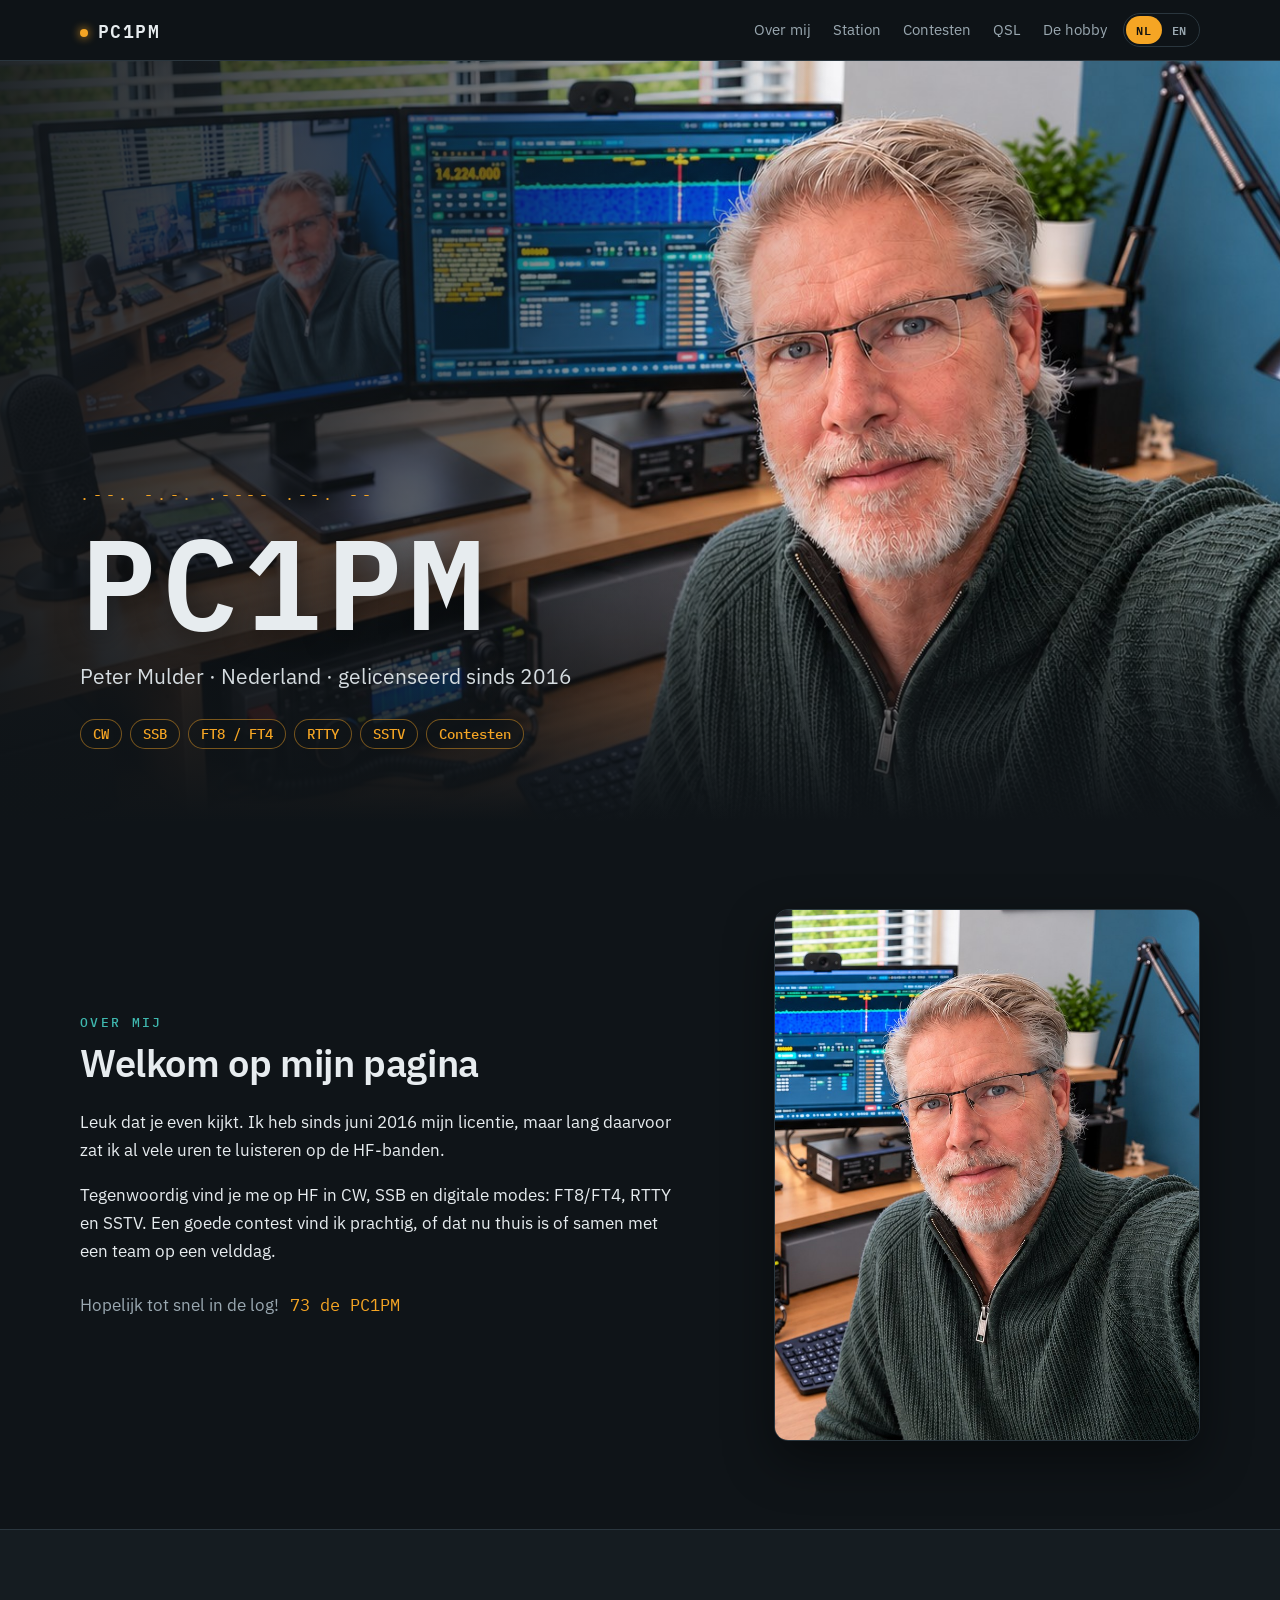
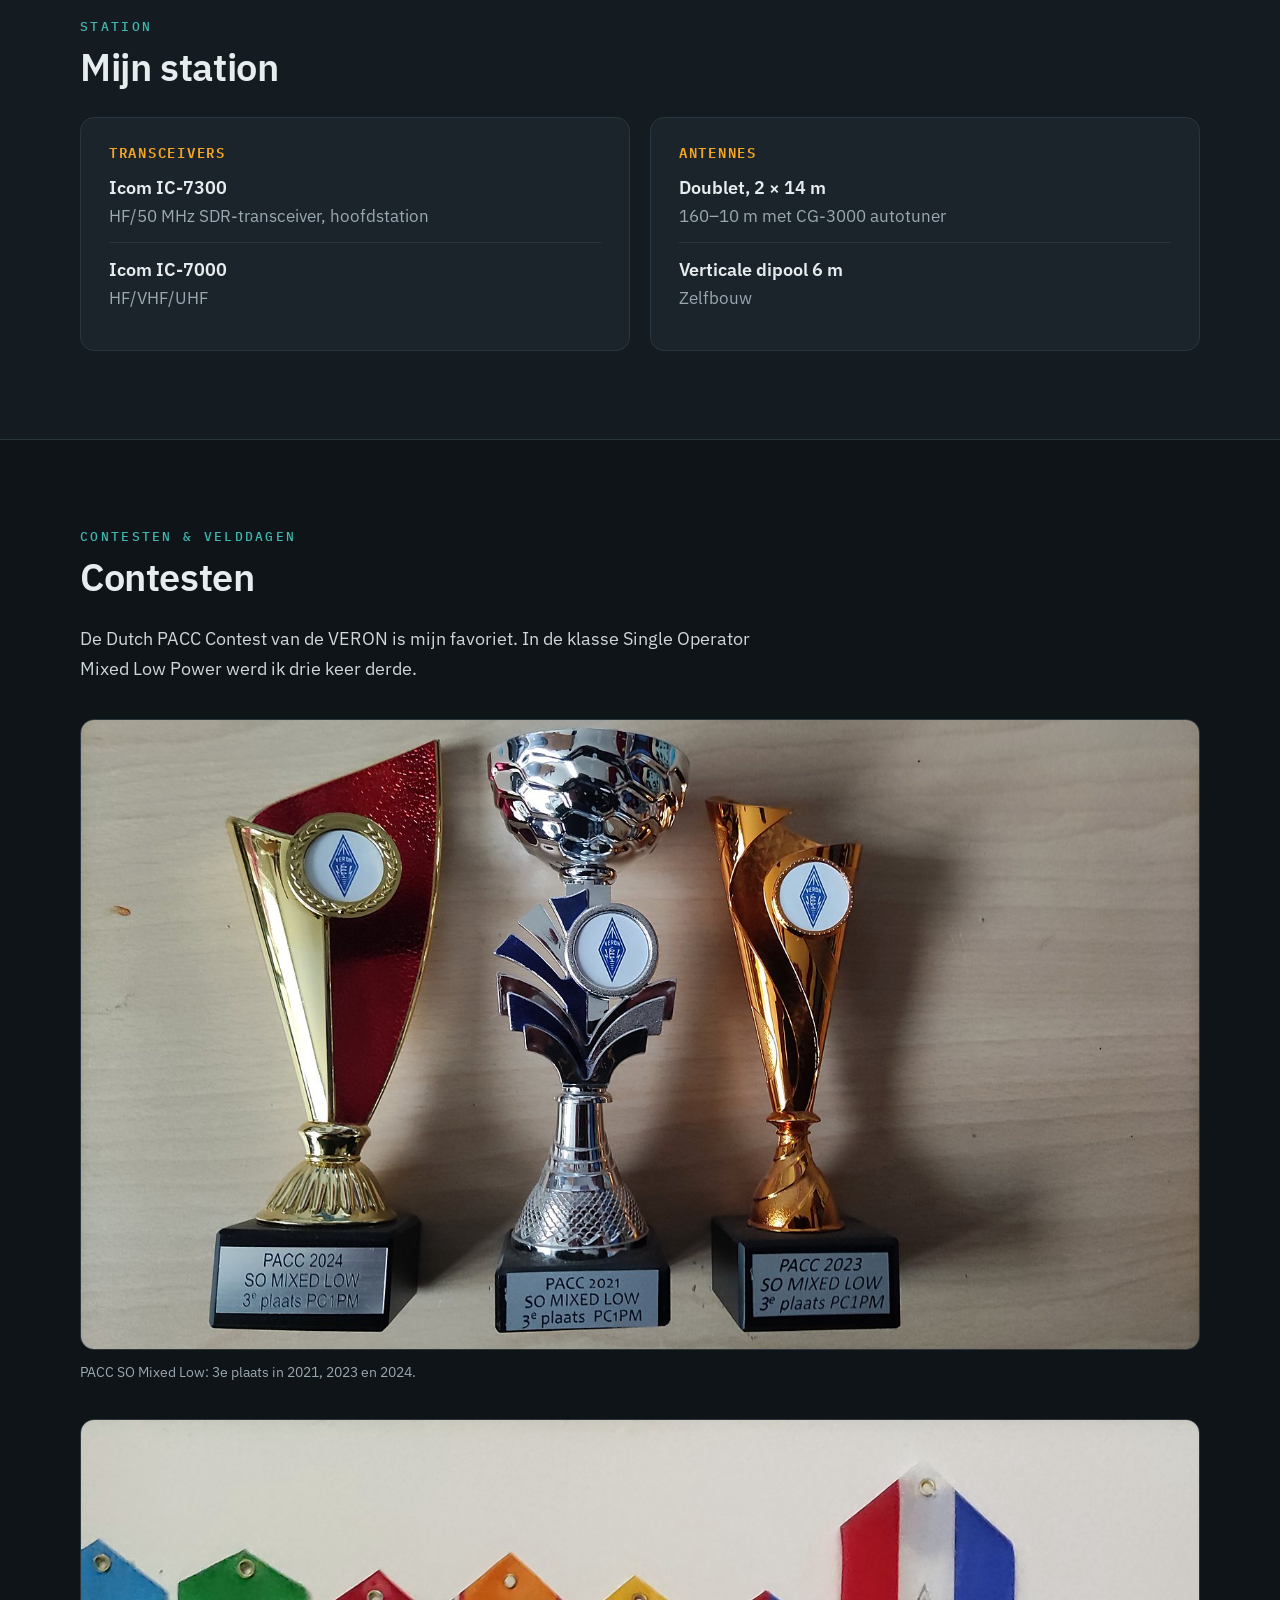
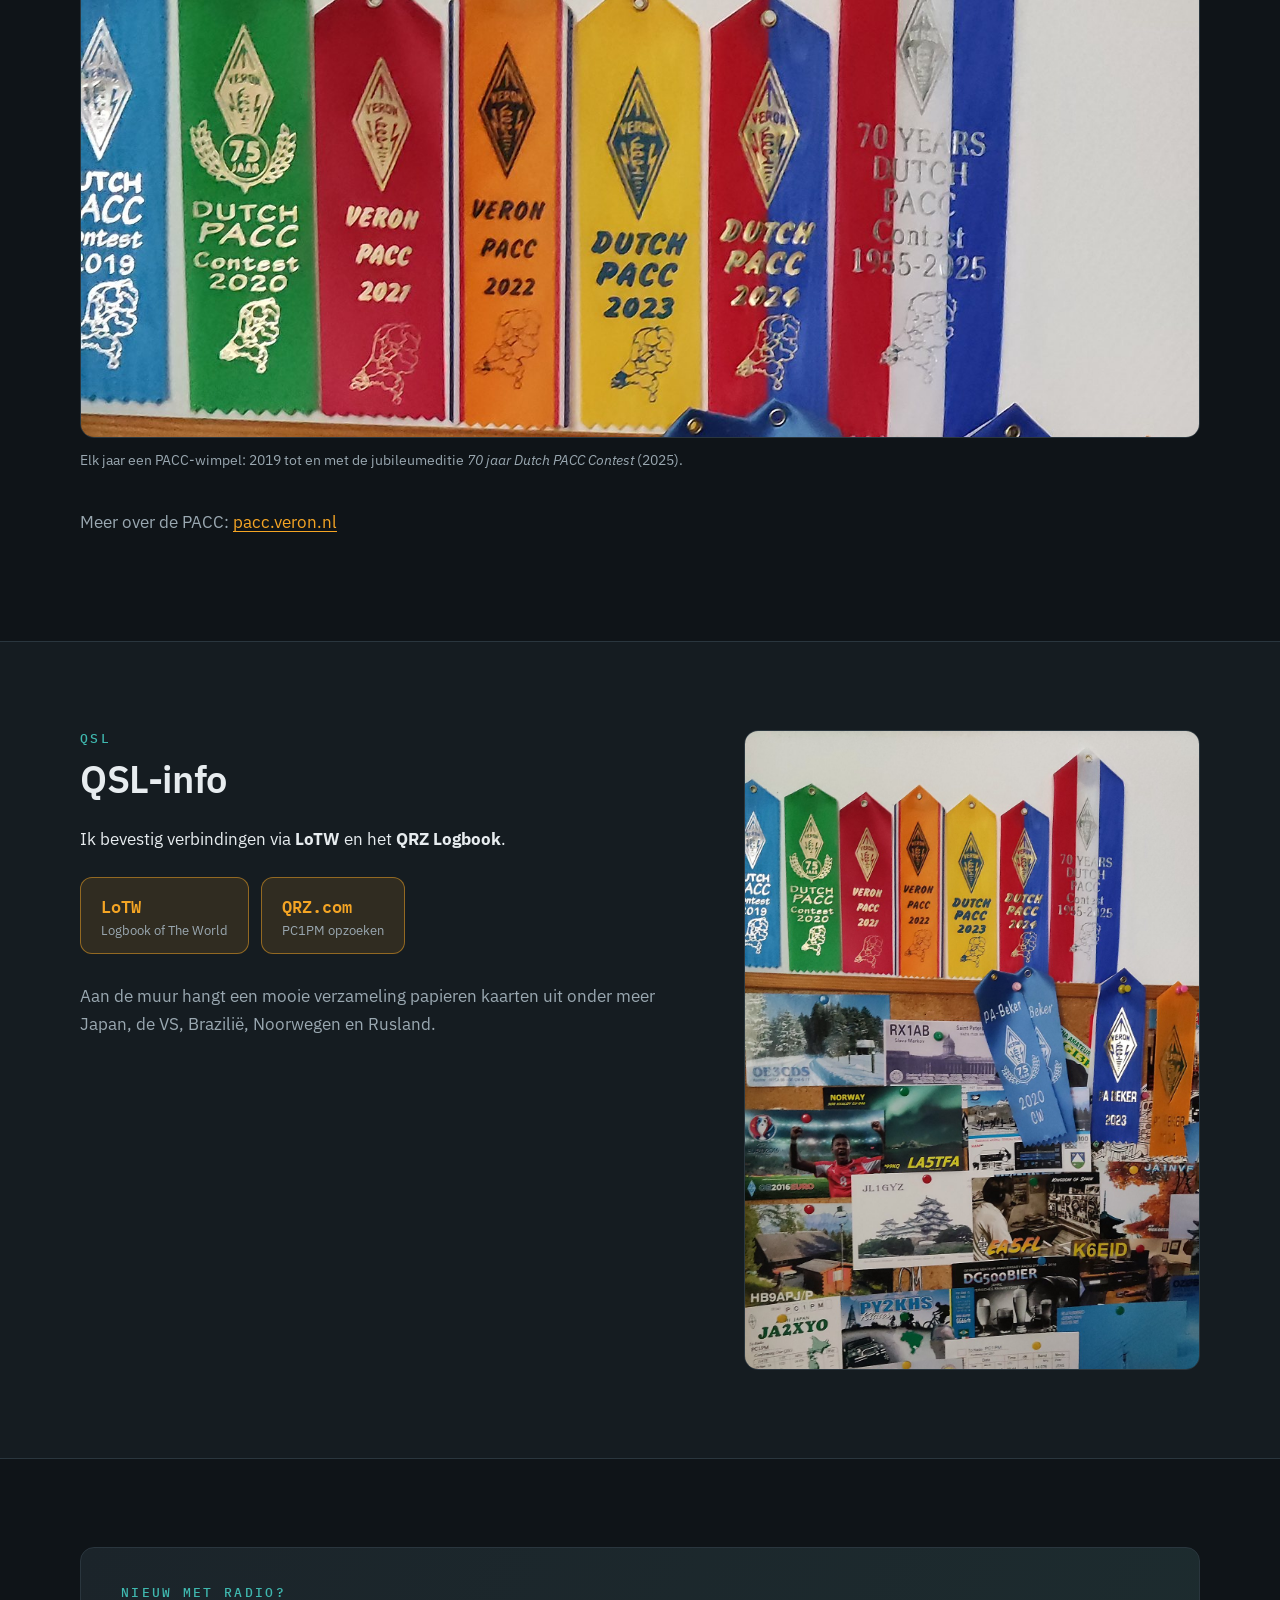
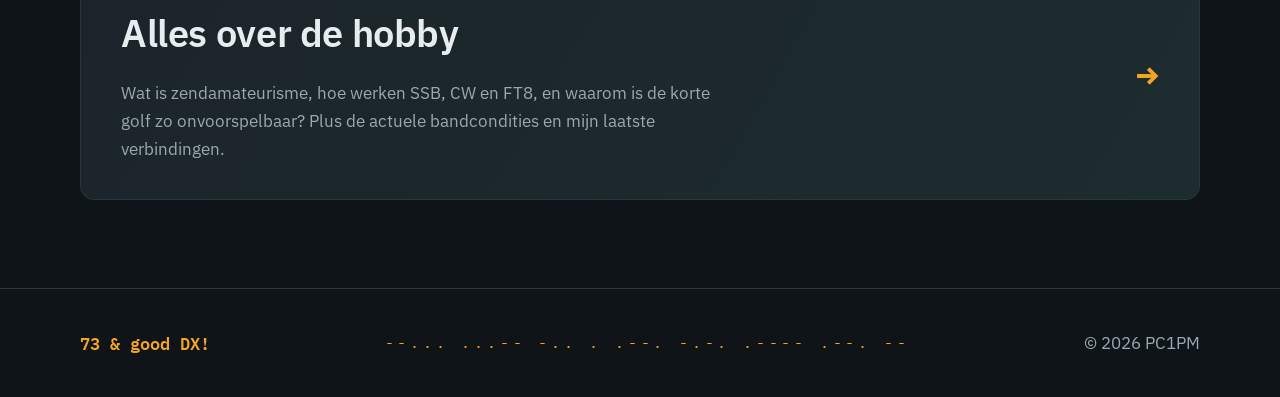
==== index.html @ 9e623120 "Eerste versie website pc1pm.nl Tweetalige statische site (NL/EN) voor zendamateur-call PC1PM: homepa" ====
<!doctype html>
<html lang="nl">
<head>
  <meta charset="utf-8">
  <meta name="viewport" content="width=device-width, initial-scale=1">
  <title>PC1PM – Peter Mulder, zendamateur uit Nederland</title>
  <meta name="description" content="PC1PM – Peter, gelicenseerd zendamateur sinds 2016. Actief op HF in CW, SSB en digitale modes, met een voorliefde voor contesten.">
  <link rel="alternate" hreflang="nl" href="https://pc1pm.nl/">
  <link rel="alternate" hreflang="en" href="https://pc1pm.nl/en/">
  <link rel="alternate" hreflang="x-default" href="https://pc1pm.nl/">
  <meta property="og:title" content="PC1PM – zendamateur uit Nederland">
  <meta property="og:description" content="CW, SSB, FT8/FT4, RTTY, SSTV en contesten. QSL via LoTW en het QRZ Logbook.">
  <meta property="og:image" content="https://pc1pm.nl/img/web/og-pc1pm.jpg">
  <meta property="og:url" content="https://pc1pm.nl/">
  <meta property="og:type" content="website">
  <meta property="og:locale" content="nl_NL">
  <link rel="icon" href="favicon.svg" type="image/svg+xml">
  <link rel="preconnect" href="https://fonts.googleapis.com">
  <link rel="preconnect" href="https://fonts.gstatic.com" crossorigin>
  <link href="https://fonts.googleapis.com/css2?family=IBM+Plex+Mono:wght@500;600&family=IBM+Plex+Sans:wght@400;500;600&display=swap" rel="stylesheet">
  <link rel="stylesheet" href="css/style.css">
</head>
<body>

<header class="topbar">
  <div class="wrap topbar__inner">
    <a class="brand" href="index.html">PC1PM</a>
    <nav class="nav" aria-label="Hoofdmenu">
      <a href="#over">Over mij</a>
      <a href="#station">Station</a>
      <a href="#contesten">Contesten</a>
      <a href="#qsl">QSL</a>
      <a href="hobby.html">De hobby</a>
    </nav>
    <div class="lang-switch" aria-label="Taal">
      <a href="index.html" aria-current="true" lang="nl">NL</a>
      <a href="en/index.html" hreflang="en" lang="en">EN</a>
    </div>
  </div>
</header>

<main id="top">

  <!-- HERO -->
  <section class="hero">
    <img class="hero__img" src="img/web/peter-shack-hero.jpg" alt="Peter, PC1PM, achter zijn station met de Icom IC-7300 en twee schermen met SDR-software" width="1448" height="815">
    <div class="hero__shade"></div>
    <div class="wrap hero__content">
      <p class="morse" aria-hidden="true">.--. -.-. .---- .--. --</p>
      <h1 class="hero__call">PC1PM</h1>
      <p class="hero__sub">Peter Mulder · Nederland · gelicenseerd sinds 2016</p>
      <ul class="tags" aria-label="Modes">
        <li>CW</li><li>SSB</li><li>FT8 / FT4</li><li>RTTY</li><li>SSTV</li><li>Contesten</li>
      </ul>
    </div>
  </section>


  <!-- OVER MIJ -->
  <section id="over" class="section wrap split">
    <div>
      <p class="kicker">Over mij</p>
      <h2>Welkom op mijn pagina</h2>
      <p>Leuk dat je even kijkt. Ik heb sinds juni 2016 mijn licentie, maar lang daarvoor zat ik al vele uren te luisteren op de HF-banden.</p>
      <p>Tegenwoordig vind je me op HF in CW, SSB en digitale modes: FT8/FT4, RTTY en SSTV. Een goede contest vind ik prachtig, of dat nu thuis is of samen met een team op een velddag.</p>
      <p class="sign">Hopelijk tot snel in de log! <span class="mono">73 de PC1PM</span></p>
    </div>
    <figure class="portrait">
      <img src="img/web/peter-portret.jpg" alt="Portret van Peter, PC1PM, in zijn shack" width="808" height="1010" loading="lazy">
    </figure>
  </section>

  <!-- STATION -->
  <section id="station" class="section section--alt">
    <div class="wrap">
      <p class="kicker">Station</p>
      <h2>Mijn station</h2>
      <div class="cards">
        <article class="card">
          <h3>Transceivers</h3>
          <ul class="list">
            <li><strong>Icom IC-7300</strong><span>HF/50 MHz SDR-transceiver, hoofdstation</span></li>
            <li><strong>Icom IC-7000</strong><span>HF/VHF/UHF</span></li>
          </ul>
        </article>
        <article class="card">
          <h3>Antennes</h3>
          <ul class="list">
            <li><strong>Doublet, 2 × 14 m</strong><span>160–10 m met CG-3000 autotuner</span></li>
            <li><strong>Verticale dipool 6 m</strong><span>Zelfbouw</span></li>
          </ul>
        </article>
      </div>
    </div>
  </section>

  <!-- CONTESTEN -->
  <section id="contesten" class="section wrap">
    <p class="kicker">Contesten &amp; velddagen</p>
    <h2>Contesten</h2>
    <p class="lead">De Dutch PACC Contest van de VERON is mijn favoriet. In de klasse Single Operator Mixed Low Power werd ik drie keer derde.</p>

    <figure class="wide">
      <img src="img/web/pacc-bekers.jpg" alt="Drie bekers: PACC 2024, 2021 en 2023, SO Mixed Low, 3e plaats PC1PM" width="1600" height="899" loading="lazy">
      <figcaption>PACC SO Mixed Low: 3e plaats in 2021, 2023 en 2024.</figcaption>
    </figure>

    <figure class="wide">
      <img src="img/web/pacc-wimpels.jpg" alt="Rij PACC-wimpels van 2019 tot en met 70 jaar Dutch PACC Contest 1955–2025" width="1600" height="883" loading="lazy">
      <figcaption>Elk jaar een PACC-wimpel: 2019 tot en met de jubileumeditie <em>70 jaar Dutch PACC Contest</em> (2025).</figcaption>
    </figure>
    <p class="more">Meer over de PACC: <a href="https://pacc.veron.nl" rel="noopener">pacc.veron.nl</a></p>
  </section>

  <!-- QSL -->
  <section id="qsl" class="section section--alt">
    <div class="wrap split split--qsl">
      <div>
        <p class="kicker">QSL</p>
        <h2>QSL-info</h2>
        <p>Ik bevestig verbindingen via <strong>LoTW</strong> en het <strong>QRZ Logbook</strong>.</p>
        <div class="qsl-buttons">
          <a class="btn" href="https://lotw.arrl.org" rel="noopener">LoTW <span>Logbook of The World</span></a>
          <a class="btn" href="https://www.qrz.com/db/PC1PM" rel="noopener">QRZ.com <span>PC1PM opzoeken</span></a>
        </div>
        <p class="muted">Aan de muur hangt een mooie verzameling papieren kaarten uit onder meer Japan, de VS, Brazilië, Noorwegen en Rusland.</p>
      </div>
      <figure class="qsl-wall">
        <img src="img/web/qsl-wand.jpg" alt="Prikbord met PACC-wimpels, PA-Beker-wimpels en QSL-kaarten uit de hele wereld" width="1200" height="2135" loading="lazy">
      </figure>
    </div>
  </section>

  <!-- TEASER HOBBY -->
  <section class="section wrap">
    <a class="teaser" href="hobby.html">
      <div>
        <p class="kicker">Nieuw met radio?</p>
        <h2>Alles over de hobby</h2>
        <p>Wat is zendamateurisme, hoe werken SSB, CW en FT8, en waarom is de korte golf zo onvoorspelbaar? Plus de actuele bandcondities en mijn laatste verbindingen.</p>
      </div>
      <span class="teaser__arrow" aria-hidden="true">→</span>
    </a>
  </section>

</main>

<footer class="footer">
  <div class="wrap footer__inner">
    <p class="mono">73 &amp; good DX!</p>
    <p class="morse" aria-hidden="true">--... ...-- -.. . .--. -.-. .---- .--. --</p>
    <p class="muted">© 2026 PC1PM</p>
  </div>
</footer>

</body>
</html>
---- css/style.css ----
/* PC1PM – stijl. Donker "shack"-thema met een amberkleurig accent, als het display van een transceiver. */

:root {
  --bg: #0f1418;
  --bg-alt: #151c21;
  --surface: #1b242a;
  --line: #2a363e;
  --text: #e7ecef;
  --muted: #9aa8b1;
  --accent: #f5a524;       /* amber, als een frequentie-display */
  --accent-soft: rgba(245, 165, 36, .12);
  --teal: #3fb8af;         /* de muur van de shack */
  --radius: 14px;
  --wrap: 1120px;
  --mono: "IBM Plex Mono", ui-monospace, Consolas, monospace;
  --sans: "IBM Plex Sans", system-ui, -apple-system, "Segoe UI", sans-serif;
}

*, *::before, *::after { box-sizing: border-box; }

html { scroll-behavior: smooth; scroll-padding-top: 72px; }

body {
  margin: 0;
  background: var(--bg);
  color: var(--text);
  font: 400 17px/1.65 var(--sans);
  -webkit-font-smoothing: antialiased;
}

img { max-width: 100%; height: auto; display: block; }
a { color: var(--accent); text-underline-offset: 3px; }
a:hover { color: #ffc35c; }

h1, h2, h3 { line-height: 1.15; margin: 0 0 .6em; }
h2 { font-size: clamp(1.7rem, 3.2vw, 2.4rem); font-weight: 600; letter-spacing: -.01em; }
h3 { font-size: 1.1rem; font-weight: 600; }
p { margin: 0 0 1em; }

.wrap { width: min(100% - 32px, var(--wrap)); margin-inline: auto; }
.mono { font-family: var(--mono); }
.muted { color: var(--muted); }

/* ---------- topbar ---------- */
.topbar {
  position: sticky; top: 0; z-index: 10;
  background: rgba(15, 20, 24, .82);
  backdrop-filter: blur(10px);
  border-bottom: 1px solid var(--line);
}
.topbar__inner { display: flex; align-items: center; justify-content: space-between; height: 60px; gap: 16px; }
.brand {
  font: 600 1.15rem var(--mono); letter-spacing: .08em;
  color: var(--text); text-decoration: none;
}
.brand::before { content: ""; display: inline-block; width: 8px; height: 8px; border-radius: 50%; background: var(--accent); margin-right: 10px; box-shadow: 0 0 10px var(--accent); vertical-align: middle; }
.nav { display: flex; gap: 22px; overflow-x: auto; scrollbar-width: none; }
.nav a { color: var(--muted); text-decoration: none; font-size: .95rem; white-space: nowrap; }
.nav a:hover, .nav a[aria-current="page"] { color: var(--text); }
.nav { margin-left: auto; }

.lang-switch { display: flex; border: 1px solid var(--line); border-radius: 999px; padding: 2px; flex: none; }
.lang-switch a {
  font: 600 .78rem var(--mono); letter-spacing: .06em;
  padding: 4px 10px; border-radius: 999px;
  color: var(--muted); text-decoration: none;
}
.lang-switch a:hover { color: var(--text); }
.lang-switch a[aria-current] { background: var(--accent); color: #111; }

/* ---------- teaser naar hobbypagina ---------- */
.teaser {
  display: flex; align-items: center; justify-content: space-between; gap: 32px;
  padding: 36px 40px; border-radius: var(--radius);
  background: linear-gradient(120deg, var(--surface), #1d2c2f);
  border: 1px solid var(--line); color: var(--text); text-decoration: none;
  transition: border-color .2s;
}
.teaser:hover { border-color: rgba(245,165,36,.6); color: var(--text); }
.teaser p:last-child { margin: 0; color: var(--muted); max-width: 62ch; }
.teaser__arrow { font: 600 2.4rem var(--mono); color: var(--accent); flex: none; }

/* ---------- hobbypagina ---------- */
.page-head { padding: 72px 0 24px; }
.page-head h1 { font-size: clamp(2.2rem, 5vw, 3.4rem); font-weight: 600; letter-spacing: -.015em; }
.page-head .lead { margin-bottom: 0; }

.toc { display: flex; flex-wrap: wrap; gap: 8px; list-style: none; padding: 0; margin: 28px 0 0; counter-reset: toc; }
.toc a {
  display: inline-block; padding: 7px 14px; border-radius: 999px;
  background: var(--surface); border: 1px solid var(--line);
  color: var(--text); text-decoration: none; font-size: .92rem;
}
.toc a::before { counter-increment: toc; content: counter(toc, decimal-leading-zero) " "; font-family: var(--mono); color: var(--accent); }
.toc a:hover { border-color: var(--accent); }

.prose { max-width: 68ch; }
.prose p { color: #cfd7dc; }

.modes { display: grid; grid-template-columns: repeat(3, 1fr); gap: 20px; margin-top: 28px; }
.mode-card { background: var(--surface); border: 1px solid var(--line); border-radius: var(--radius); padding: 24px 26px; }
.mode-card__tag { font: 600 1.5rem var(--mono); color: var(--accent); margin: 0 0 2px; }
.mode-card__name { color: var(--teal); font-size: .85rem; margin: 0 0 12px; }
.mode-card p { color: #cfd7dc; font-size: .97rem; }
.mode-card p:last-child { margin: 0; }
.mode-card .morse { margin: 10px 0 0; font-size: .9rem; letter-spacing: .18em; }

.table-scroll { overflow-x: auto; margin-top: 28px; border: 1px solid var(--line); border-radius: var(--radius); }
.band-table { width: 100%; border-collapse: collapse; min-width: 560px; background: var(--surface); }
.band-table th, .band-table td { text-align: left; padding: 12px 18px; border-top: 1px solid var(--line); vertical-align: top; }
.band-table thead th { border-top: 0; font: 600 .78rem var(--mono); letter-spacing: .12em; text-transform: uppercase; color: var(--muted); background: var(--bg-alt); }
.band-table td:first-child { font: 600 1.05rem var(--mono); color: var(--accent); white-space: nowrap; }
.band-table td:nth-child(2) { font-family: var(--mono); white-space: nowrap; color: var(--text); }
.band-table td:last-child { color: #cfd7dc; }

.diagram { margin: 32px 0; background: var(--surface); border: 1px solid var(--line); border-radius: var(--radius); padding: 20px; }
.diagram svg { width: 100%; height: auto; display: block; }
.diagram text { paint-order: stroke; stroke: var(--surface); stroke-width: 6px; stroke-linejoin: round; }
.diagram figcaption { margin-top: 12px; }

.facts { display: grid; grid-template-columns: repeat(2, 1fr); gap: 16px 40px; margin-top: 8px; }
.facts h3 { color: var(--text); margin-bottom: .3em; }
.facts p { color: #cfd7dc; margin: 0; }

.callout { border-left: 3px solid var(--accent); padding: 4px 0 4px 20px; margin: 28px 0; font-size: 1.1rem; color: var(--text); max-width: 62ch; }

.log-embed { margin-top: 28px; border-radius: var(--radius); overflow: hidden; border: 1px solid var(--line); background: #fff; }
.log-embed iframe { display: block; width: 100%; height: 490px; border: 0; }
.log-actions { margin-top: 16px; }

/* ---------- hero ---------- */
.hero { position: relative; min-height: min(88vh, 760px); display: flex; align-items: flex-end; overflow: hidden; }
.hero__img { position: absolute; inset: 0; width: 100%; height: 100%; object-fit: cover; object-position: 60% 35%; }
.hero__shade {
  position: absolute; inset: 0;
  background:
    linear-gradient(90deg, rgba(15,20,24,.92) 0%, rgba(15,20,24,.6) 38%, rgba(15,20,24,0) 65%),
    linear-gradient(0deg, var(--bg) 0%, rgba(15,20,24,0) 35%);
}
.hero__content { position: relative; padding: 0 0 72px; }
.hero__call {
  font: 600 clamp(3.6rem, 11vw, 8rem)/0.95 var(--mono);
  letter-spacing: .04em; margin: 0 0 .15em;
  text-shadow: 0 4px 30px rgba(0,0,0,.5);
}
.hero__sub { font-size: clamp(1.05rem, 2vw, 1.3rem); color: #d6dde1; margin-bottom: 1.2em; }
.morse { font-family: var(--mono); color: var(--accent); letter-spacing: .25em; font-size: .95rem; margin: 0 0 .8em; }

.tags { list-style: none; padding: 0; margin: 0; display: flex; flex-wrap: wrap; gap: 8px; }
.tags li {
  font: 500 .85rem var(--mono);
  padding: 5px 12px; border-radius: 999px;
  background: rgba(15,20,24,.6); border: 1px solid rgba(245,165,36,.45); color: var(--accent);
}

/* ---------- stats ---------- */
.stats { display: grid; grid-template-columns: repeat(4, 1fr); gap: 1px; background: var(--line); border: 1px solid var(--line); border-radius: var(--radius); overflow: hidden; margin-top: 8px; }
.stat { background: var(--surface); padding: 22px 20px; display: flex; flex-direction: column; gap: 2px; }
.stat__num { font: 600 2.1rem/1.1 var(--mono); color: var(--accent); }
.stat__label { color: var(--muted); font-size: .9rem; }
.footnote { color: var(--muted); font-size: .8rem; margin-top: 10px; }

/* ---------- sections ---------- */
.section { padding: 88px 0; }
.section.wrap { padding-inline: 0; }
.section--alt { background: var(--bg-alt); border-block: 1px solid var(--line); }
.kicker { font: 500 .8rem var(--mono); letter-spacing: .18em; text-transform: uppercase; color: var(--teal); margin-bottom: .8em; }
.lead { font-size: 1.15rem; color: #cfd7dc; max-width: 62ch; }

.split { display: grid; grid-template-columns: 1.2fr .8fr; gap: 56px; align-items: center; }
.split p { max-width: 60ch; }
.sign { margin-top: 1.5em; color: var(--muted); }
.sign .mono { color: var(--accent); margin-left: .4em; }

.portrait img { border-radius: var(--radius); border: 1px solid var(--line); box-shadow: 0 20px 50px rgba(0,0,0,.45); }
.portrait { margin: 0; }

/* ---------- station ---------- */
.cards { display: grid; grid-template-columns: repeat(2, 1fr); gap: 20px; margin-top: 28px; }
.card { background: var(--surface); border: 1px solid var(--line); border-radius: var(--radius); padding: 26px 28px; }
.card h3 { font-family: var(--mono); color: var(--accent); font-size: .9rem; letter-spacing: .12em; text-transform: uppercase; }
.list { list-style: none; padding: 0; margin: 0; }
.list li { display: flex; flex-direction: column; padding: 12px 0; border-top: 1px solid var(--line); }
.list li:first-child { border-top: 0; padding-top: 4px; }
.list strong { font-weight: 600; font-size: 1.1rem; }
.list span { color: var(--muted); }

/* ---------- contesten ---------- */
.wide { margin: 36px 0; }
.wide img { border-radius: var(--radius); border: 1px solid var(--line); width: 100%; }
figcaption { color: var(--muted); font-size: .9rem; margin-top: 10px; }

.timeline { list-style: none; padding: 0; margin: 40px 0; border-left: 2px solid var(--line); }
.timeline li { display: grid; grid-template-columns: 90px 1fr; gap: 16px; padding: 0 0 26px 24px; position: relative; }
.timeline li::before { content: ""; position: absolute; left: -7px; top: 8px; width: 12px; height: 12px; border-radius: 50%; background: var(--bg); border: 2px solid var(--accent); }
.timeline .when { font: 600 1rem var(--mono); color: var(--accent); padding-top: 1px; }
.timeline strong { display: block; font-size: 1.05rem; margin-bottom: 4px; }
.timeline p { color: var(--muted); margin: 0; max-width: 70ch; }
.more { color: var(--muted); }

/* ---------- QSL ---------- */
.split--qsl { grid-template-columns: 1fr .75fr; align-items: start; }
.qsl-buttons { display: flex; flex-wrap: wrap; gap: 12px; margin: 24px 0 28px; }
.btn {
  display: inline-flex; flex-direction: column; gap: 2px;
  padding: 14px 20px; border-radius: 12px;
  background: var(--accent-soft); border: 1px solid rgba(245,165,36,.5);
  color: var(--accent); text-decoration: none; font: 600 1.05rem var(--mono);
}
.btn span { font: 400 .82rem var(--sans); color: var(--muted); }
.btn:hover { background: rgba(245,165,36,.2); }
.qsl-wall { margin: 0; }
.qsl-wall img { border-radius: var(--radius); border: 1px solid var(--line); max-height: 640px; width: 100%; object-fit: cover; object-position: top; }

/* ---------- live ---------- */
.live { display: grid; grid-template-columns: repeat(2, 1fr); gap: 20px; margin-top: 28px; }
.live__item { margin: 0; background: var(--surface); border: 1px solid var(--line); border-radius: var(--radius); padding: 20px; }
.live__item figcaption { margin: 0 0 14px; color: var(--text); font-weight: 500; }
.live__item img { margin-inline: auto; border-radius: 8px; background: #fff; }

/* ---------- footer ---------- */
.footer { border-top: 1px solid var(--line); padding: 40px 0; }
.footer__inner { display: flex; flex-wrap: wrap; justify-content: space-between; align-items: center; gap: 12px; }
.footer p { margin: 0; }
.footer .mono { color: var(--accent); font-weight: 600; }

/* ---------- responsive ---------- */
@media (max-width: 860px) {
  .stats { grid-template-columns: repeat(2, 1fr); }
  .split, .split--qsl, .cards, .live { grid-template-columns: 1fr; gap: 32px; }
  .portrait { max-width: 420px; }
  .section { padding: 64px 0; }
  .hero { min-height: 0; display: block; }
  .hero__img { position: relative; height: auto; aspect-ratio: 4 / 3.4; object-position: 74% 30%; }
  .hero__shade { inset: auto 0 auto 0; top: 0; height: calc(100vw * 3.4 / 4); background: linear-gradient(0deg, var(--bg) 0%, rgba(15,20,24,0) 30%); }
  .hero__content { margin-top: -48px; padding-bottom: 40px; }
  .timeline li { grid-template-columns: 1fr; gap: 2px; }
  .modes, .facts { grid-template-columns: 1fr; }
  .teaser { padding: 28px 24px; }
  .teaser__arrow { display: none; }
}
@media (min-width: 861px) and (max-width: 1000px) {
  .modes { grid-template-columns: repeat(2, 1fr); }
}
@media (max-width: 640px) {
  .topbar__inner { flex-wrap: wrap; height: auto; padding: 10px 0 8px; row-gap: 6px; }
  .nav { order: 3; width: 100%; margin-left: 0; gap: 18px; }
  .nav a { font-size: .88rem; }
  .lang-switch { margin-left: auto; }
  html { scroll-padding-top: 96px; }
  .diagram { padding: 12px; }
  .diagram text { font-size: 21px; }
}
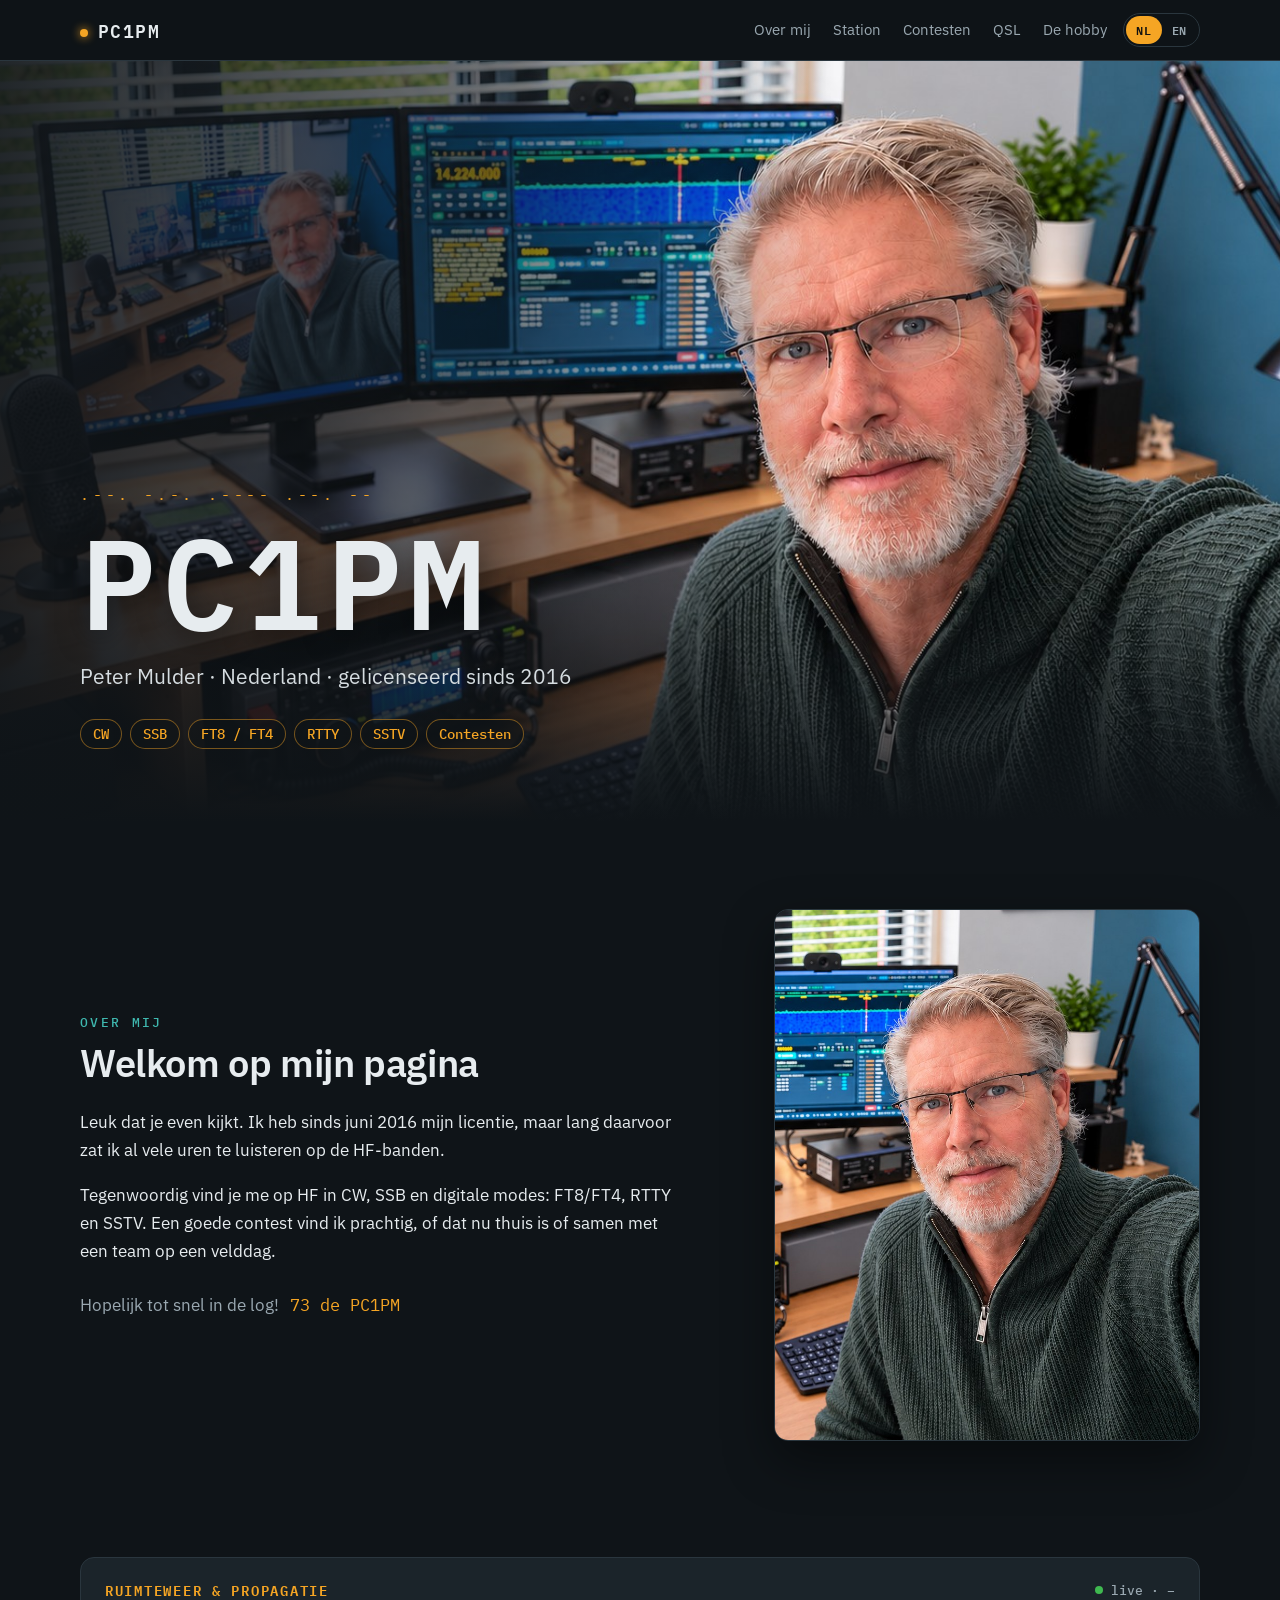
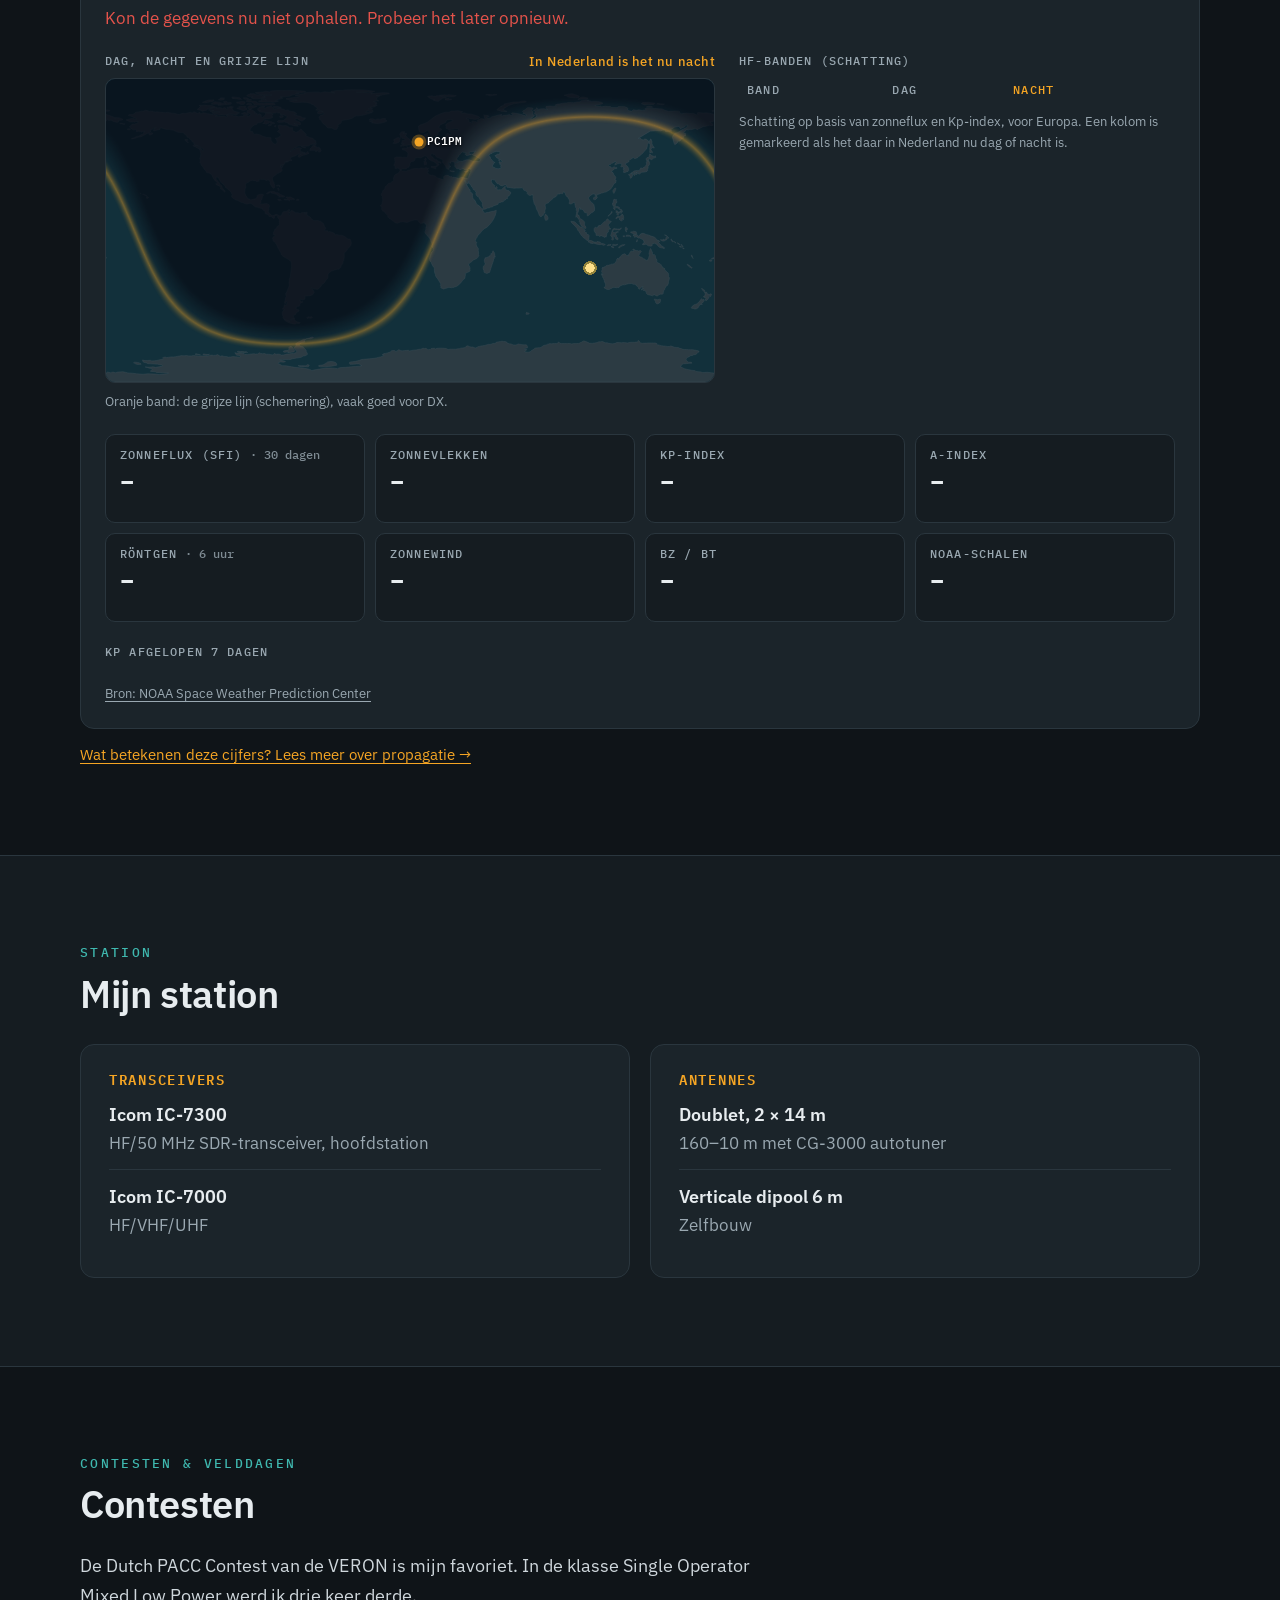
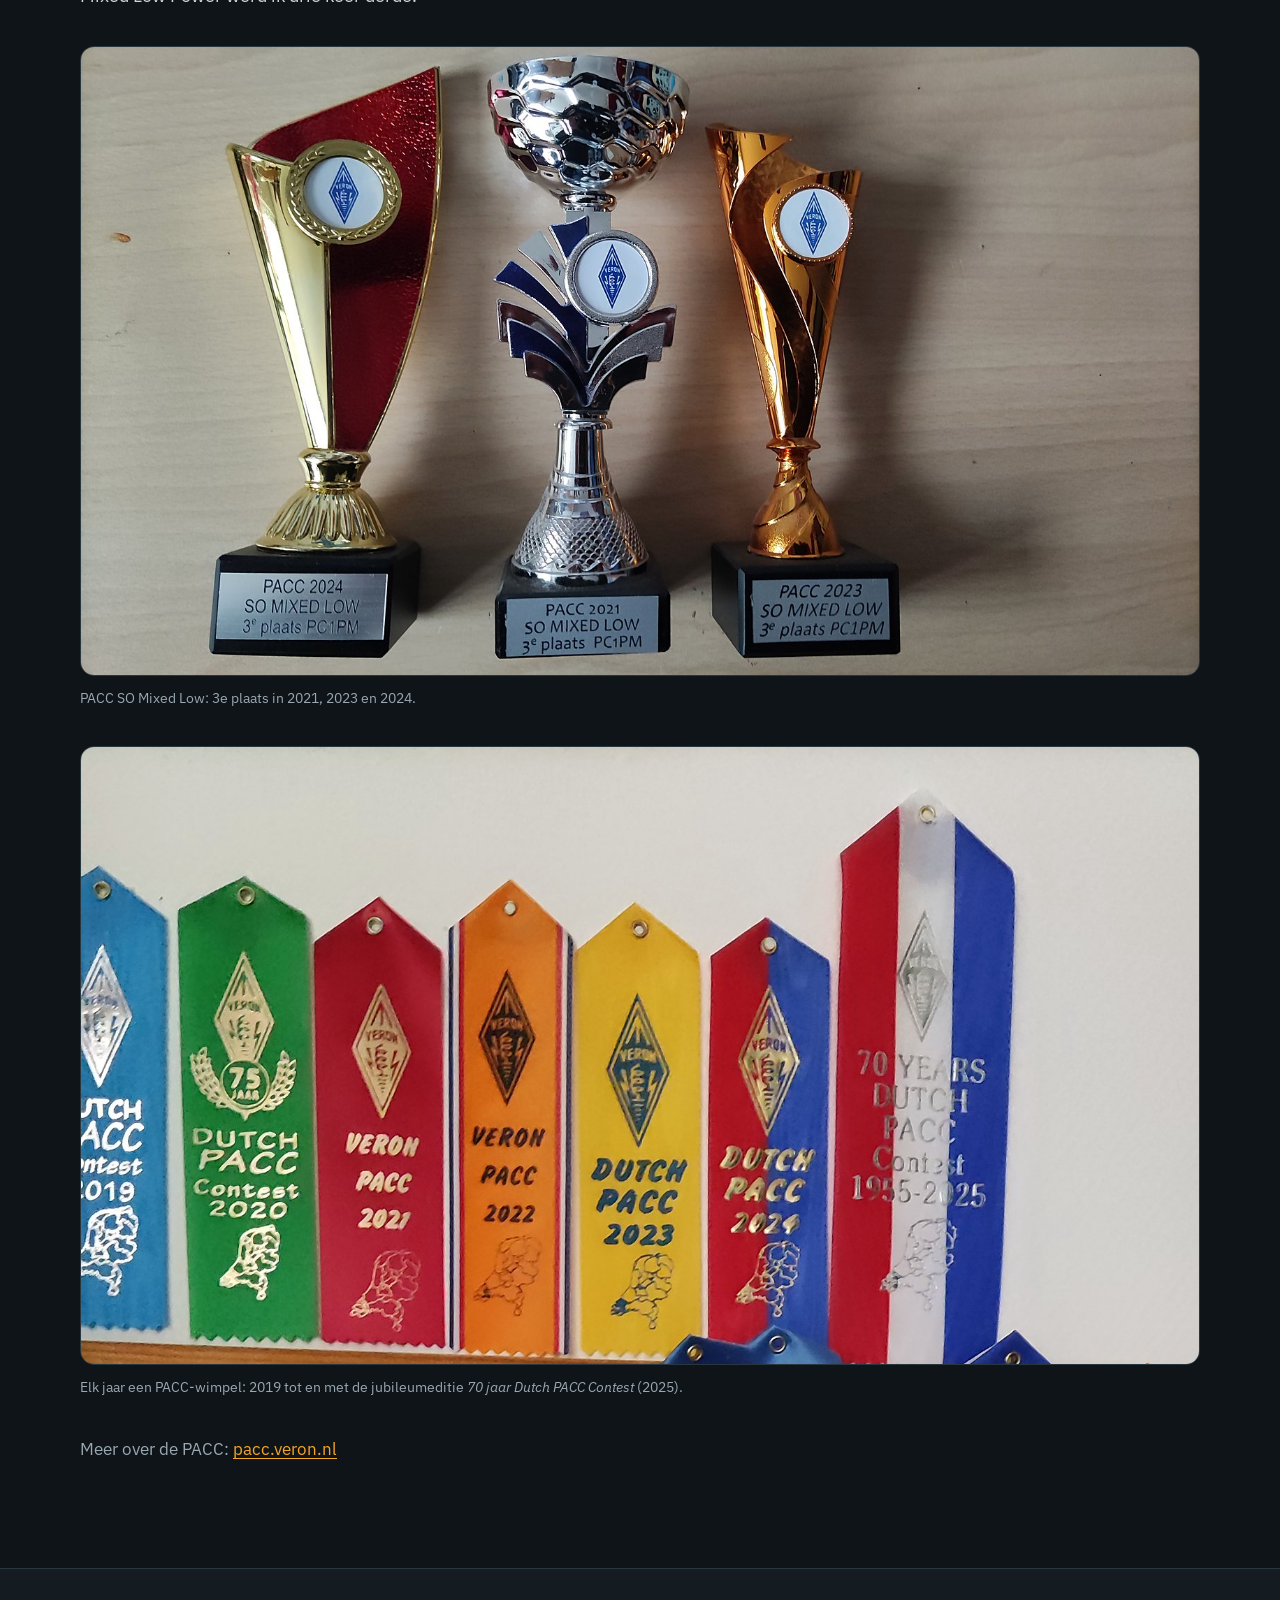
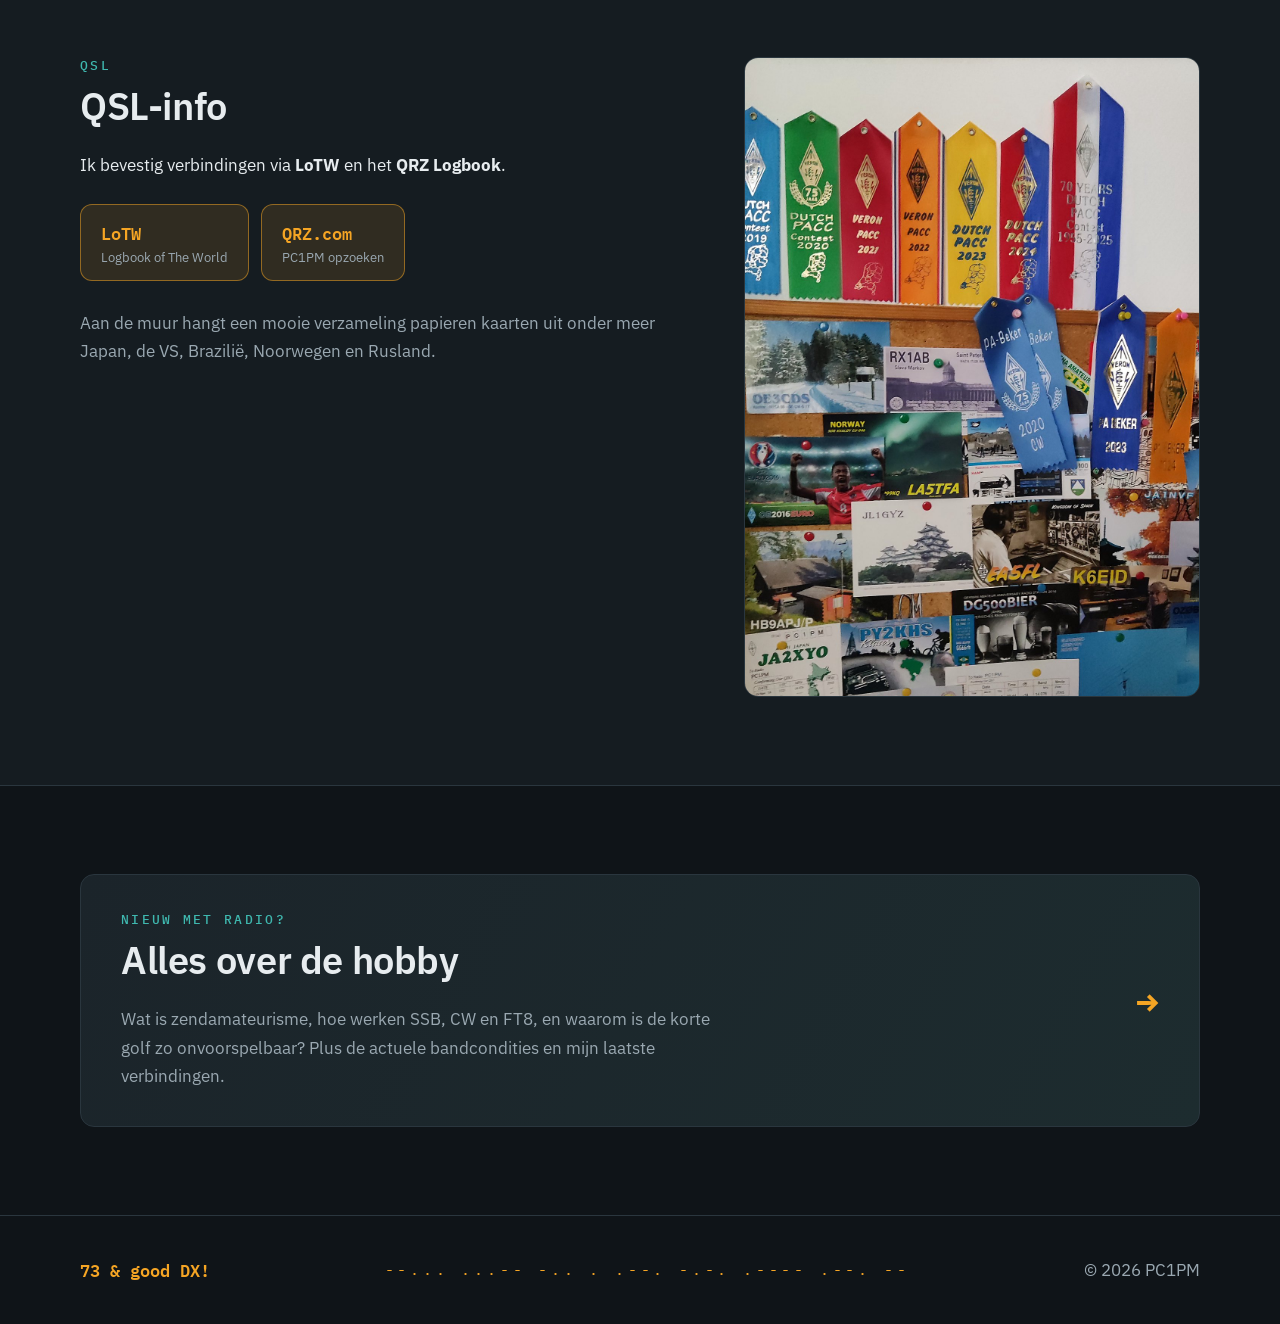
==== commit 809b1828: "Live ruimteweer-widget op homepage en hobbypagina Eigen widget met live NOAA SWPC-data (SFI, zonnevl" ====
--- a/index.html
+++ b/index.html
@@ -68,6 +68,14 @@
     <figure class="portrait">
       <img src="img/web/peter-portret.jpg" alt="Portret van Peter, PC1PM, in zijn shack" width="808" height="1010" loading="lazy">
     </figure>
+  </section>
+
+  <!-- RUIMTEWEER -->
+  <section id="ruimteweer" class="section section--flush-top wrap" aria-label="Ruimteweer en propagatie">
+    <div class="sw" data-sw data-map="img/web/world-land.svg">
+      <p class="muted">Live ruimteweer van NOAA wordt geladen… (JavaScript nodig)</p>
+    </div>
+    <p class="sw-more"><a href="hobby.html#propagatie">Wat betekenen deze cijfers? Lees meer over propagatie →</a></p>
   </section>
 
   <!-- STATION -->
@@ -153,5 +161,6 @@
   </div>
 </footer>
 
+<script src="js/spaceweather.js" defer></script>
 </body>
 </html>
--- a/css/style.css
+++ b/css/style.css
@@ -213,6 +213,7 @@
 .qsl-wall img { border-radius: var(--radius); border: 1px solid var(--line); max-height: 640px; width: 100%; object-fit: cover; object-position: top; }
 
 /* ---------- live ---------- */
+.live--single { grid-template-columns: 1fr !important; }
 .live { display: grid; grid-template-columns: repeat(2, 1fr); gap: 20px; margin-top: 28px; }
 .live__item { margin: 0; background: var(--surface); border: 1px solid var(--line); border-radius: var(--radius); padding: 20px; }
 .live__item figcaption { margin: 0 0 14px; color: var(--text); font-weight: 500; }
@@ -251,3 +252,80 @@
   .diagram { padding: 12px; }
   .diagram text { font-size: 21px; }
 }
+
+/* ---------- ruimteweer-widget (js/spaceweather.js) ---------- */
+.sw { margin-top: 28px; background: var(--surface); border: 1px solid var(--line); border-radius: var(--radius); padding: 24px; }
+.sw-head { display: flex; justify-content: space-between; align-items: flex-start; gap: 16px; margin-bottom: 20px; }
+.sw-title { font-family: var(--mono); color: var(--accent); font-size: .9rem; letter-spacing: .12em; text-transform: uppercase; margin: 0 0 6px; }
+.sw-summary { margin: 0; font-size: 1.08rem; color: var(--text); max-width: 60ch; }
+.is-error .sw-summary { color: #e5534b; }
+.sw-live { margin: 0; font: 500 .8rem var(--mono); color: var(--muted); white-space: nowrap; display: flex; align-items: center; gap: 8px; }
+.sw-live__dot { width: 8px; height: 8px; border-radius: 50%; background: #3fb950; box-shadow: 0 0 0 0 rgba(63,185,80,.6); animation: sw-pulse 2s infinite; }
+@keyframes sw-pulse { 70% { box-shadow: 0 0 0 8px rgba(63,185,80,0); } 100% { box-shadow: 0 0 0 0 rgba(63,185,80,0); } }
+@media (prefers-reduced-motion: reduce) { .sw-live__dot { animation: none; } }
+
+.sw-grid { display: grid; grid-template-columns: 1.4fr 1fr; grid-template-areas: "map bands" "tiles tiles" "kp kp"; gap: 22px 24px; }
+.sw-map { grid-area: map; margin: 0; }
+.sw-tiles { grid-area: tiles; display: grid; grid-template-columns: repeat(4, 1fr); gap: 10px; align-content: start; }
+.sw-kp { grid-area: kp; }
+.sw-bands { grid-area: bands; }
+
+.sw-label { font: 500 .72rem var(--mono); letter-spacing: .1em; text-transform: uppercase; color: var(--muted); margin: 0 0 8px; }
+.sw-label span { letter-spacing: 0; text-transform: none; opacity: .8; }
+.sw-note { color: var(--muted); font-size: .8rem; margin: 8px 0 0; }
+
+.sw-map figcaption { display: flex; justify-content: space-between; gap: 12px; flex-wrap: wrap; margin: 0 0 8px; font: 500 .72rem var(--mono); letter-spacing: .1em; text-transform: uppercase; color: var(--muted); }
+.sw-map__here { color: var(--accent); letter-spacing: .04em; text-transform: none; font-family: var(--sans); font-size: .82rem; }
+.sw-map__frame { position: relative; aspect-ratio: 2 / 1; border-radius: 10px; overflow: hidden; background: #12303b; border: 1px solid var(--line); }
+.sw-map__frame img, .sw-map__frame canvas { position: absolute; inset: 0; width: 100%; height: 100%; display: block; }
+.sw-sun, .sw-home { position: absolute; transform: translate(-50%, -50%); pointer-events: auto; }
+.sw-sun { width: 16px; height: 16px; border-radius: 50%; background: radial-gradient(circle, #ffe08a 0 40%, rgba(255,200,60,.55) 41% 60%, rgba(255,200,60,0) 61%); }
+.sw-home { width: 9px; height: 9px; border-radius: 50%; background: var(--accent); box-shadow: 0 0 0 3px rgba(245,165,36,.3); }
+.sw-home span { position: absolute; left: 12px; top: -8px; font: 600 .68rem var(--mono); color: #fff; text-shadow: 0 1px 3px #000; white-space: nowrap; }
+
+.sw-tile { background: var(--bg-alt); border: 1px solid var(--line); border-radius: 10px; padding: 12px 14px 10px; min-width: 0; }
+.sw-tile .sw-label { margin-bottom: 4px; }
+.sw-value { font: 600 1.5rem/1.2 var(--mono); color: var(--text); margin: 0; white-space: nowrap; }
+.sw-value small { font-size: .7rem; color: var(--muted); font-weight: 500; }
+.sw-sub { margin: 2px 0 0; font-size: .8rem; color: var(--muted); min-height: 1.2em; }
+.sw-spark { display: block; width: 100%; height: 30px; margin-top: 6px; }
+.sw-spark__line { fill: none; stroke: var(--accent); stroke-width: 1.6; }
+.sw-spark__area { fill: rgba(245,165,36,.12); }
+.sw-spark__dot { fill: var(--accent); }
+
+.sw-kp--ok { fill: #3fb950; } .sw-kp--warn { fill: #f5a524; } .sw-kp--bad { fill: #e5534b; }
+.sw-kp--ok-text { color: #3fb950; } .sw-kp--warn-text { color: #f5a524; } .sw-kp--bad-text { color: #e5534b; }
+.sw-kpbars { width: 100%; height: 110px; display: block; }
+.sw-kpbars__grid { stroke: var(--line); stroke-width: 1; stroke-dasharray: 3 4; }
+.sw-kpbars__label { fill: var(--muted); font: 500 10px var(--mono); }
+
+.sw-xray--A, .sw-xray--B { color: #3fb950; } .sw-xray--C { color: var(--text); } .sw-xray--M { color: #f5a524; } .sw-xray--X { color: #e5534b; }
+.sw-scale { display: inline-block; font-size: 1rem; padding: 1px 6px; border-radius: 6px; background: rgba(63,185,80,.12); color: #3fb950; }
+.sw-scale.is-active { background: rgba(229,83,75,.15); color: #e5534b; }
+
+.sw-bands table { width: 100%; border-collapse: collapse; font-size: .92rem; }
+.sw-bands th, .sw-bands td { padding: 6px 8px; border-top: 1px solid var(--line); text-align: left; }
+.sw-bands thead th { border-top: 0; font: 500 .72rem var(--mono); letter-spacing: .1em; text-transform: uppercase; color: var(--muted); }
+.sw-bands td:first-child { font: 600 .92rem var(--mono); color: var(--text); width: 30%; }
+.sw-bands th.is-now { color: var(--accent); }
+.sw-bands td.is-now { background: rgba(245,165,36,.06); }
+.sw-pill { display: inline-block; min-width: 64px; text-align: center; padding: 2px 10px; border-radius: 999px; font-size: .8rem; font-weight: 600; }
+.sw-pill--good { background: rgba(63,185,80,.15); color: #3fb950; }
+.sw-pill--fair { background: rgba(245,165,36,.15); color: #f5a524; }
+.sw-pill--poor { background: rgba(229,83,75,.14); color: #e5534b; }
+
+.sw-source { margin: 16px 0 0; font-size: .8rem; }
+.section--flush-top { padding-top: 0; }
+.sw-more { margin: 14px 0 0; font-size: .92rem; }
+.sw-source a { color: var(--muted); }
+
+@media (max-width: 960px) {
+  .sw-grid { grid-template-columns: 1fr; grid-template-areas: "map" "tiles" "bands" "kp"; }
+  .sw-tiles { grid-template-columns: repeat(4, 1fr); }
+}
+@media (max-width: 640px) {
+  .sw { padding: 16px; }
+  .sw-head { flex-direction: column; gap: 8px; }
+  .sw-tiles { grid-template-columns: repeat(2, 1fr); }
+  .sw-value { font-size: 1.25rem; }
+}
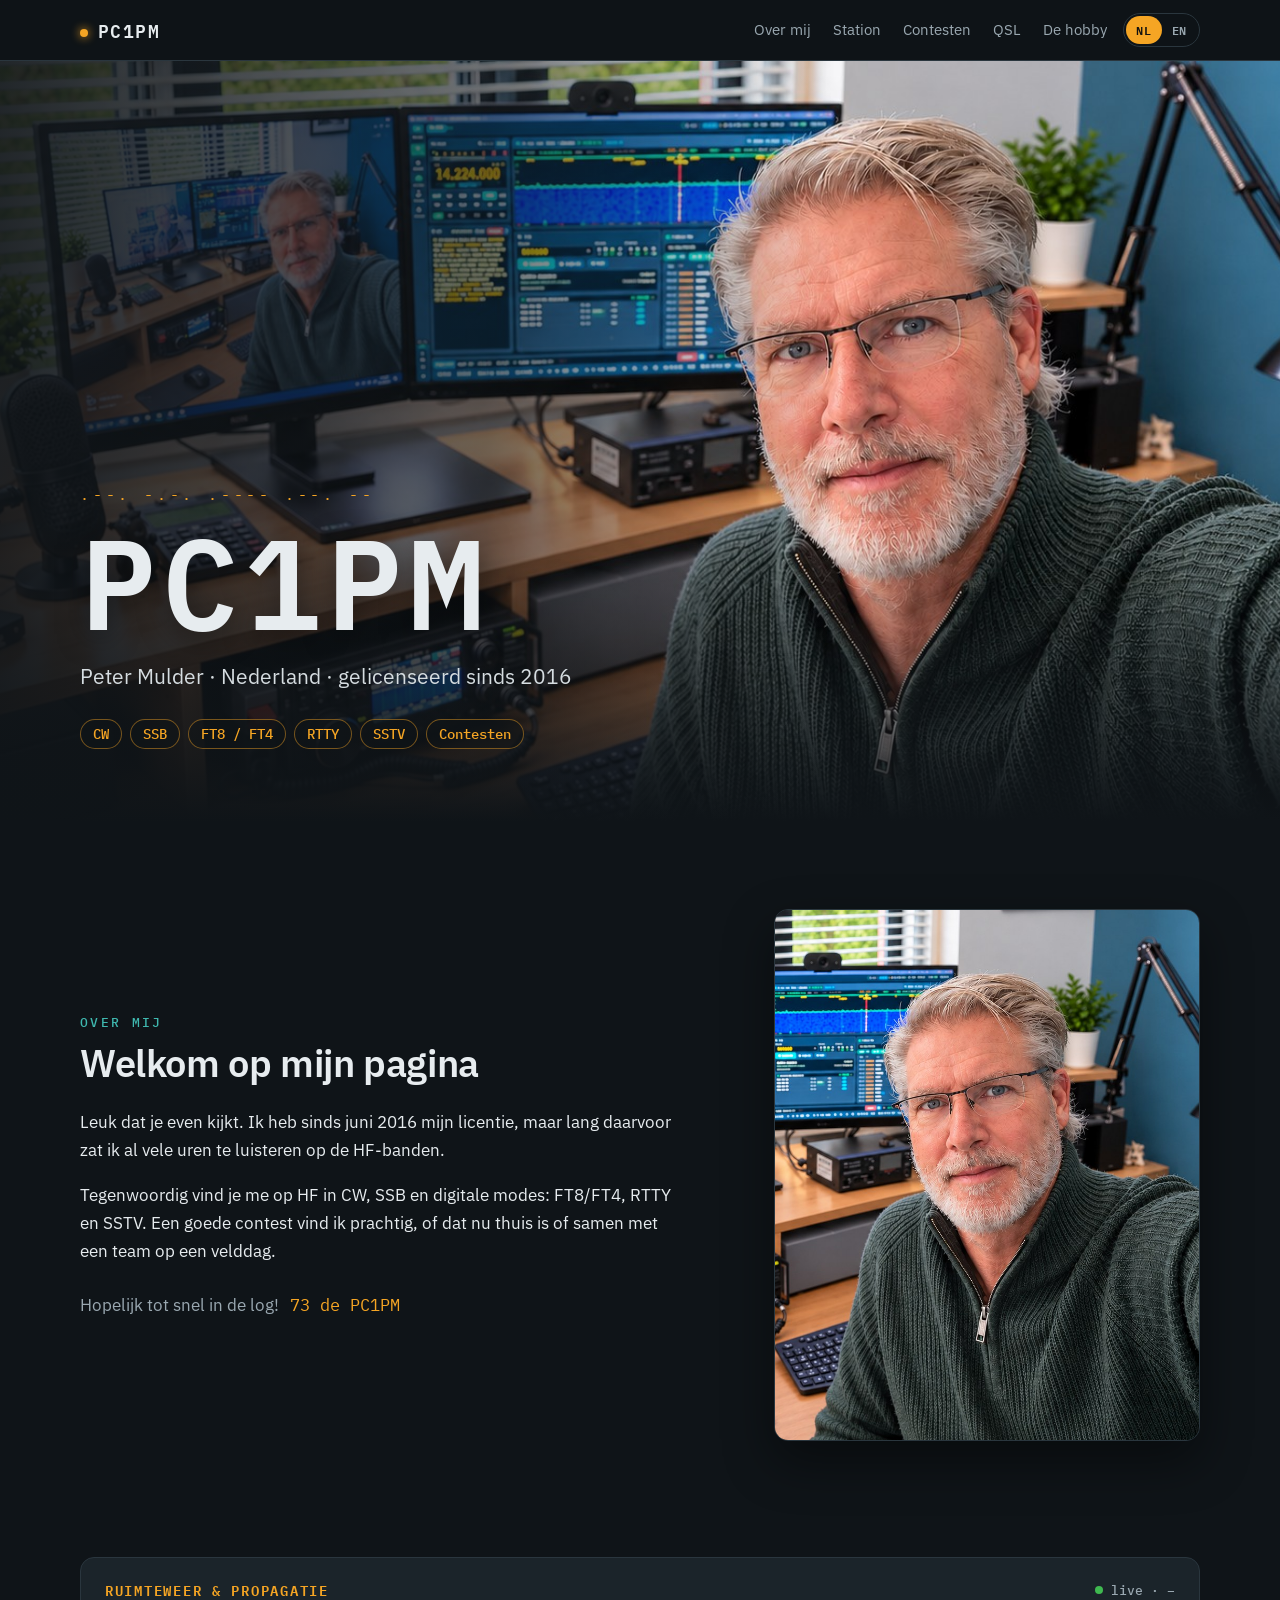
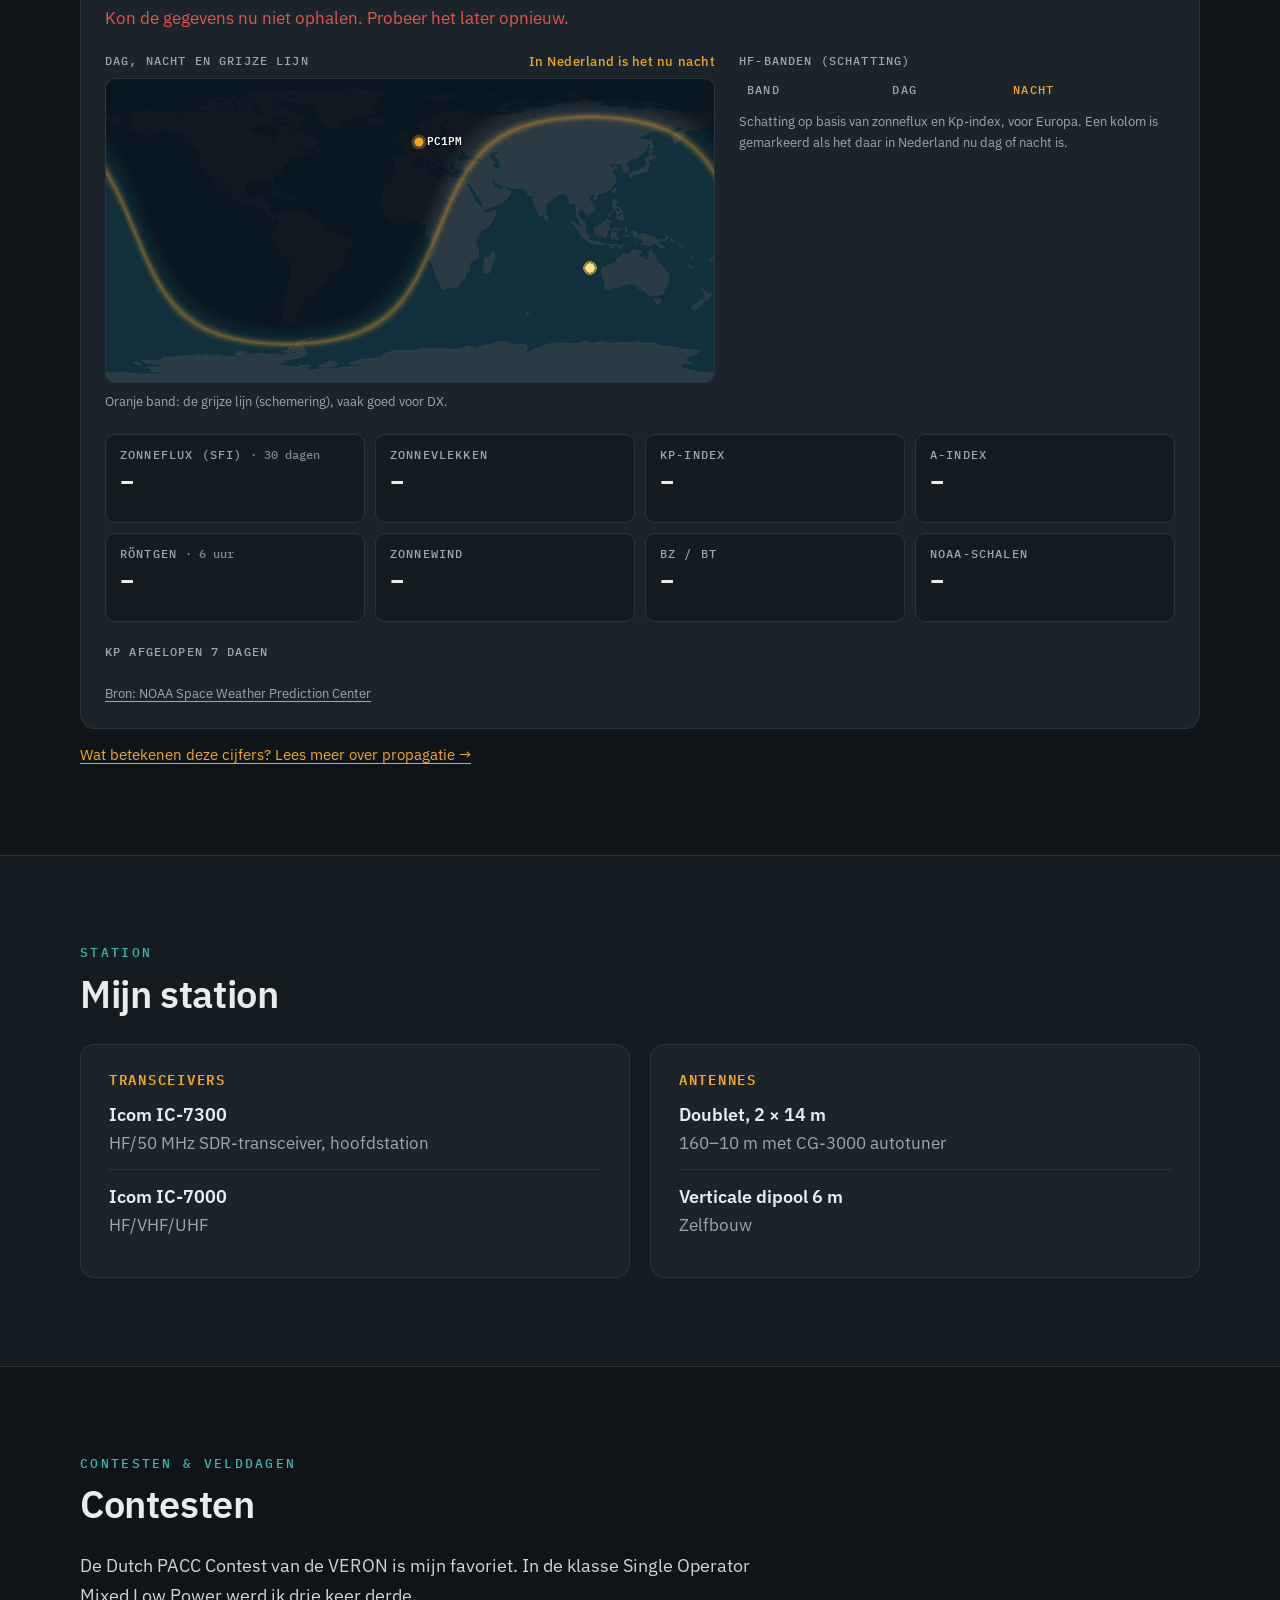
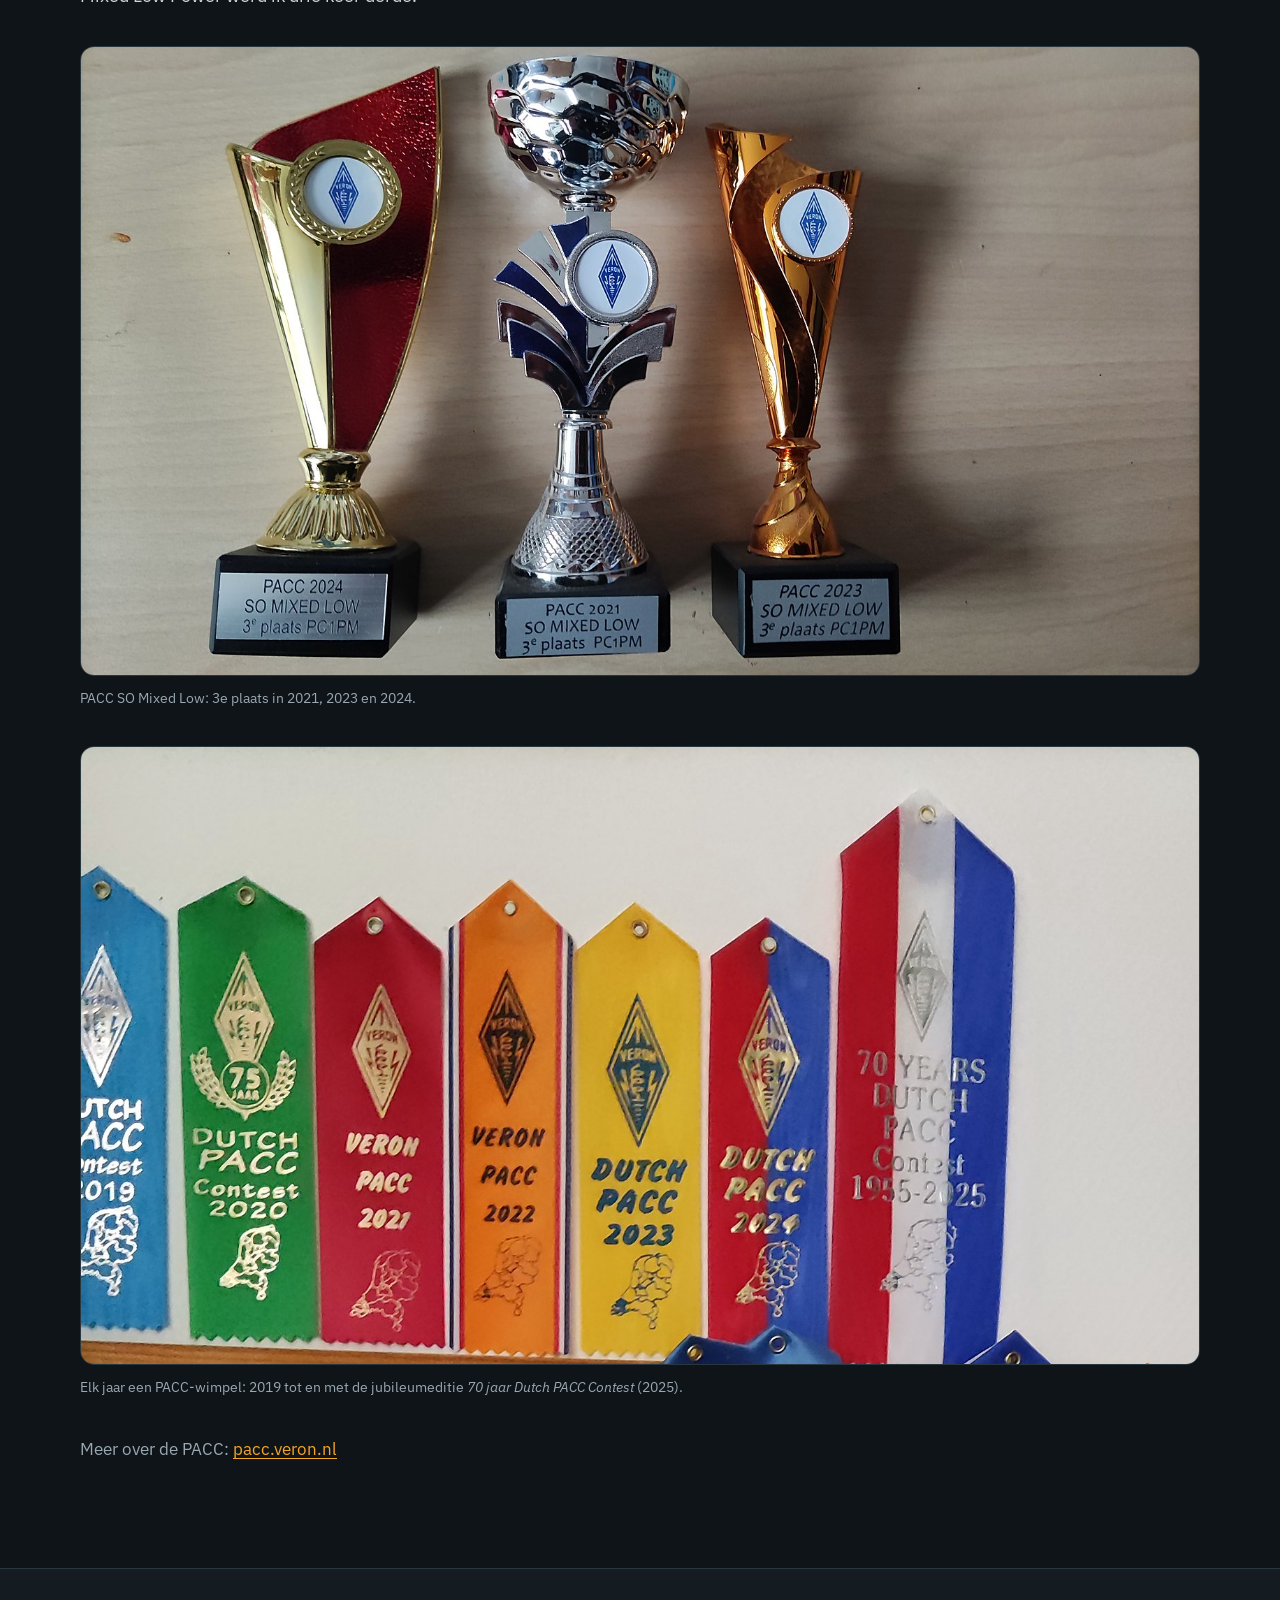
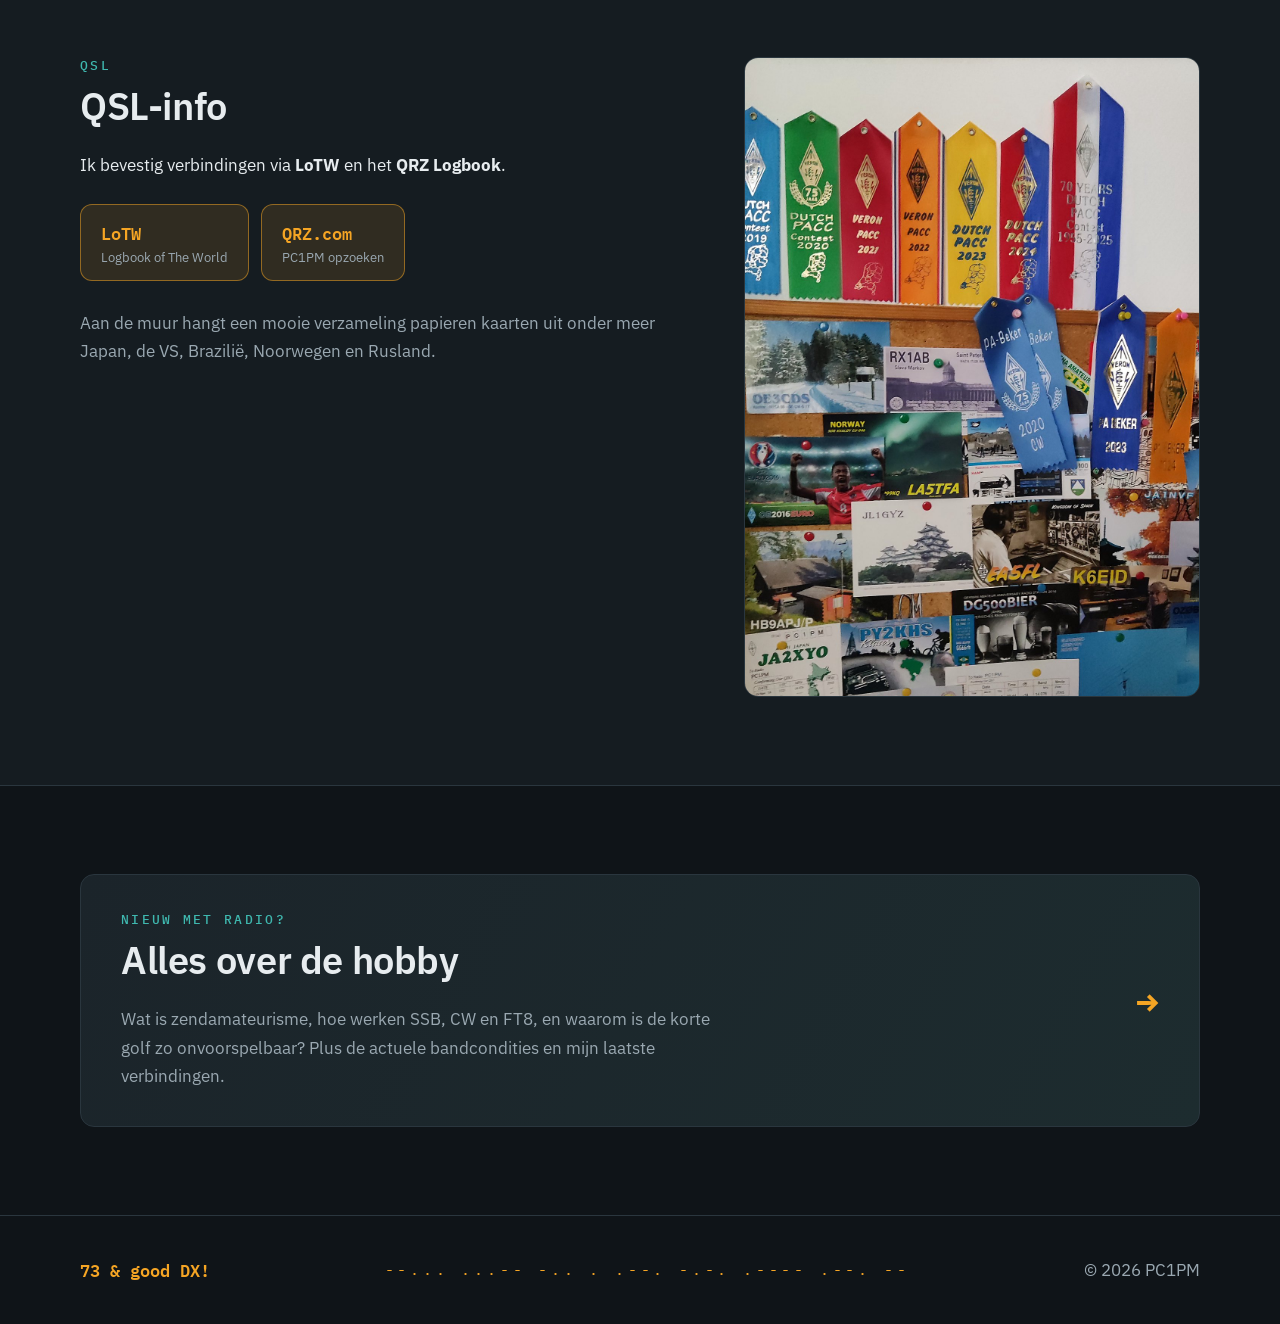
==== commit d96f272b: "Versienummer op CSS/JS-links tegen verouderde browsercache Na de widget-update zagen bezoekers met e" ====
--- a/index.html
+++ b/index.html
@@ -18,7 +18,7 @@
   <link rel="preconnect" href="https://fonts.googleapis.com">
   <link rel="preconnect" href="https://fonts.gstatic.com" crossorigin>
   <link href="https://fonts.googleapis.com/css2?family=IBM+Plex+Mono:wght@500;600&family=IBM+Plex+Sans:wght@400;500;600&display=swap" rel="stylesheet">
-  <link rel="stylesheet" href="css/style.css">
+  <link rel="stylesheet" href="css/style.css?v=20261119b">
 </head>
 <body>
 
@@ -161,6 +161,6 @@
   </div>
 </footer>
 
-<script src="js/spaceweather.js" defer></script>
+<script src="js/spaceweather.js?v=20261119b" defer></script>
 </body>
 </html>
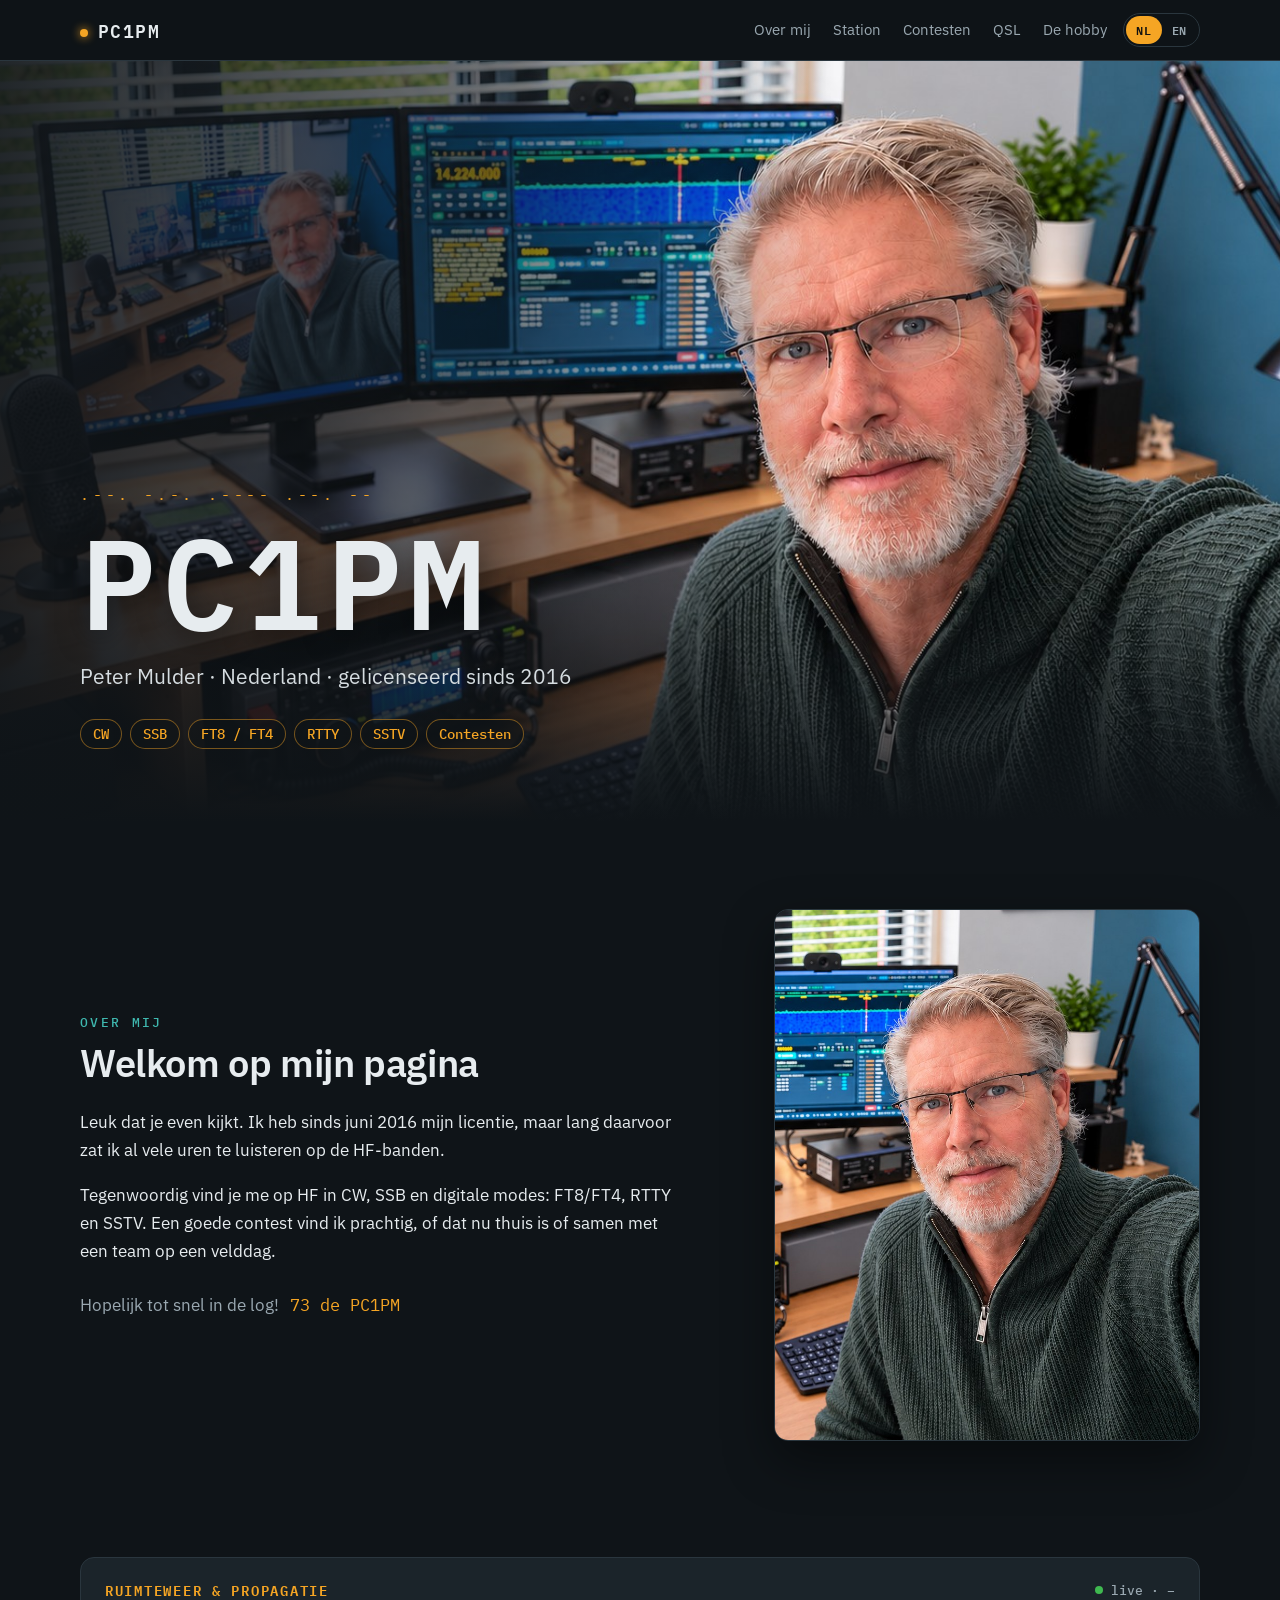
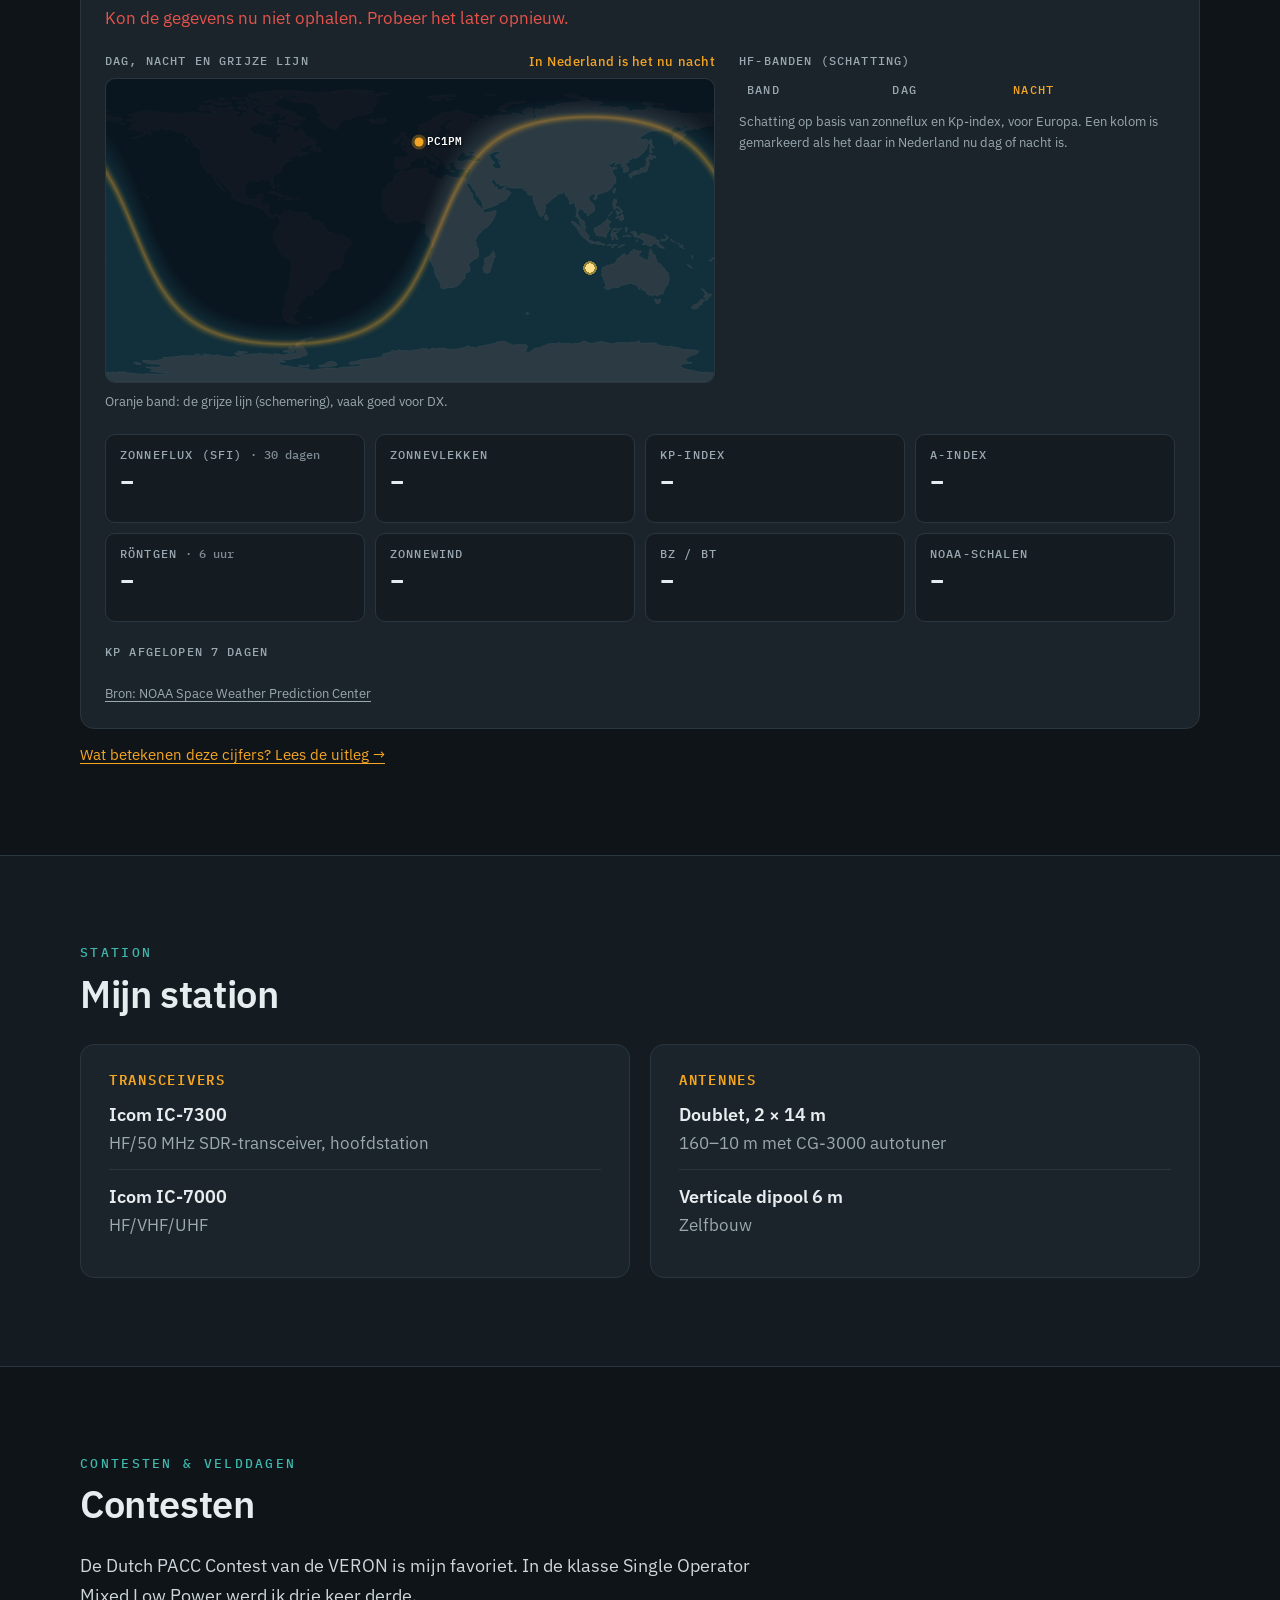
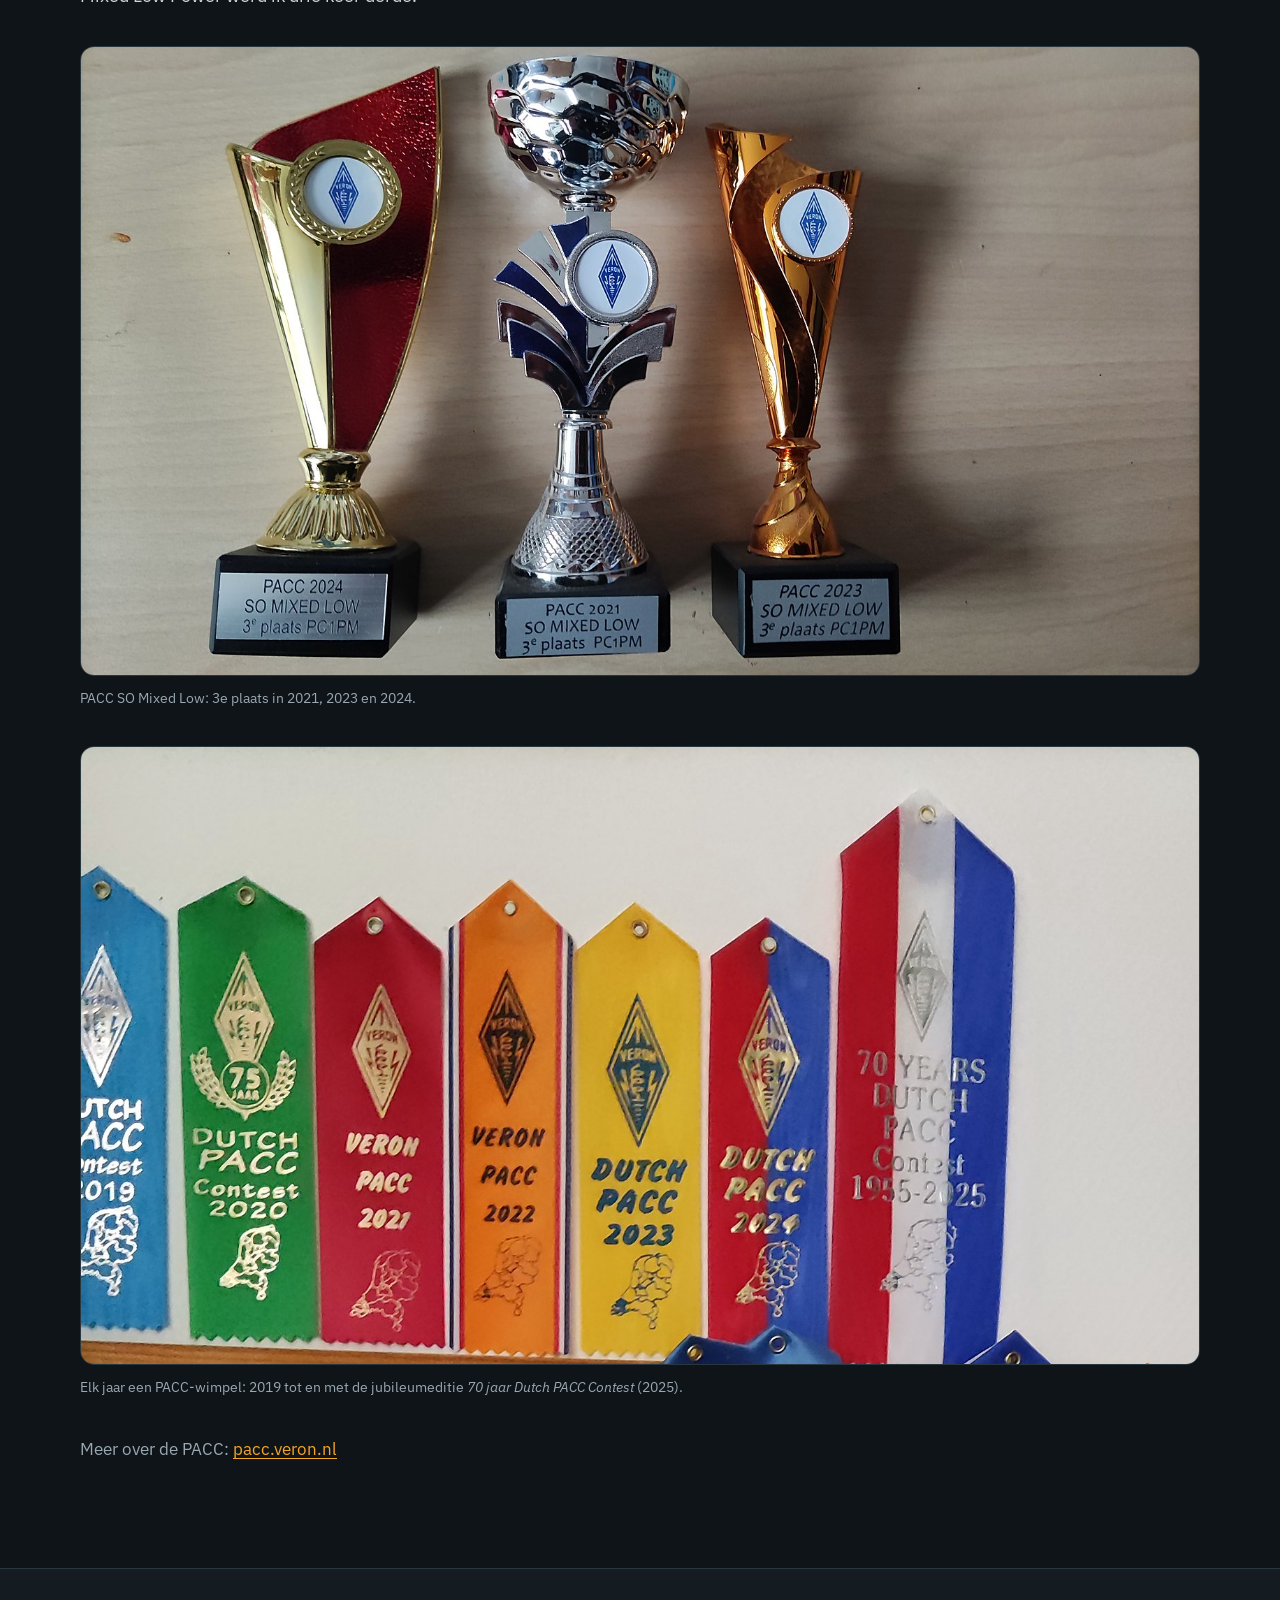
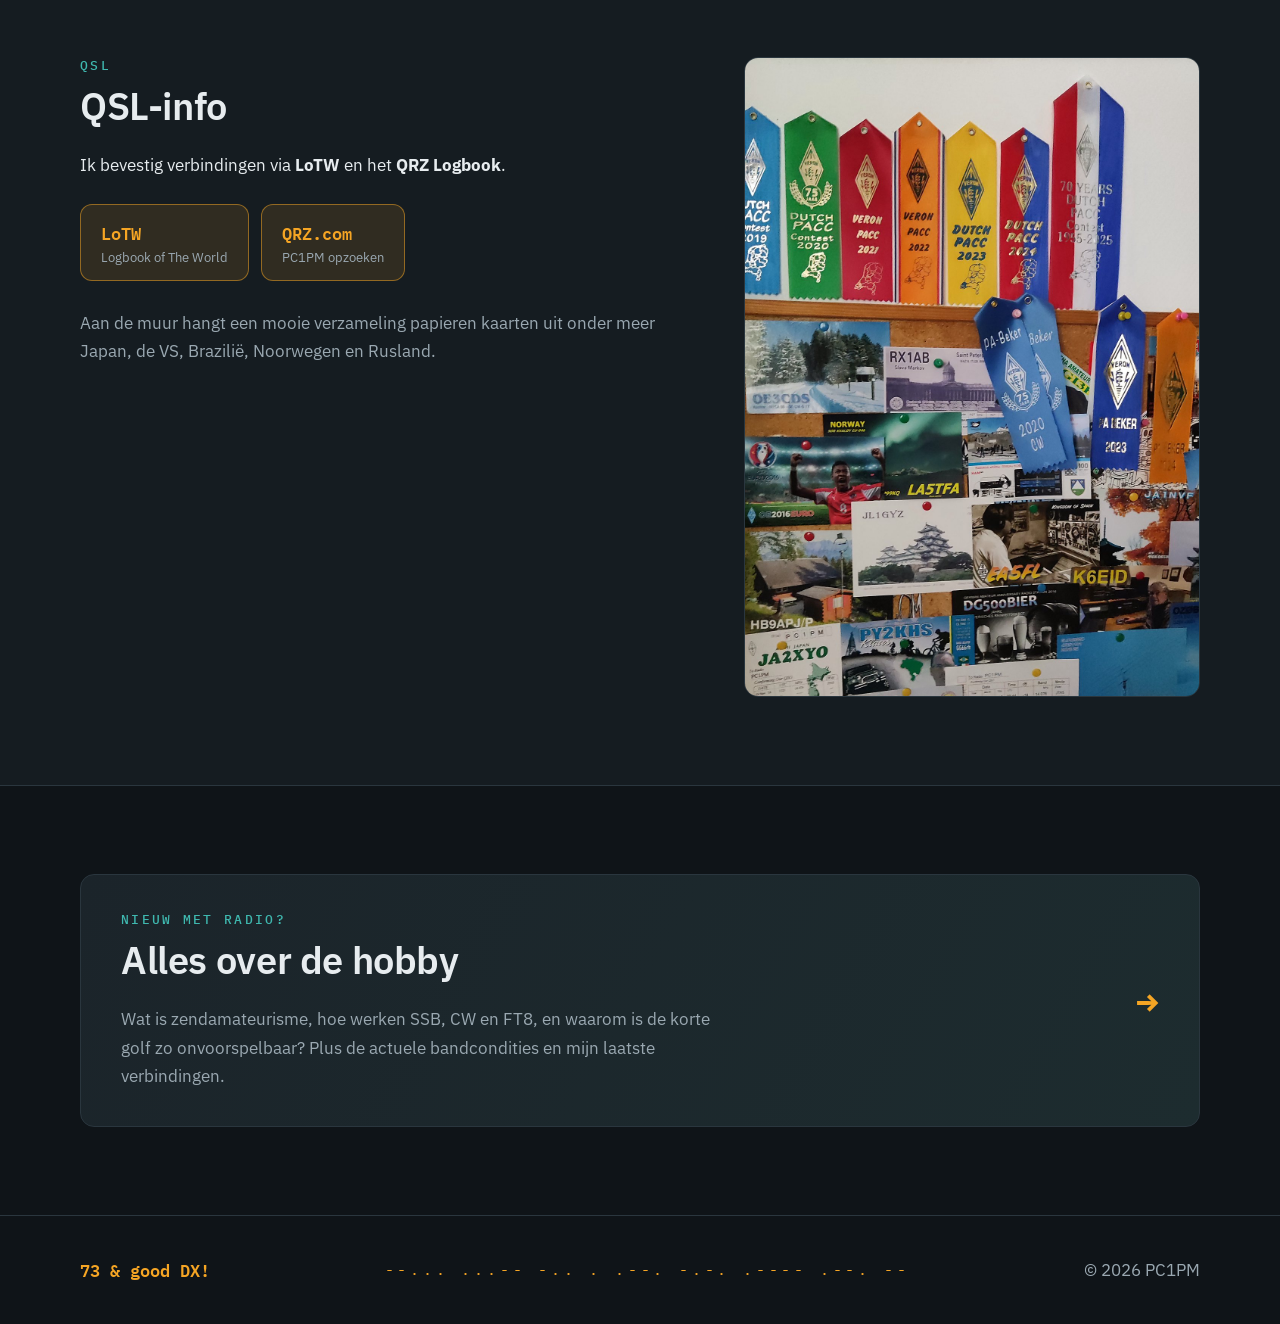
==== commit c5a52d0d: "Uitleg van de ruimteweer-cijfers op de hobbypagina Nieuw blok "De cijfers uitgelegd" / "The numbers " ====
--- a/index.html
+++ b/index.html
@@ -18,7 +18,7 @@
   <link rel="preconnect" href="https://fonts.googleapis.com">
   <link rel="preconnect" href="https://fonts.gstatic.com" crossorigin>
   <link href="https://fonts.googleapis.com/css2?family=IBM+Plex+Mono:wght@500;600&family=IBM+Plex+Sans:wght@400;500;600&display=swap" rel="stylesheet">
-  <link rel="stylesheet" href="css/style.css?v=20261119b">
+  <link rel="stylesheet" href="css/style.css?v=20261119c">
 </head>
 <body>
 
@@ -75,7 +75,7 @@
     <div class="sw" data-sw data-map="img/web/world-land.svg">
       <p class="muted">Live ruimteweer van NOAA wordt geladen… (JavaScript nodig)</p>
     </div>
-    <p class="sw-more"><a href="hobby.html#propagatie">Wat betekenen deze cijfers? Lees meer over propagatie →</a></p>
+    <p class="sw-more"><a href="hobby.html#cijfers">Wat betekenen deze cijfers? Lees de uitleg →</a></p>
   </section>
 
   <!-- STATION -->
@@ -161,6 +161,6 @@
   </div>
 </footer>
 
-<script src="js/spaceweather.js?v=20261119b" defer></script>
+<script src="js/spaceweather.js?v=20261119c" defer></script>
 </body>
 </html>
--- a/css/style.css
+++ b/css/style.css
@@ -329,3 +329,15 @@
   .sw-tiles { grid-template-columns: repeat(2, 1fr); }
   .sw-value { font-size: 1.25rem; }
 }
+
+/* ---------- uitleg cijfers (hobbypagina, sectie propagatie) ---------- */
+.numbers { margin-top: 56px; padding-top: 40px; border-top: 1px solid var(--line); scroll-margin-top: 80px; }
+.numbers__title { font-size: clamp(1.4rem, 2.6vw, 1.8rem); font-weight: 600; margin-bottom: .5em; }
+.numbers .mode-card__tag { font-size: 1.25rem; }
+.rule { display: flex; flex-wrap: wrap; gap: 6px; margin: 14px 0 8px !important; }
+.rule span { font: 600 .74rem var(--mono); padding: 3px 8px; border-radius: 999px; white-space: nowrap; }
+.rule--good { background: rgba(63,185,80,.15); color: #3fb950; }
+.rule--fair { background: rgba(245,165,36,.15); color: #f5a524; }
+.rule--poor { background: rgba(229,83,75,.14); color: #e5534b; }
+.rule-text { color: var(--muted) !important; font-size: .88rem !important; }
+.sw-help { margin-left: 12px; }
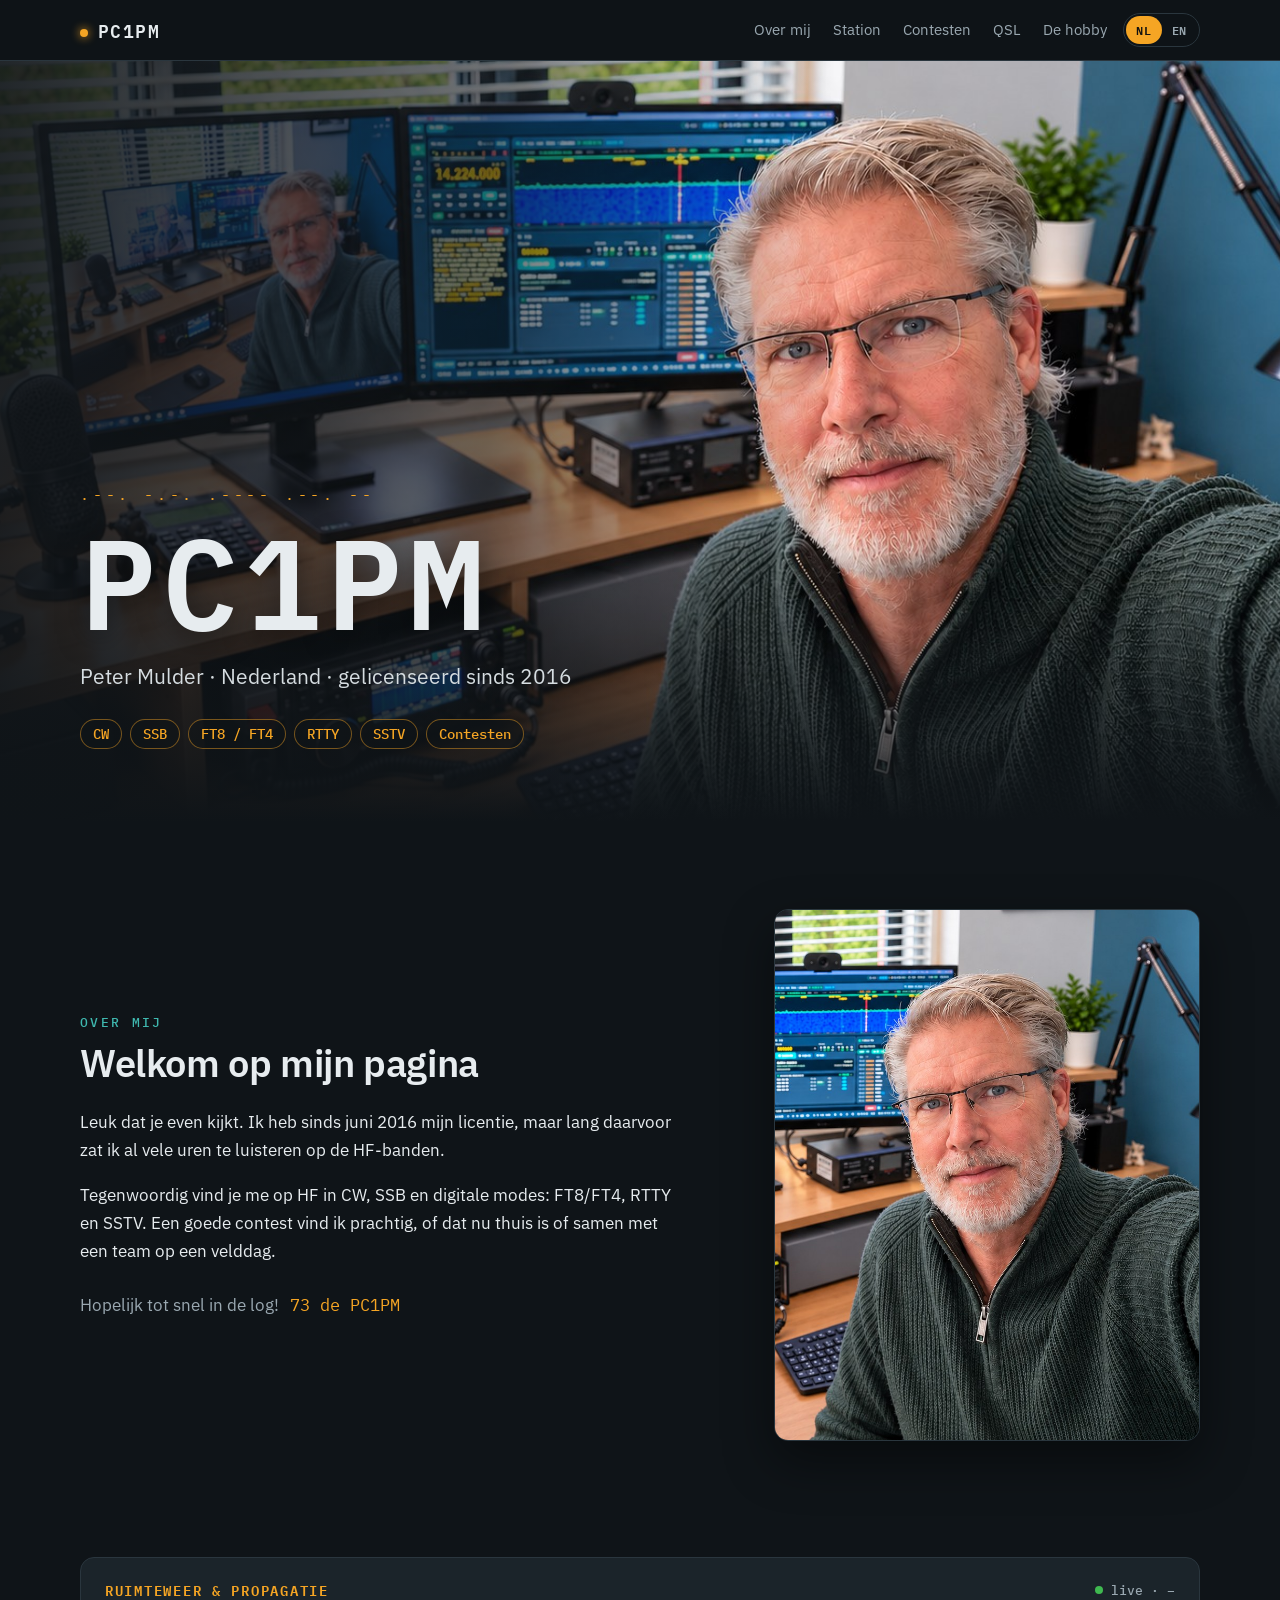
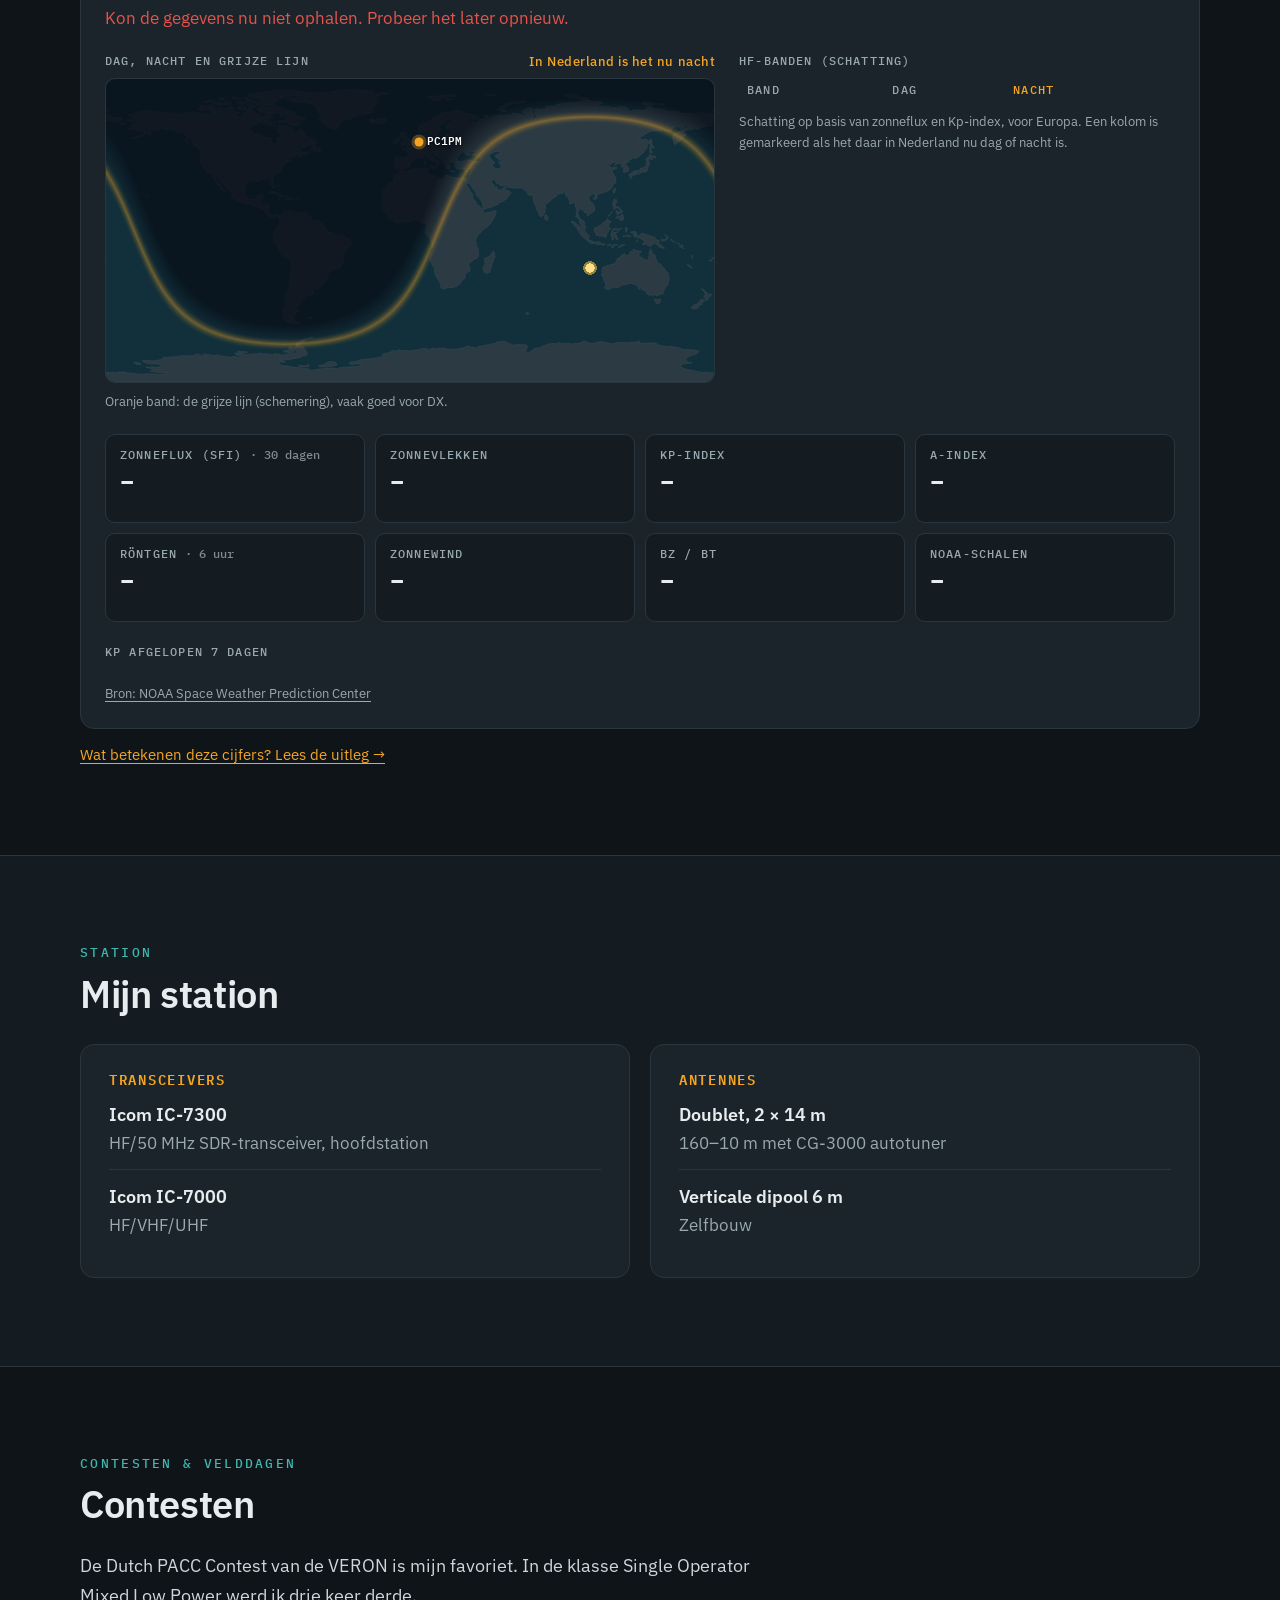
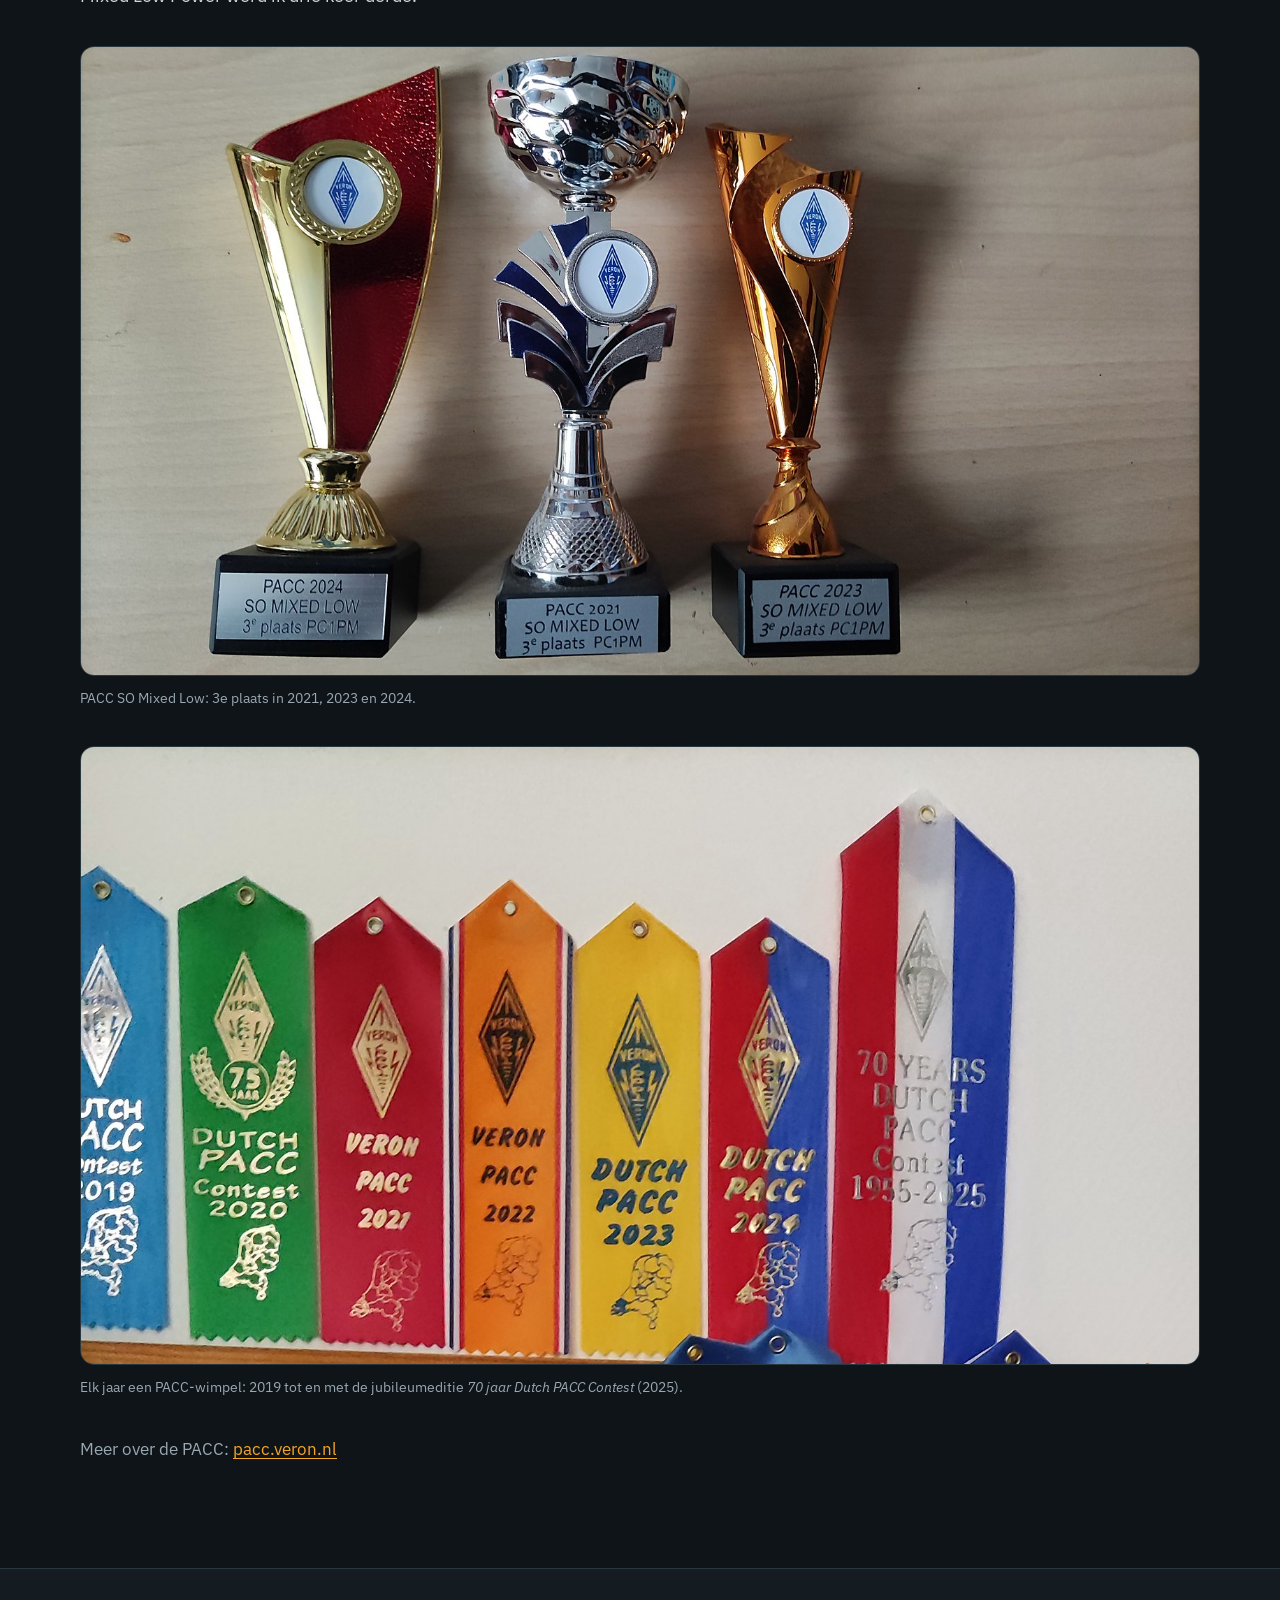
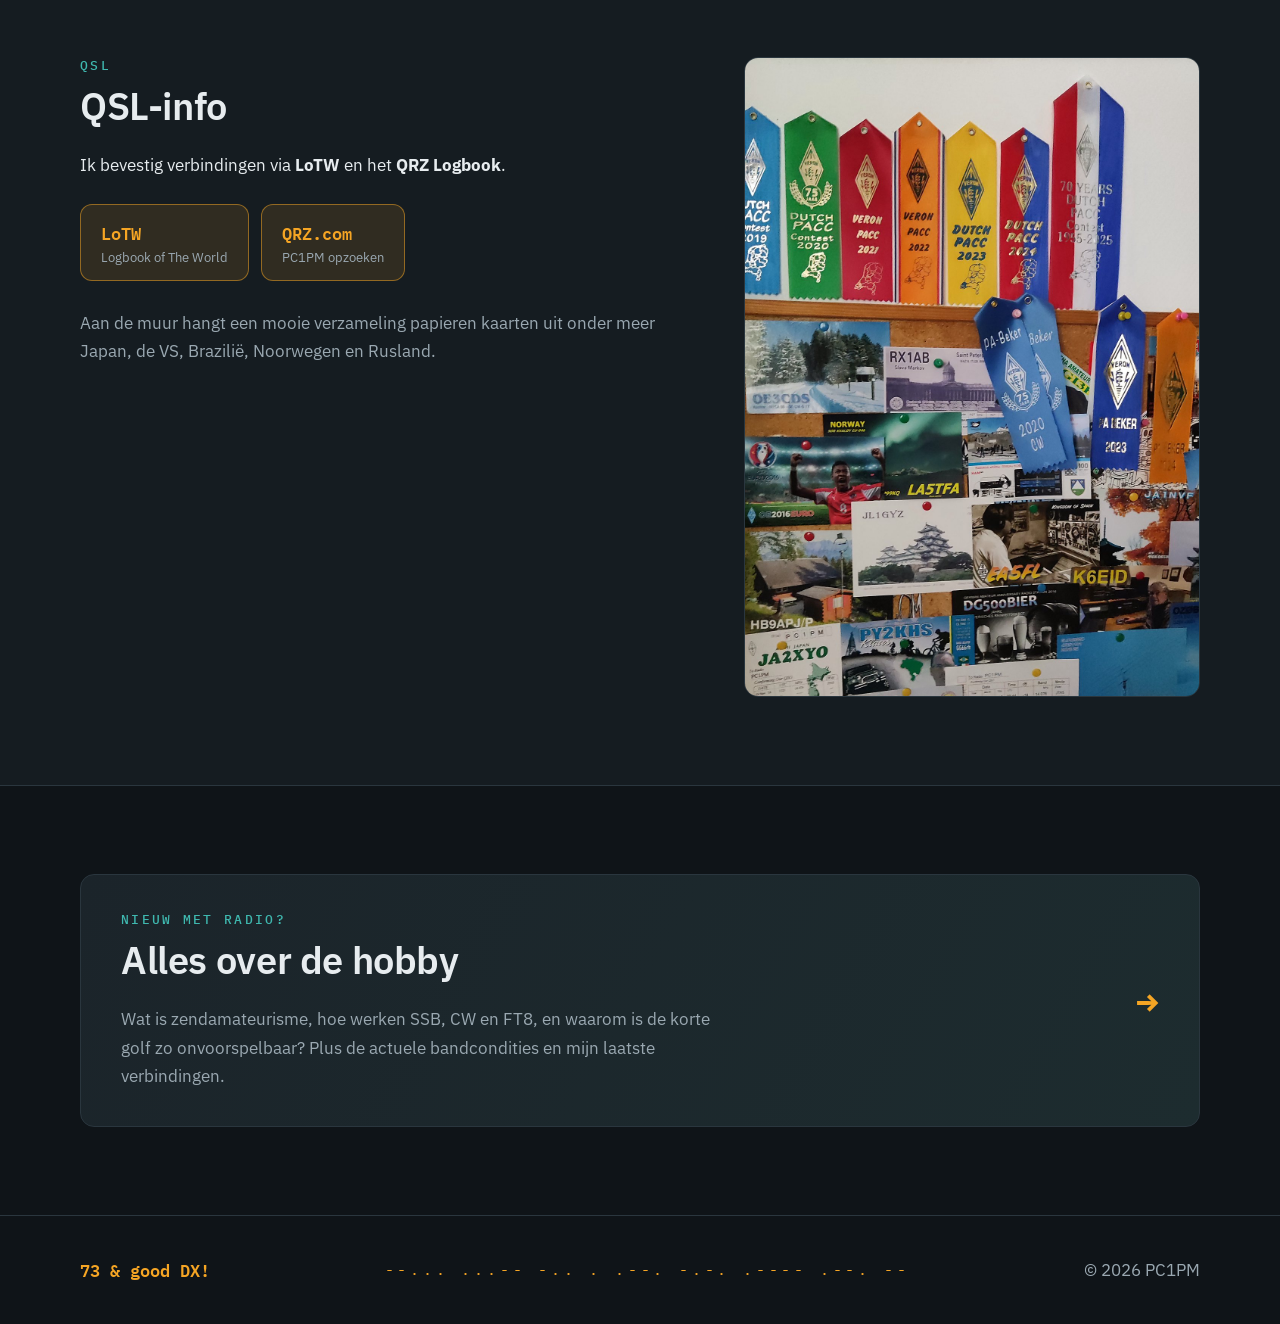
==== commit 7438fd40: "Losse ruimteweer-widget voor inbedden (o.a. QRZ.com) embed/spaceweather.html (EN) en embed/ruimtewee" ====
--- a/index.html
+++ b/index.html
@@ -18,7 +18,7 @@
   <link rel="preconnect" href="https://fonts.googleapis.com">
   <link rel="preconnect" href="https://fonts.gstatic.com" crossorigin>
   <link href="https://fonts.googleapis.com/css2?family=IBM+Plex+Mono:wght@500;600&family=IBM+Plex+Sans:wght@400;500;600&display=swap" rel="stylesheet">
-  <link rel="stylesheet" href="css/style.css?v=20261119c">
+  <link rel="stylesheet" href="css/style.css?v=20261119d">
 </head>
 <body>
 
@@ -161,6 +161,6 @@
   </div>
 </footer>
 
-<script src="js/spaceweather.js?v=20261119c" defer></script>
+<script src="js/spaceweather.js?v=20261119d" defer></script>
 </body>
 </html>
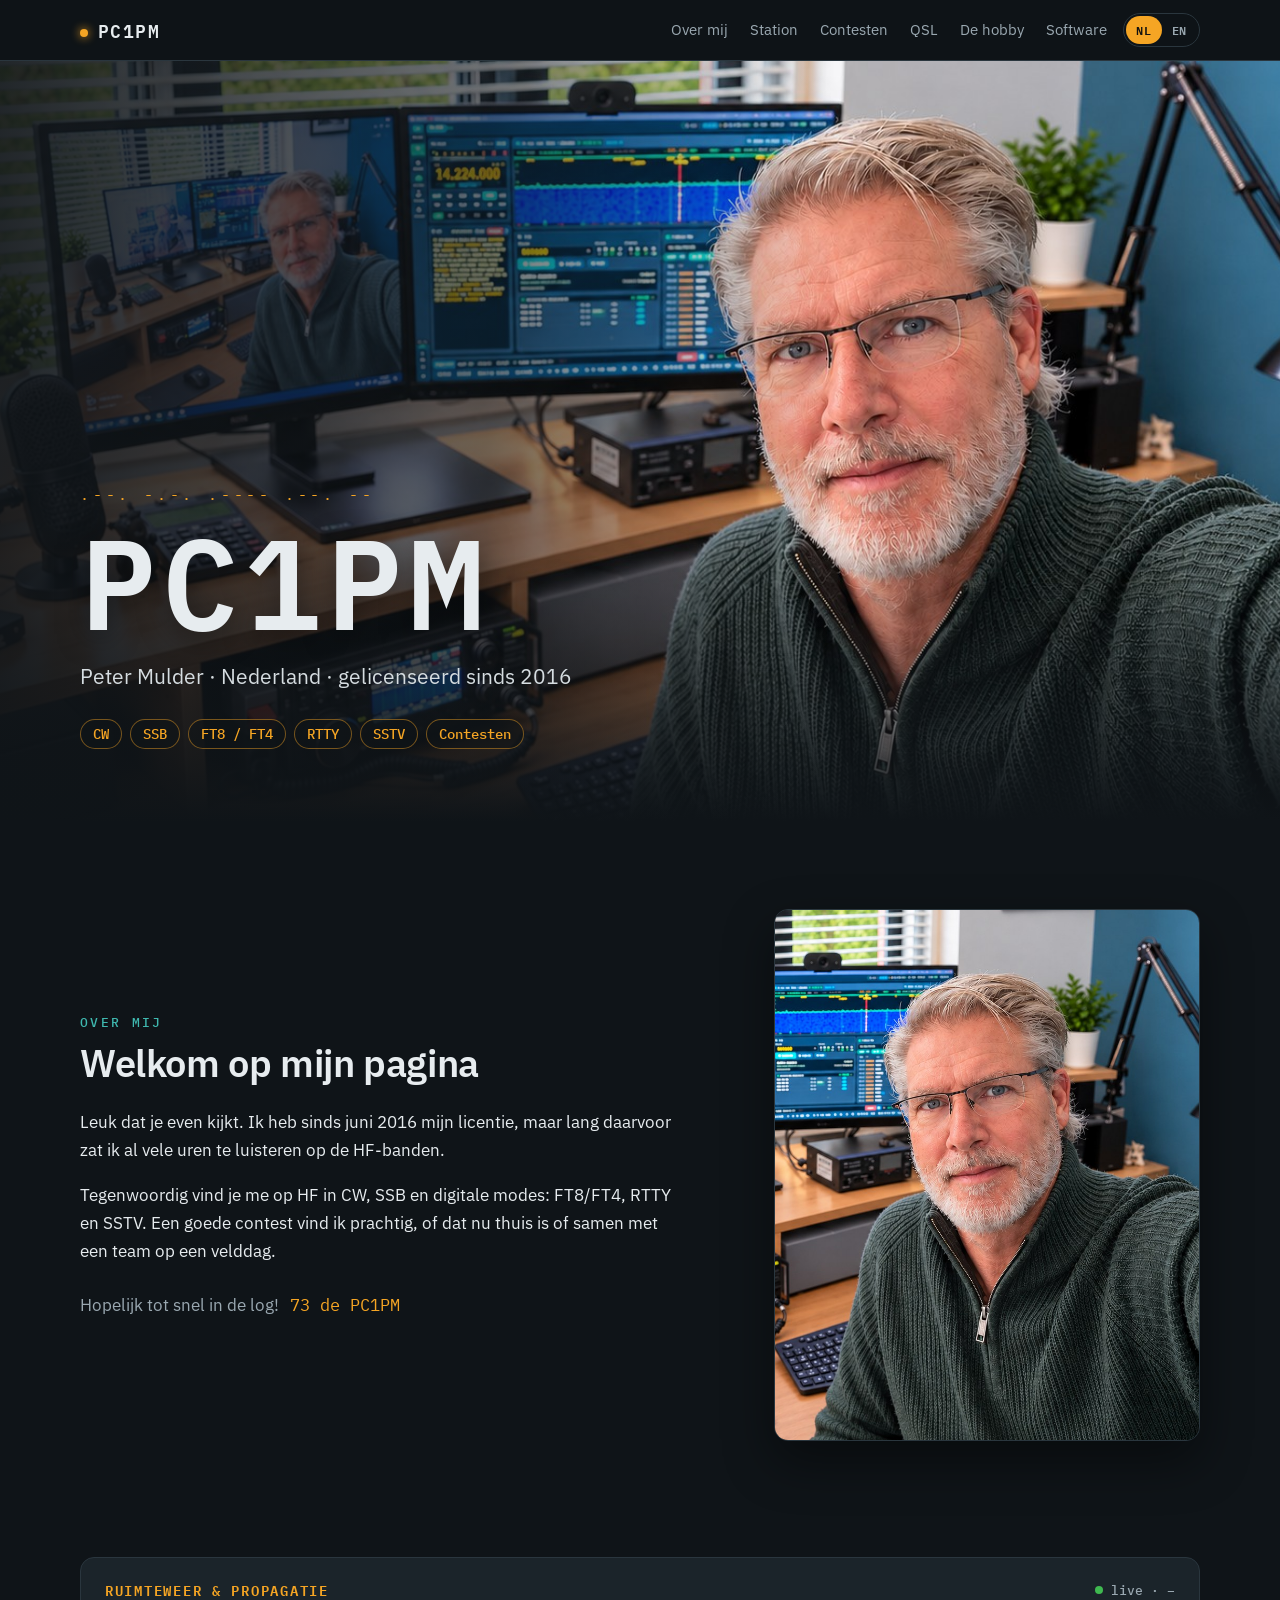
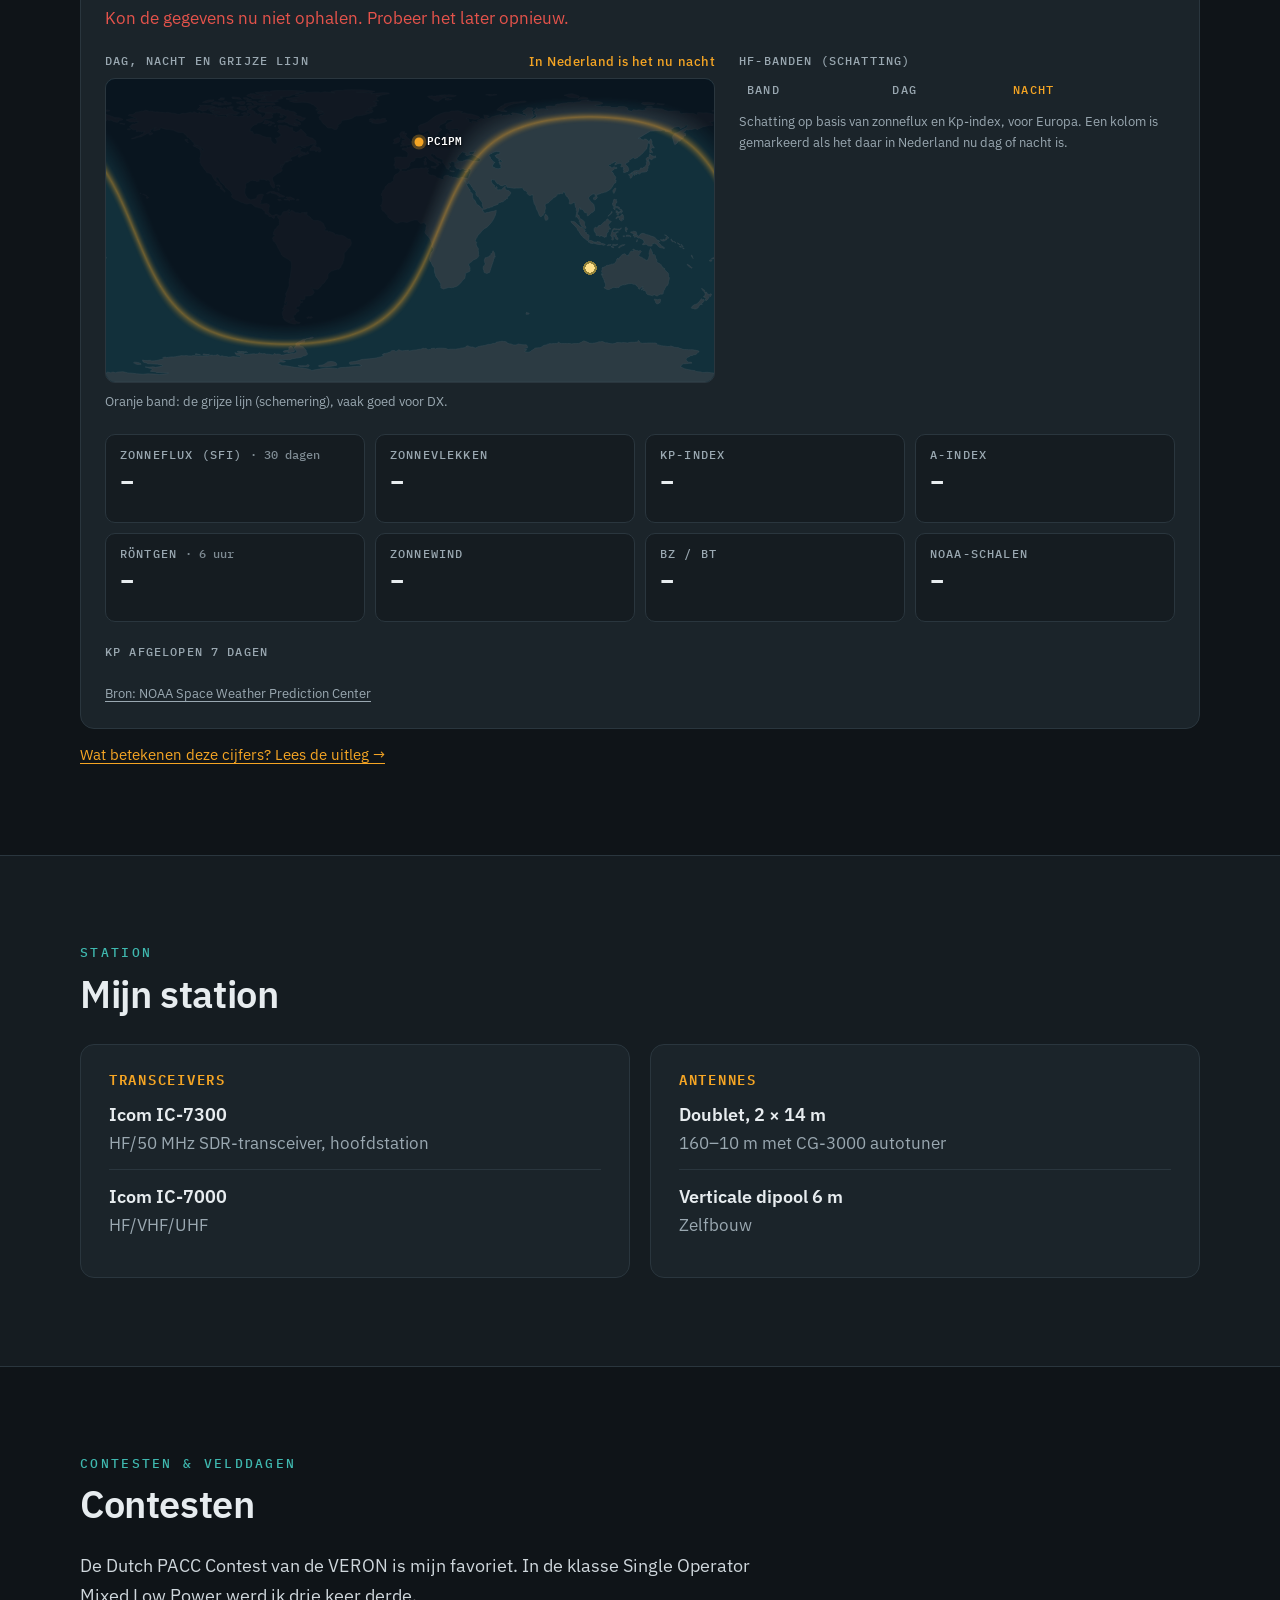
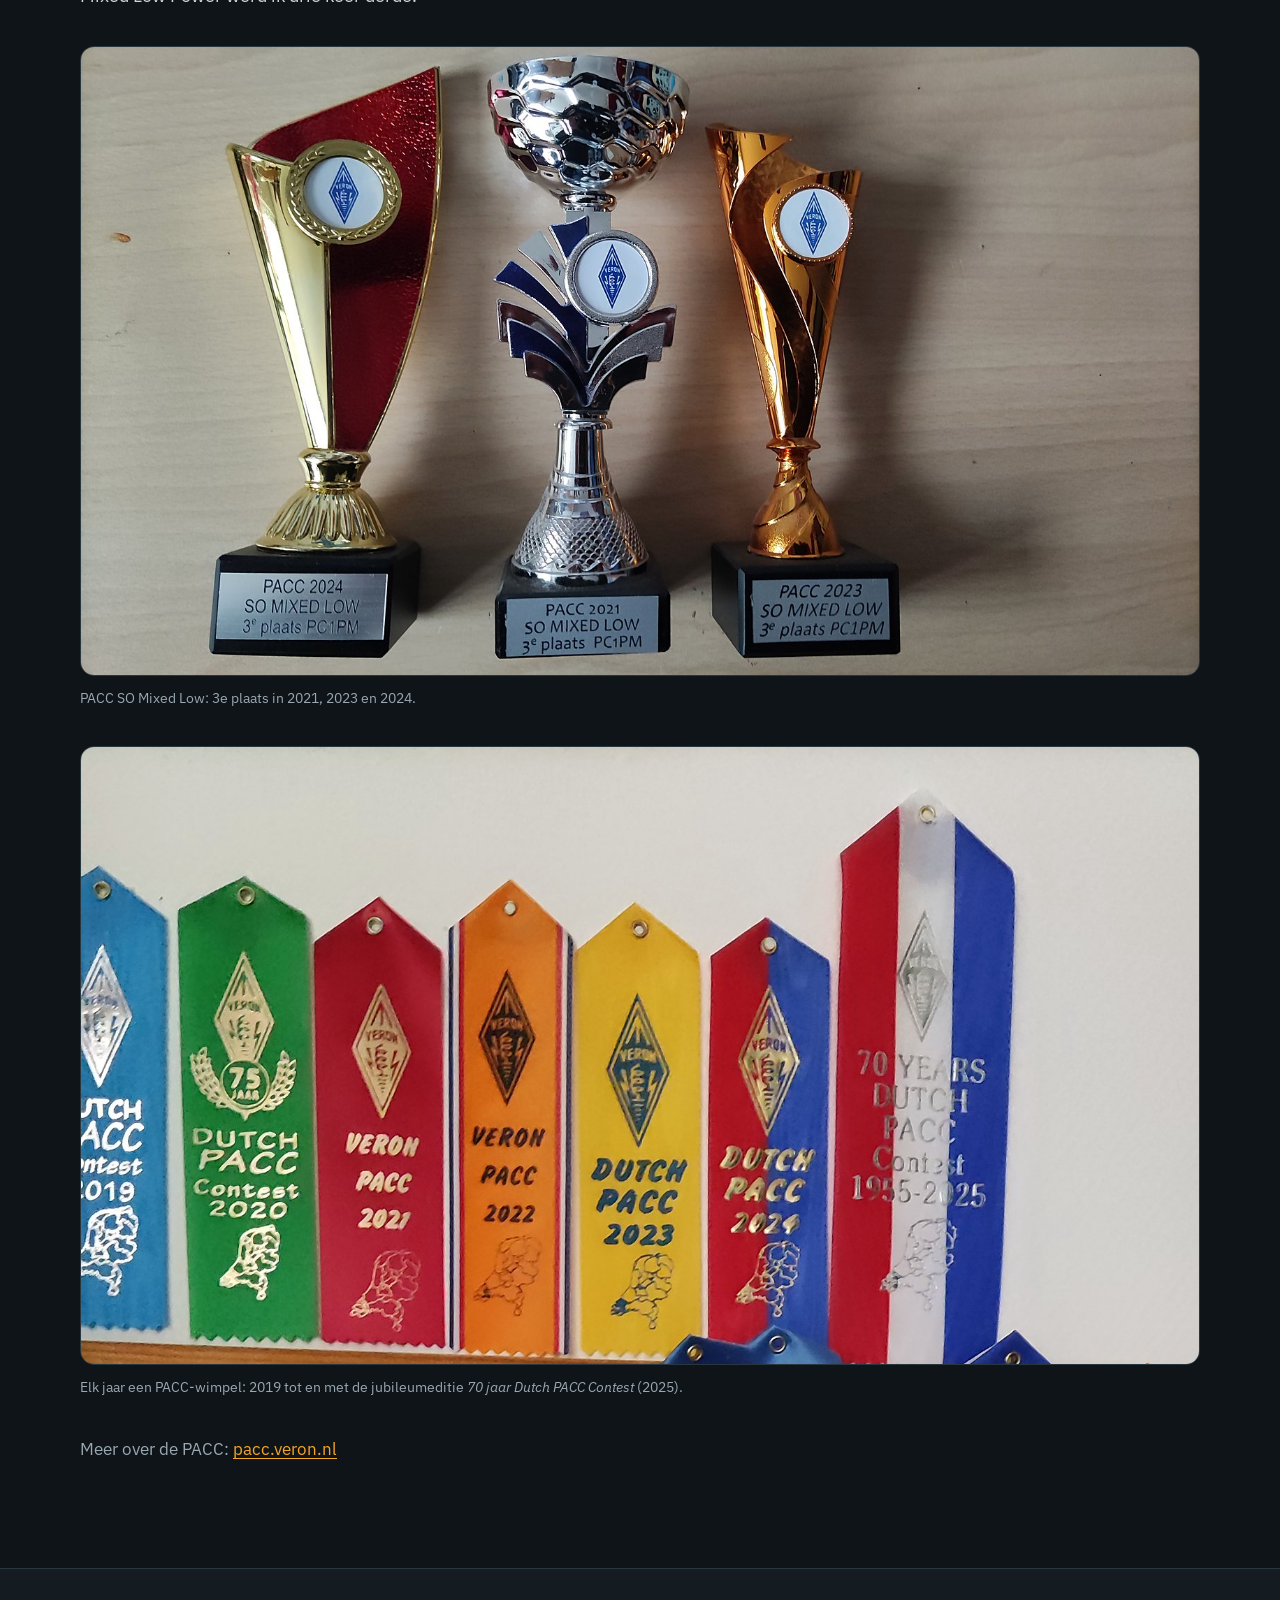
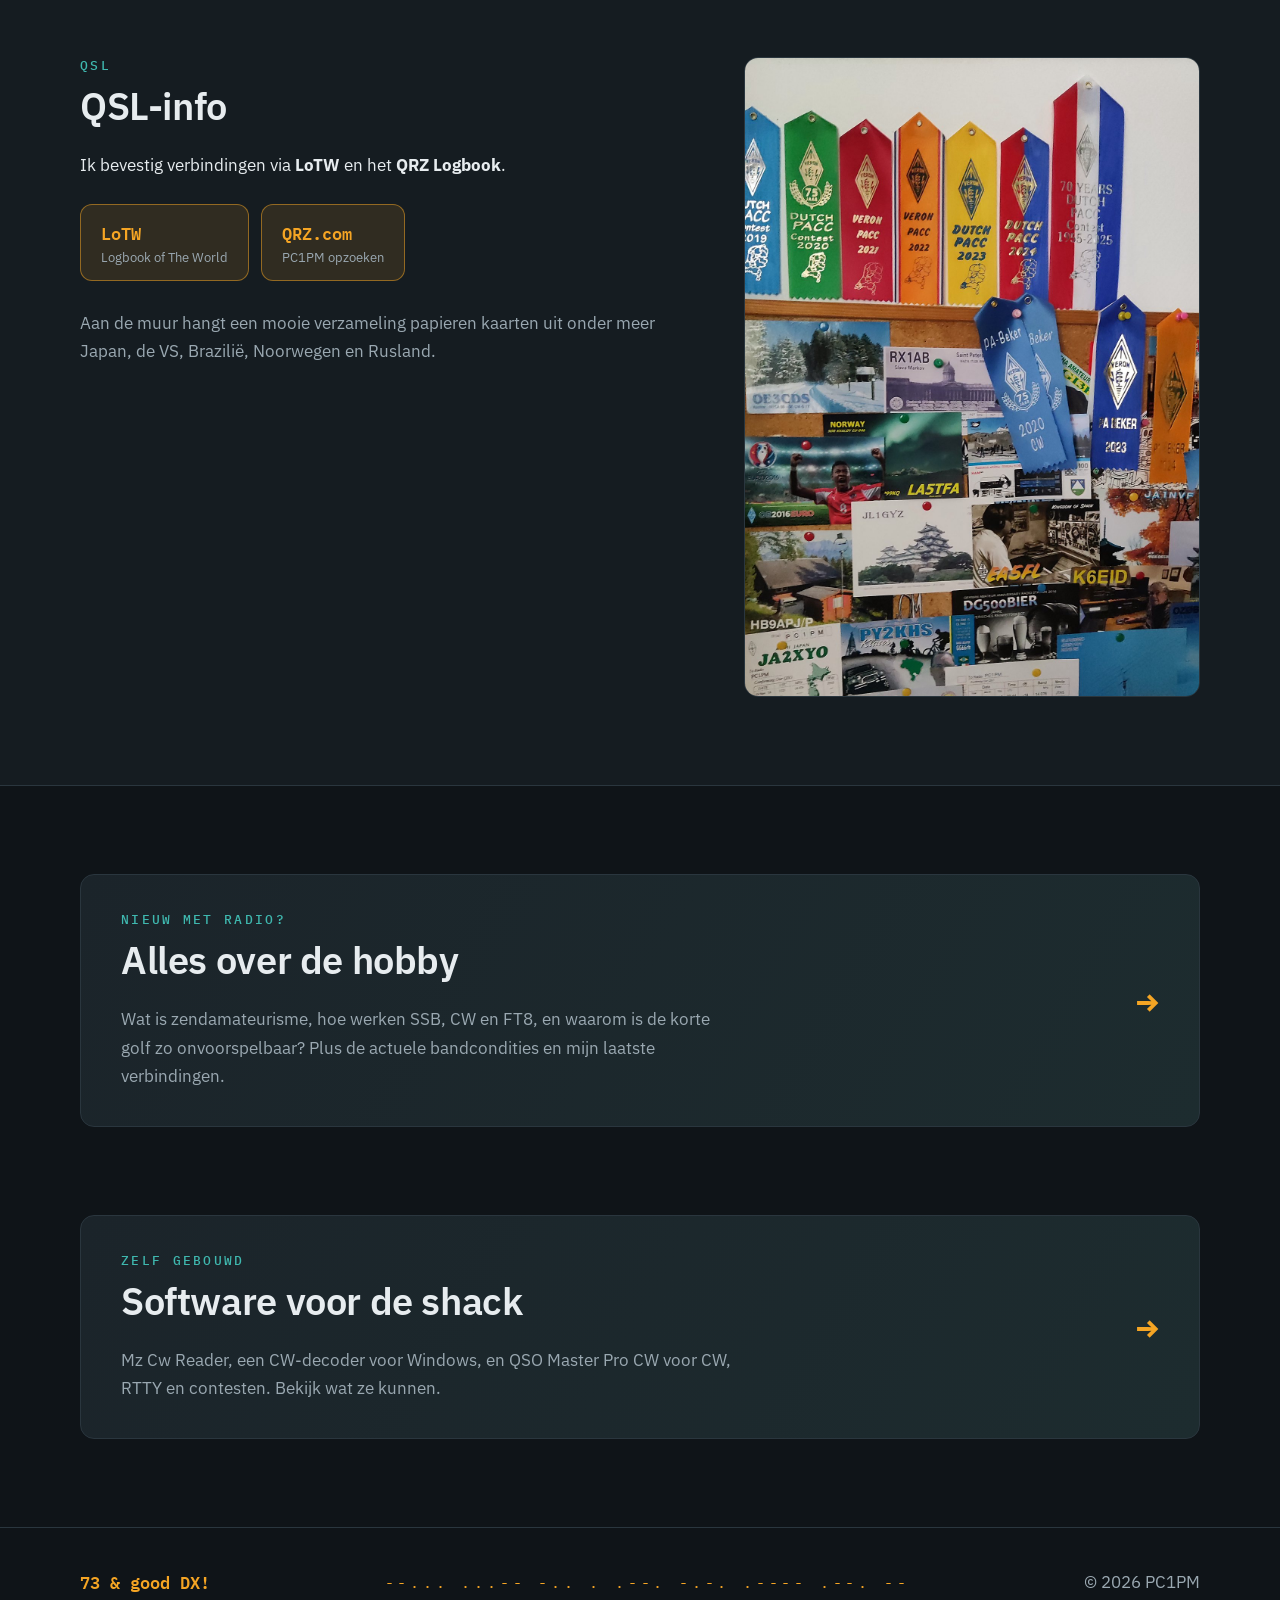
==== commit 875ddf87: "Nieuwe Software-pagina met Mz Cw Reader (clip, screenshots) software.html + en/software.html: per pr" ====
--- a/index.html
+++ b/index.html
@@ -18,7 +18,7 @@
   <link rel="preconnect" href="https://fonts.googleapis.com">
   <link rel="preconnect" href="https://fonts.gstatic.com" crossorigin>
   <link href="https://fonts.googleapis.com/css2?family=IBM+Plex+Mono:wght@500;600&family=IBM+Plex+Sans:wght@400;500;600&display=swap" rel="stylesheet">
-  <link rel="stylesheet" href="css/style.css?v=20261119d">
+  <link rel="stylesheet" href="css/style.css?v=20261119g">
 </head>
 <body>
 
@@ -31,6 +31,7 @@
       <a href="#contesten">Contesten</a>
       <a href="#qsl">QSL</a>
       <a href="hobby.html">De hobby</a>
+      <a href="software.html">Software</a>
     </nav>
     <div class="lang-switch" aria-label="Taal">
       <a href="index.html" aria-current="true" lang="nl">NL</a>
@@ -151,6 +152,18 @@
     </a>
   </section>
 
+  <!-- TEASER SOFTWARE -->
+  <section class="section section--flush-top wrap">
+    <a class="teaser" href="software.html">
+      <div>
+        <p class="kicker">Zelf gebouwd</p>
+        <h2>Software voor de shack</h2>
+        <p>Mz Cw Reader, een CW-decoder voor Windows, en QSO Master Pro CW voor CW, RTTY en contesten. Bekijk wat ze kunnen.</p>
+      </div>
+      <span class="teaser__arrow" aria-hidden="true">→</span>
+    </a>
+  </section>
+
 </main>
 
 <footer class="footer">
@@ -161,6 +174,6 @@
   </div>
 </footer>
 
-<script src="js/spaceweather.js?v=20261119d" defer></script>
+<script src="js/spaceweather.js?v=20261119g" defer></script>
 </body>
 </html>
--- a/css/style.css
+++ b/css/style.css
@@ -245,10 +245,10 @@
 }
 @media (max-width: 640px) {
   .topbar__inner { flex-wrap: wrap; height: auto; padding: 10px 0 8px; row-gap: 6px; }
-  .nav { order: 3; width: 100%; margin-left: 0; gap: 18px; }
+  .nav { order: 3; width: 100%; margin-left: 0; gap: 4px 16px; flex-wrap: wrap; overflow: visible; }
   .nav a { font-size: .88rem; }
   .lang-switch { margin-left: auto; }
-  html { scroll-padding-top: 96px; }
+  html { scroll-padding-top: 124px; }
   .diagram { padding: 12px; }
   .diagram text { font-size: 21px; }
 }
@@ -341,3 +341,51 @@
 .rule--poor { background: rgba(229,83,75,.14); color: #e5534b; }
 .rule-text { color: var(--muted) !important; font-size: .88rem !important; }
 .sw-help { margin-left: 12px; }
+
+/* ---------- software-pagina (js/media.js) ---------- */
+.app { padding: 72px 0; border-top: 1px solid var(--line); }
+.app__head { display: flex; flex-wrap: wrap; align-items: baseline; justify-content: space-between; gap: 8px 20px; }
+.app__head h2 { margin: 0; }
+.app__tagline { font-size: 1.15rem; color: #cfd7dc; max-width: 62ch; margin: 10px 0 0; }
+.status { font: 600 .74rem var(--mono); letter-spacing: .08em; text-transform: uppercase; padding: 4px 10px; border-radius: 999px; background: rgba(63,184,175,.12); color: var(--teal); border: 1px solid rgba(63,184,175,.35); white-space: nowrap; }
+
+.clip { margin: 28px 0 0; border-radius: var(--radius); overflow: hidden; border: 1px solid var(--line); background: #000; aspect-ratio: 16 / 9; }
+.clip video { width: 100%; height: 100%; display: block; object-fit: cover; }
+.clip--empty, .yt--empty { display: grid; place-items: center; background: repeating-linear-gradient(45deg, var(--surface), var(--surface) 12px, var(--bg-alt) 12px, var(--bg-alt) 24px); color: var(--muted); font: 500 .9rem var(--mono); text-align: center; padding: 20px; }
+
+.features { display: grid; grid-template-columns: repeat(3, 1fr); gap: 14px; margin-top: 28px; list-style: none; padding: 0; }
+.features li { background: var(--surface); border: 1px solid var(--line); border-radius: 12px; padding: 16px 18px; }
+.features strong { display: block; color: var(--text); margin-bottom: 2px; }
+.features span { color: var(--muted); font-size: .94rem; }
+
+.gallery { display: grid; grid-template-columns: repeat(auto-fill, minmax(220px, 1fr)); gap: 12px; margin-top: 28px; }
+.gallery a { display: block; border-radius: 10px; overflow: hidden; border: 1px solid var(--line); aspect-ratio: 16 / 10; background: var(--surface); }
+.gallery img { width: 100%; height: 100%; object-fit: cover; transition: transform .25s; }
+.gallery a:hover img { transform: scale(1.04); }
+.gallery a:focus-visible { outline: 2px solid var(--accent); outline-offset: 2px; }
+
+.yt, .yt__frame { display: block; width: 100%; aspect-ratio: 16 / 9; border: 0; border-radius: var(--radius); margin-top: 28px; }
+.yt { position: relative; padding: 0; cursor: pointer; overflow: hidden; background: #000; border: 1px solid var(--line); }
+.yt img { width: 100%; height: 100%; object-fit: cover; opacity: .85; transition: opacity .2s; }
+.yt:hover img { opacity: 1; }
+.yt::after { content: ""; position: absolute; left: 50%; top: 50%; width: 76px; height: 76px; transform: translate(-50%, -50%); border-radius: 50%;
+  background: var(--accent) url("data:image/svg+xml,%3Csvg xmlns='http://www.w3.org/2000/svg' viewBox='0 0 24 24'%3E%3Cpath d='M9 7l9 5-9 5z' fill='%23111'/%3E%3C/svg%3E") center/40px no-repeat; box-shadow: 0 8px 30px rgba(0,0,0,.5); }
+.yt__label { position: absolute; left: 16px; bottom: 14px; font: 600 .85rem var(--mono); color: #fff; text-shadow: 0 1px 4px #000; }
+
+.lb { border: 0; padding: 0; background: transparent; max-width: 96vw; max-height: 94vh; overflow: visible; }
+.lb::backdrop { background: rgba(5,8,10,.88); }
+.lb__fig { margin: 0; }
+.lb__img { max-width: 92vw; max-height: 84vh; border-radius: 8px; display: block; margin: 0 auto; }
+.lb__cap { color: #cfd7dc; text-align: center; margin-top: 10px; font-size: .92rem; }
+.lb__btn { position: fixed; background: rgba(27,36,42,.9); color: #fff; border: 1px solid var(--line); border-radius: 50%; width: 46px; height: 46px; font-size: 1.6rem; line-height: 1; cursor: pointer; }
+.lb__btn:hover { border-color: var(--accent); color: var(--accent); }
+.lb__close { top: 16px; right: 16px; }
+.lb__prev { left: 16px; top: 50%; transform: translateY(-50%); }
+.lb__next { right: 16px; top: 50%; transform: translateY(-50%); }
+.lb--single .lb__prev, .lb--single .lb__next { display: none; }
+
+@media (max-width: 860px) { .features { grid-template-columns: 1fr 1fr; } }
+@media (max-width: 560px) { .features { grid-template-columns: 1fr; } .app { padding: 56px 0; } }
+.clip-fig { margin: 28px 0 0; }
+.clip-fig .clip { margin: 0; }
+.clip-fig figcaption { margin-top: 10px; }
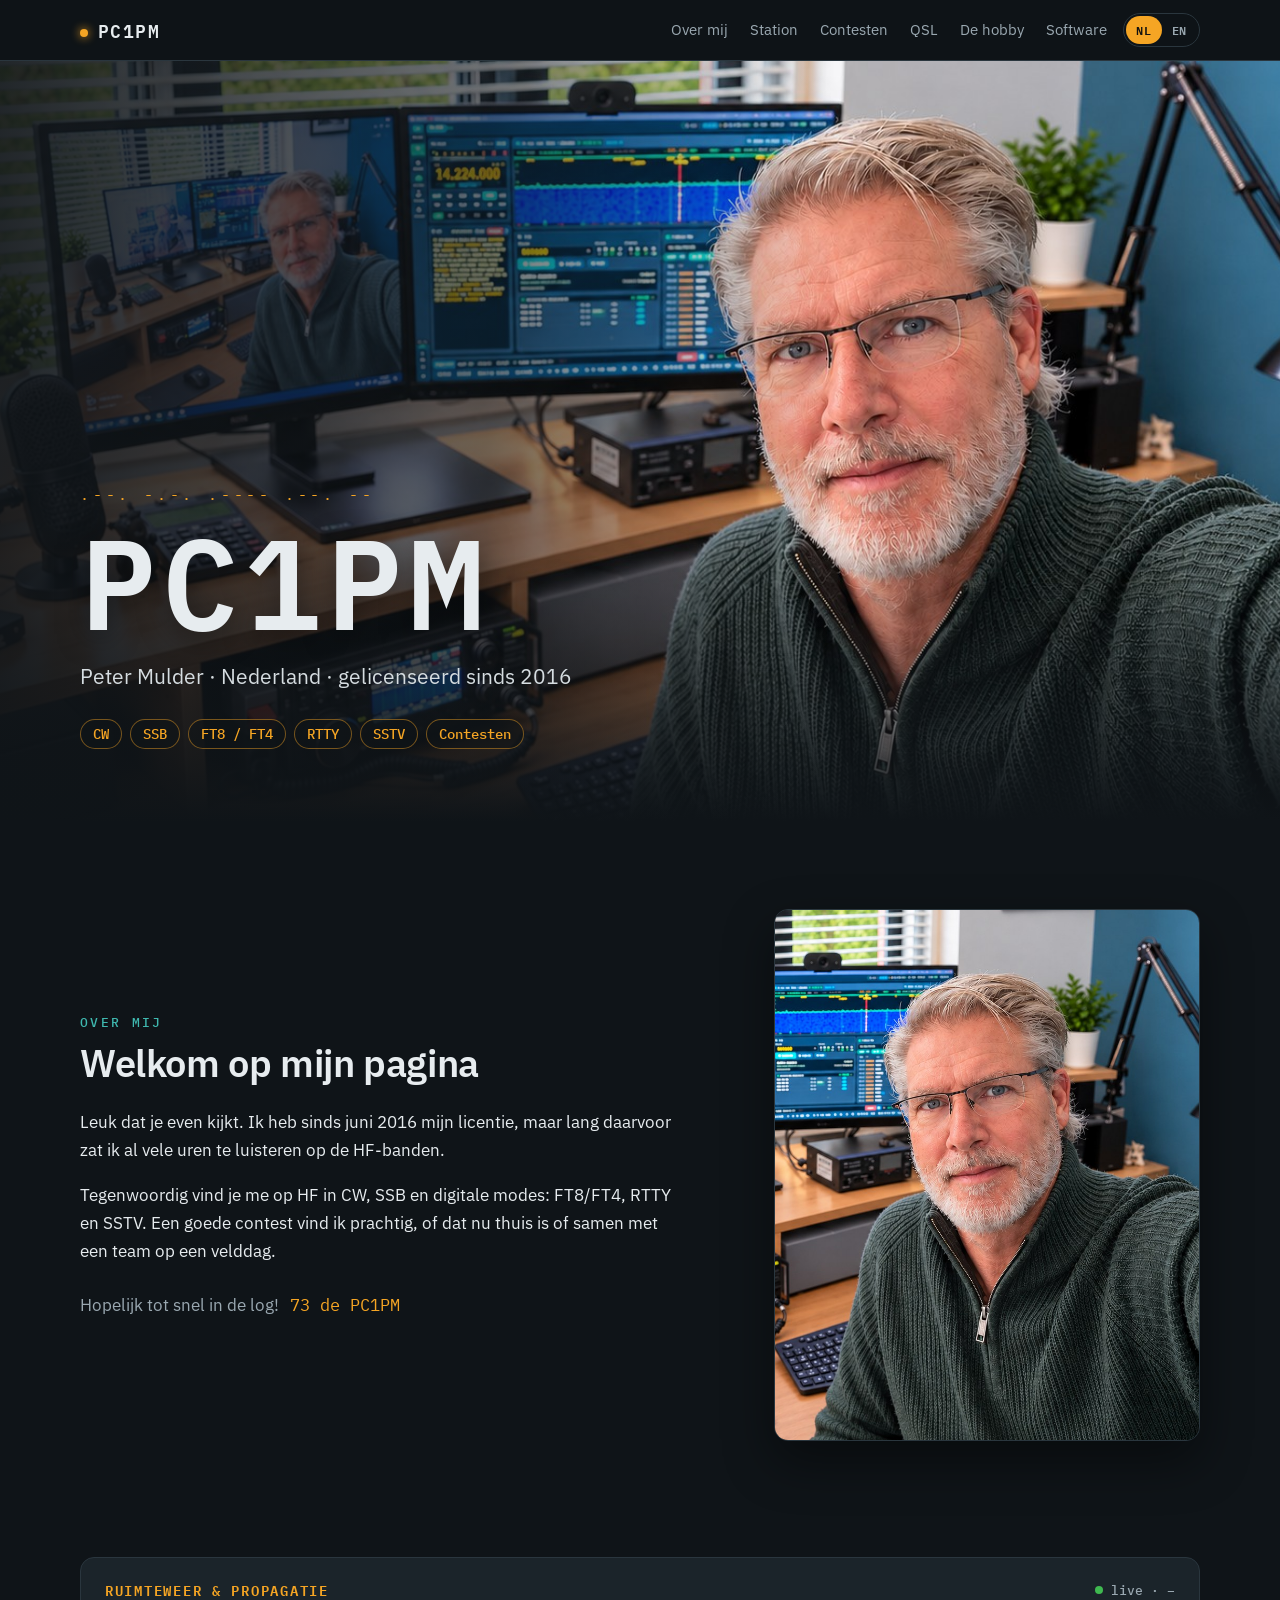
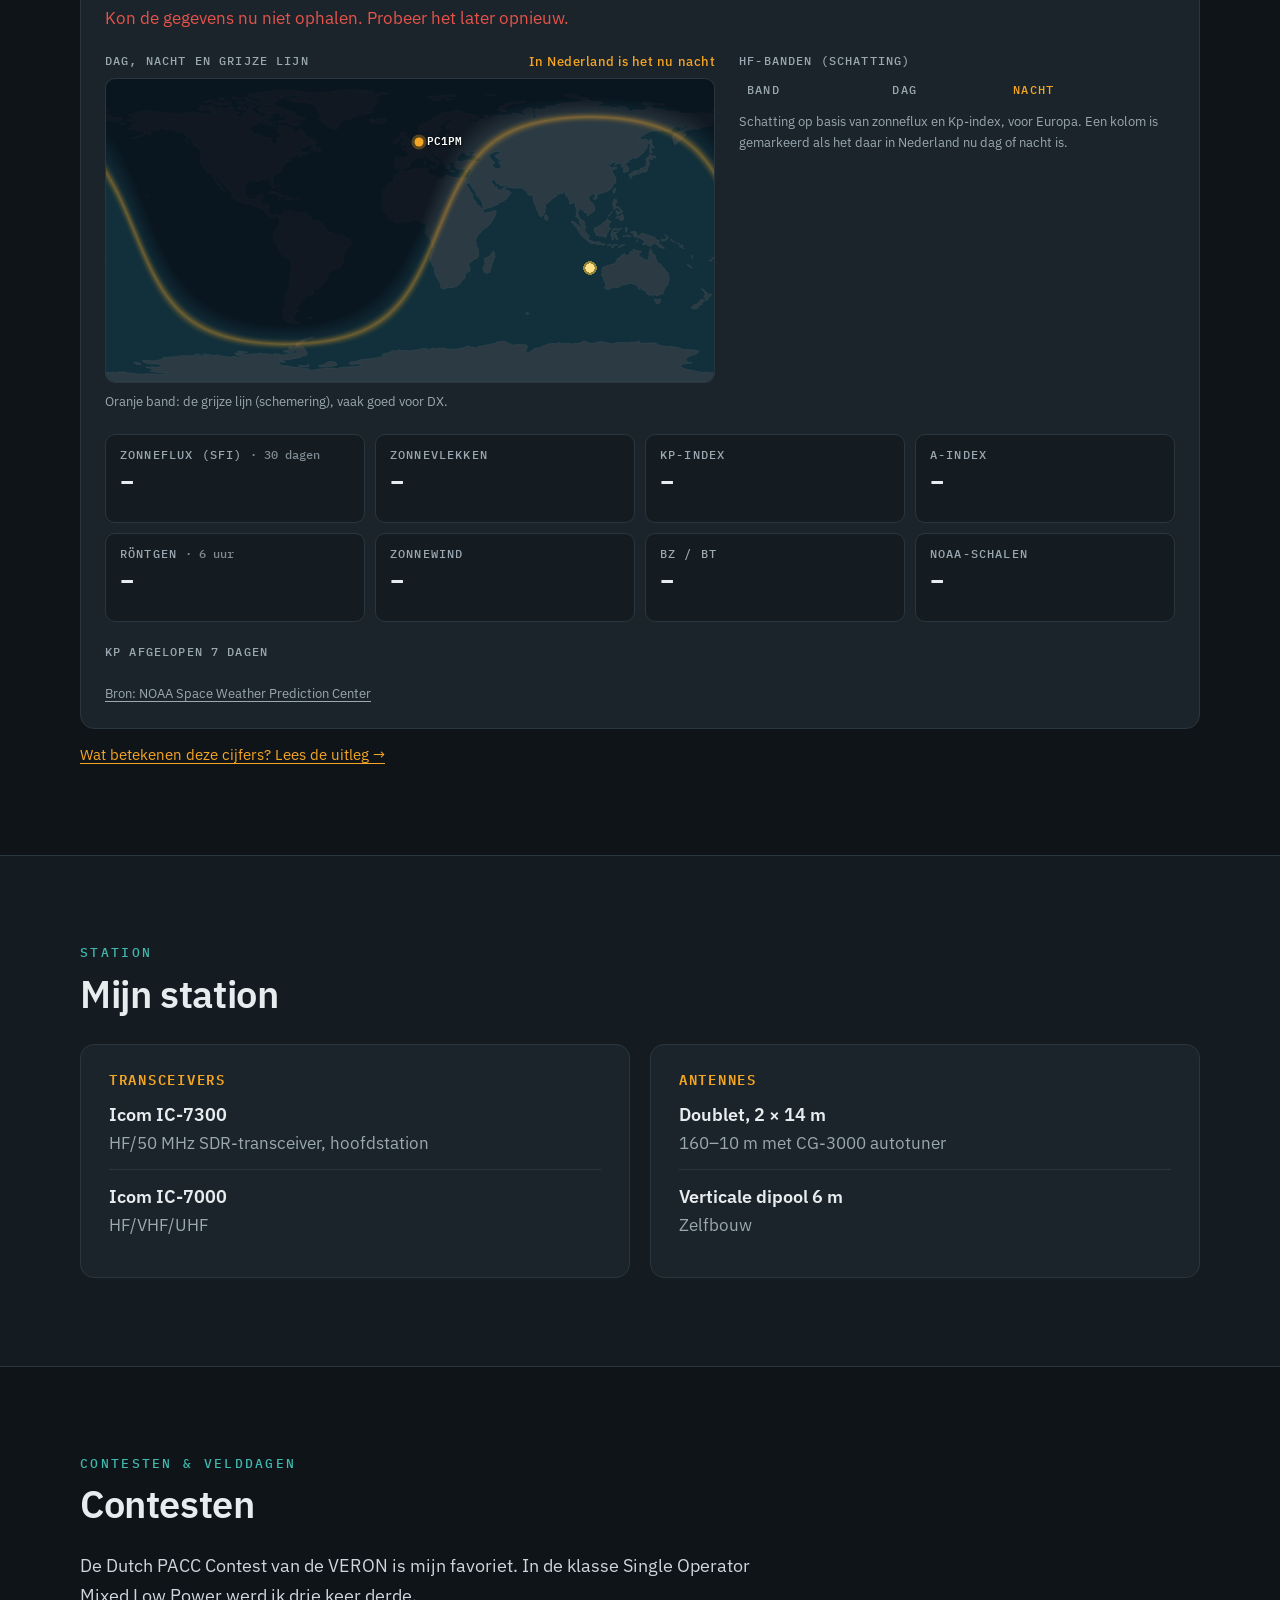
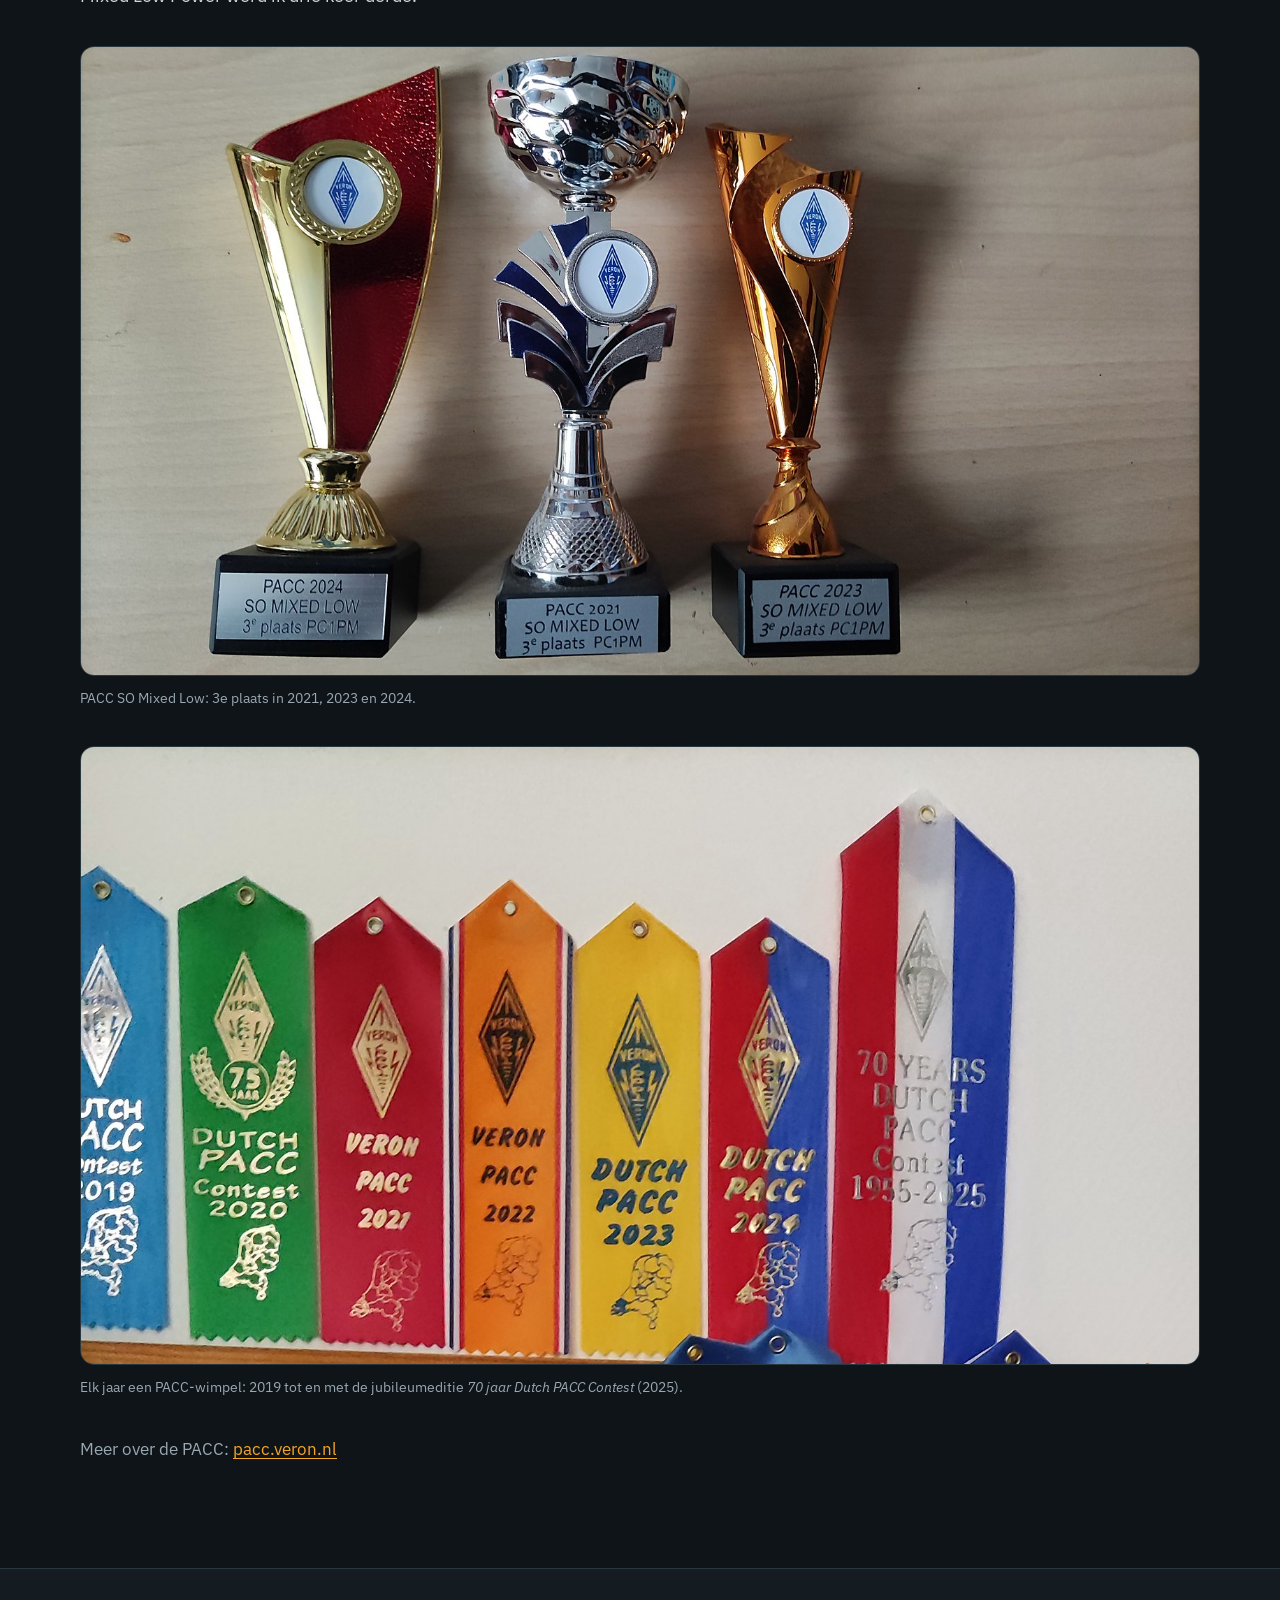
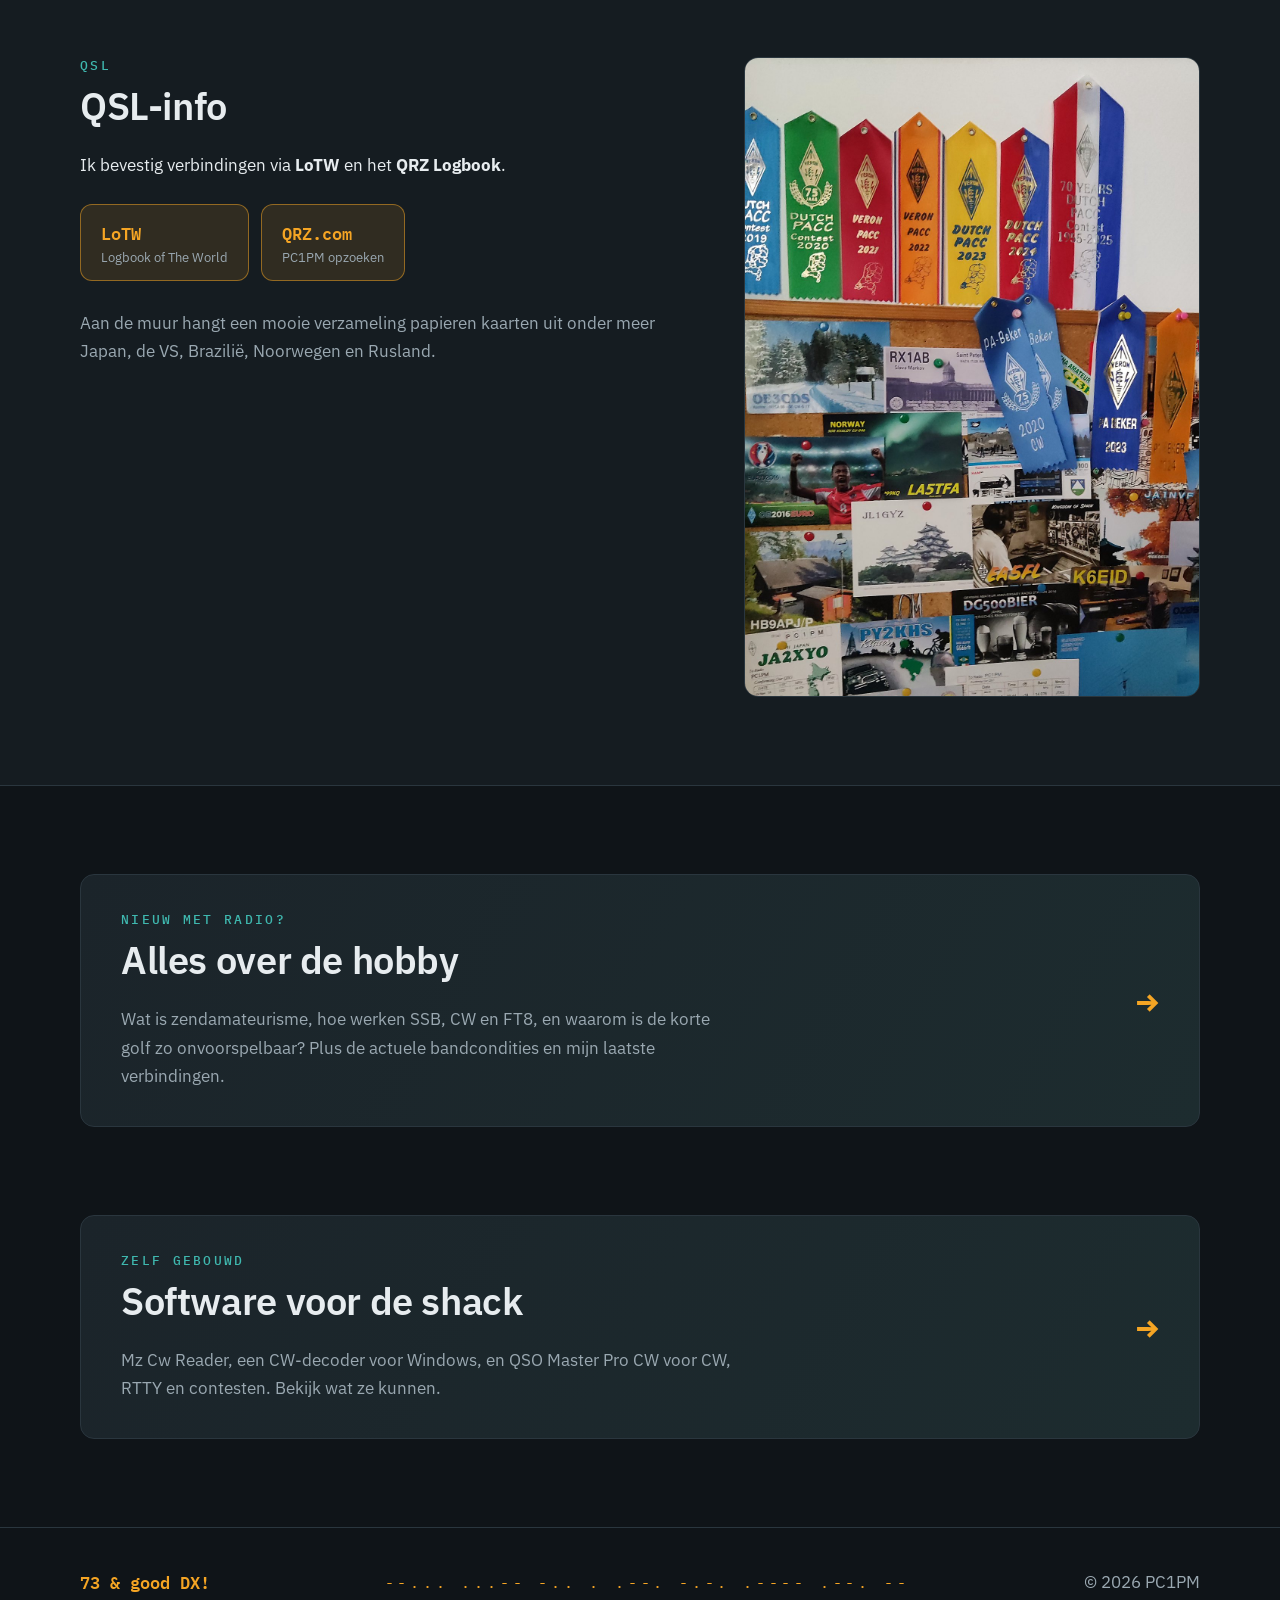
==== commit de99ea19: "Software: YouTube-demo van Mz Cw Reader (klik-om-af-te-spelen) Thumbnail lokaal (video/cwreader/yout" ====
--- a/index.html
+++ b/index.html
@@ -18,7 +18,7 @@
   <link rel="preconnect" href="https://fonts.googleapis.com">
   <link rel="preconnect" href="https://fonts.gstatic.com" crossorigin>
   <link href="https://fonts.googleapis.com/css2?family=IBM+Plex+Mono:wght@500;600&family=IBM+Plex+Sans:wght@400;500;600&display=swap" rel="stylesheet">
-  <link rel="stylesheet" href="css/style.css?v=20261119g">
+  <link rel="stylesheet" href="css/style.css?v=20261119h">
 </head>
 <body>
 
@@ -174,6 +174,6 @@
   </div>
 </footer>
 
-<script src="js/spaceweather.js?v=20261119g" defer></script>
+<script src="js/spaceweather.js?v=20261119h" defer></script>
 </body>
 </html>
--- a/css/style.css
+++ b/css/style.css
@@ -389,3 +389,4 @@
 .clip-fig { margin: 28px 0 0; }
 .clip-fig .clip { margin: 0; }
 .clip-fig figcaption { margin-top: 10px; }
+.clip-fig .yt { margin-top: 0; }
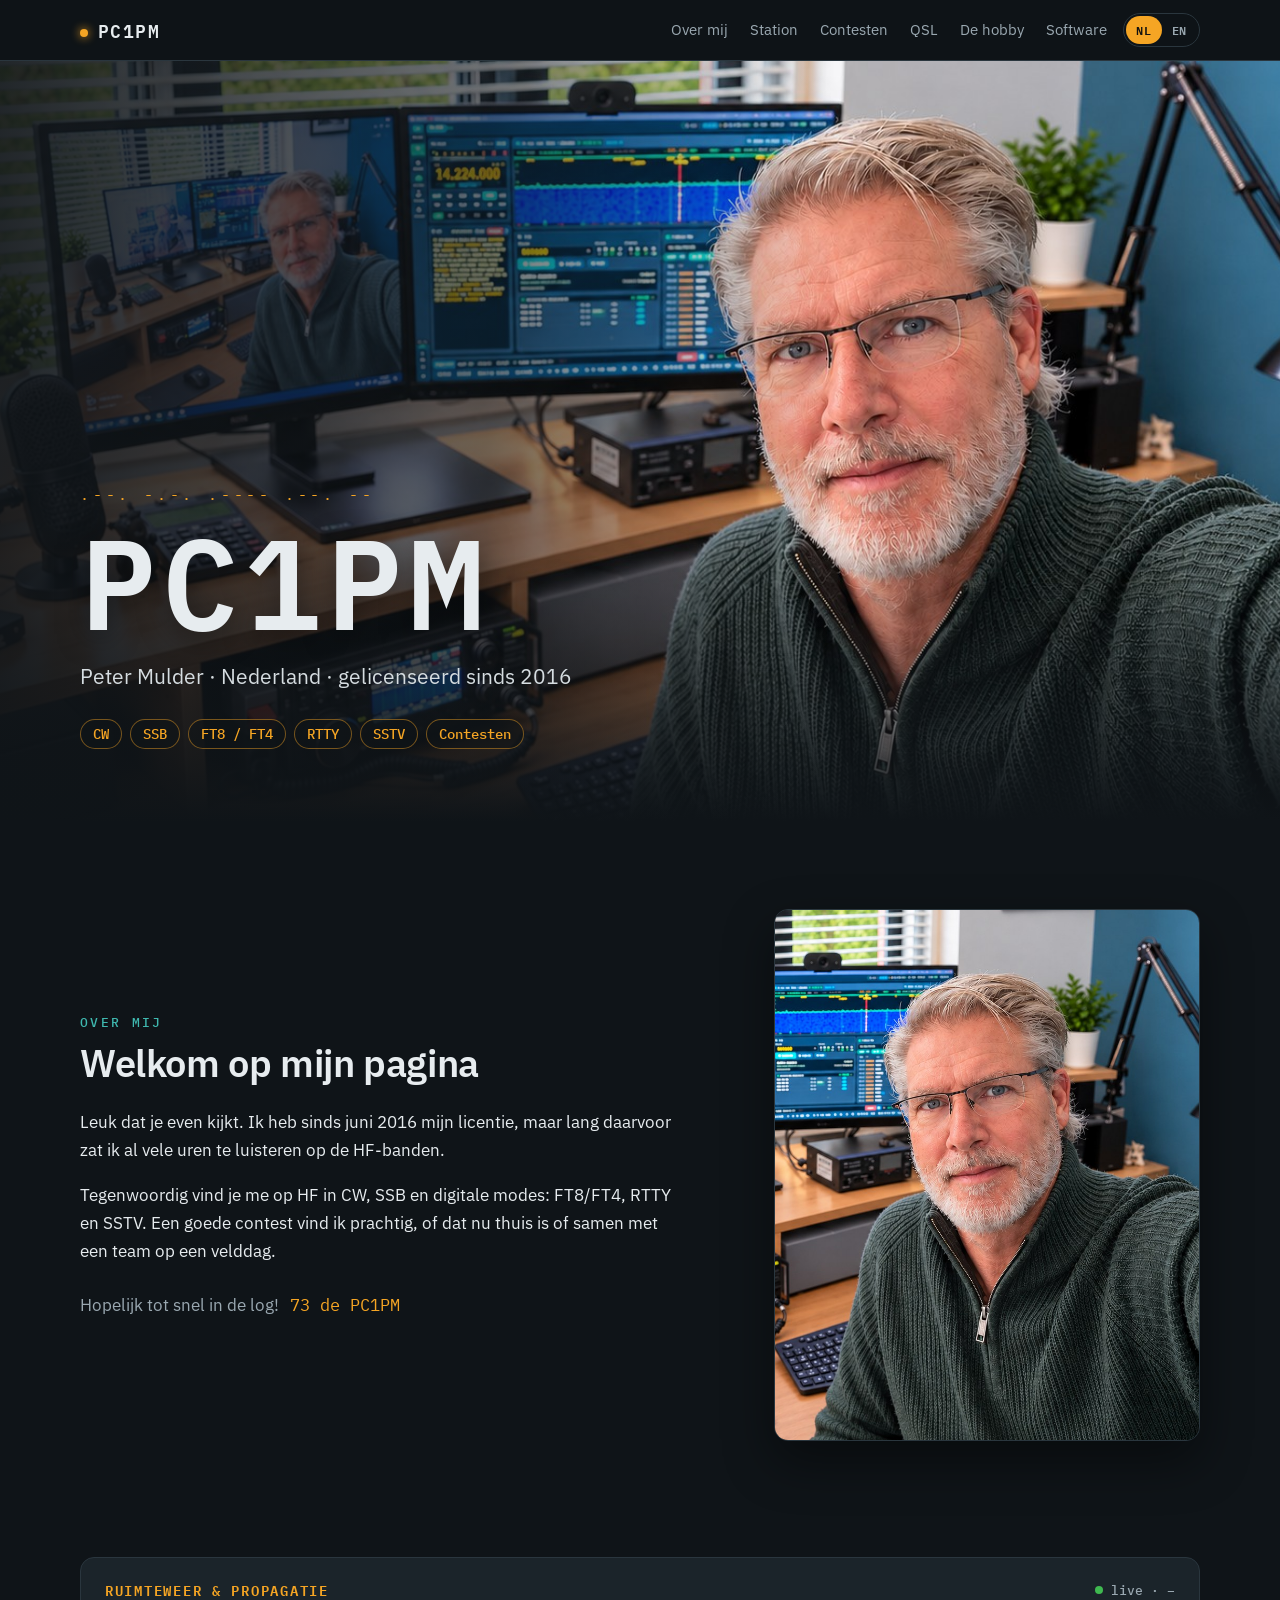
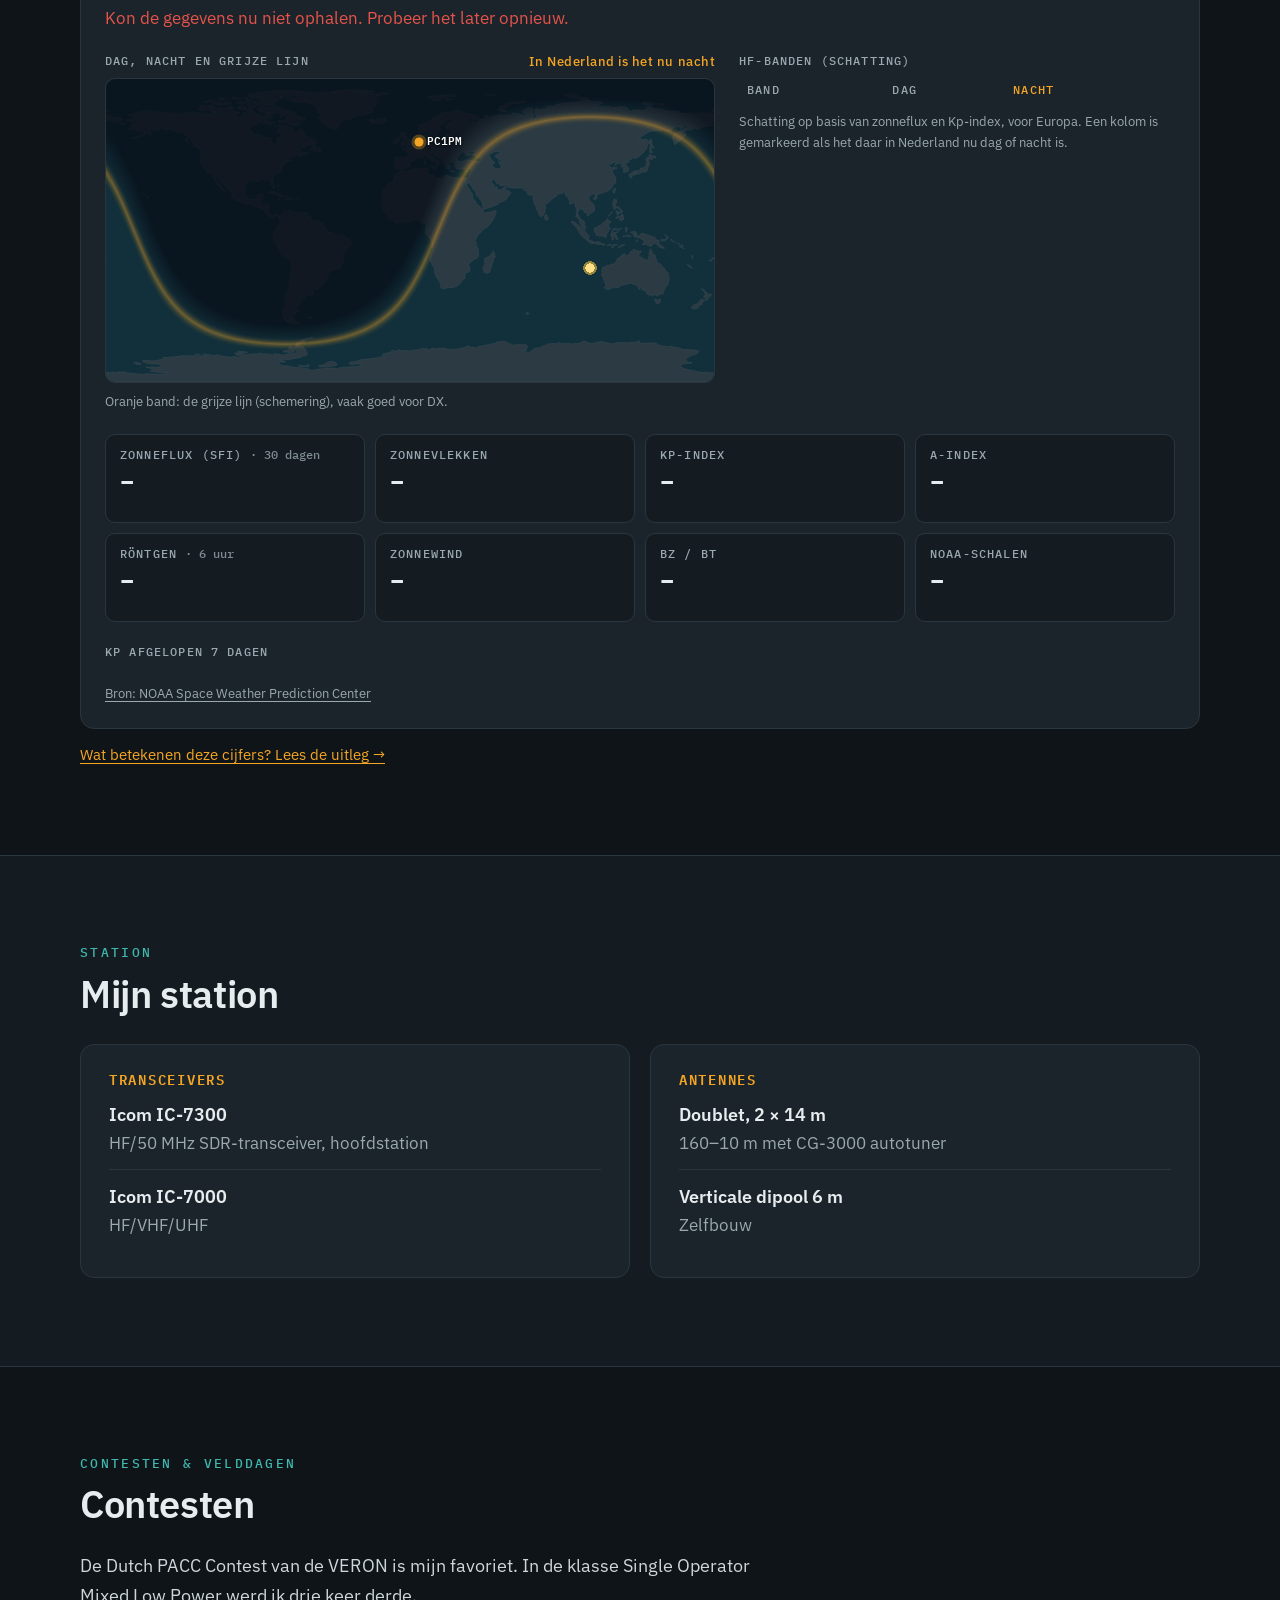
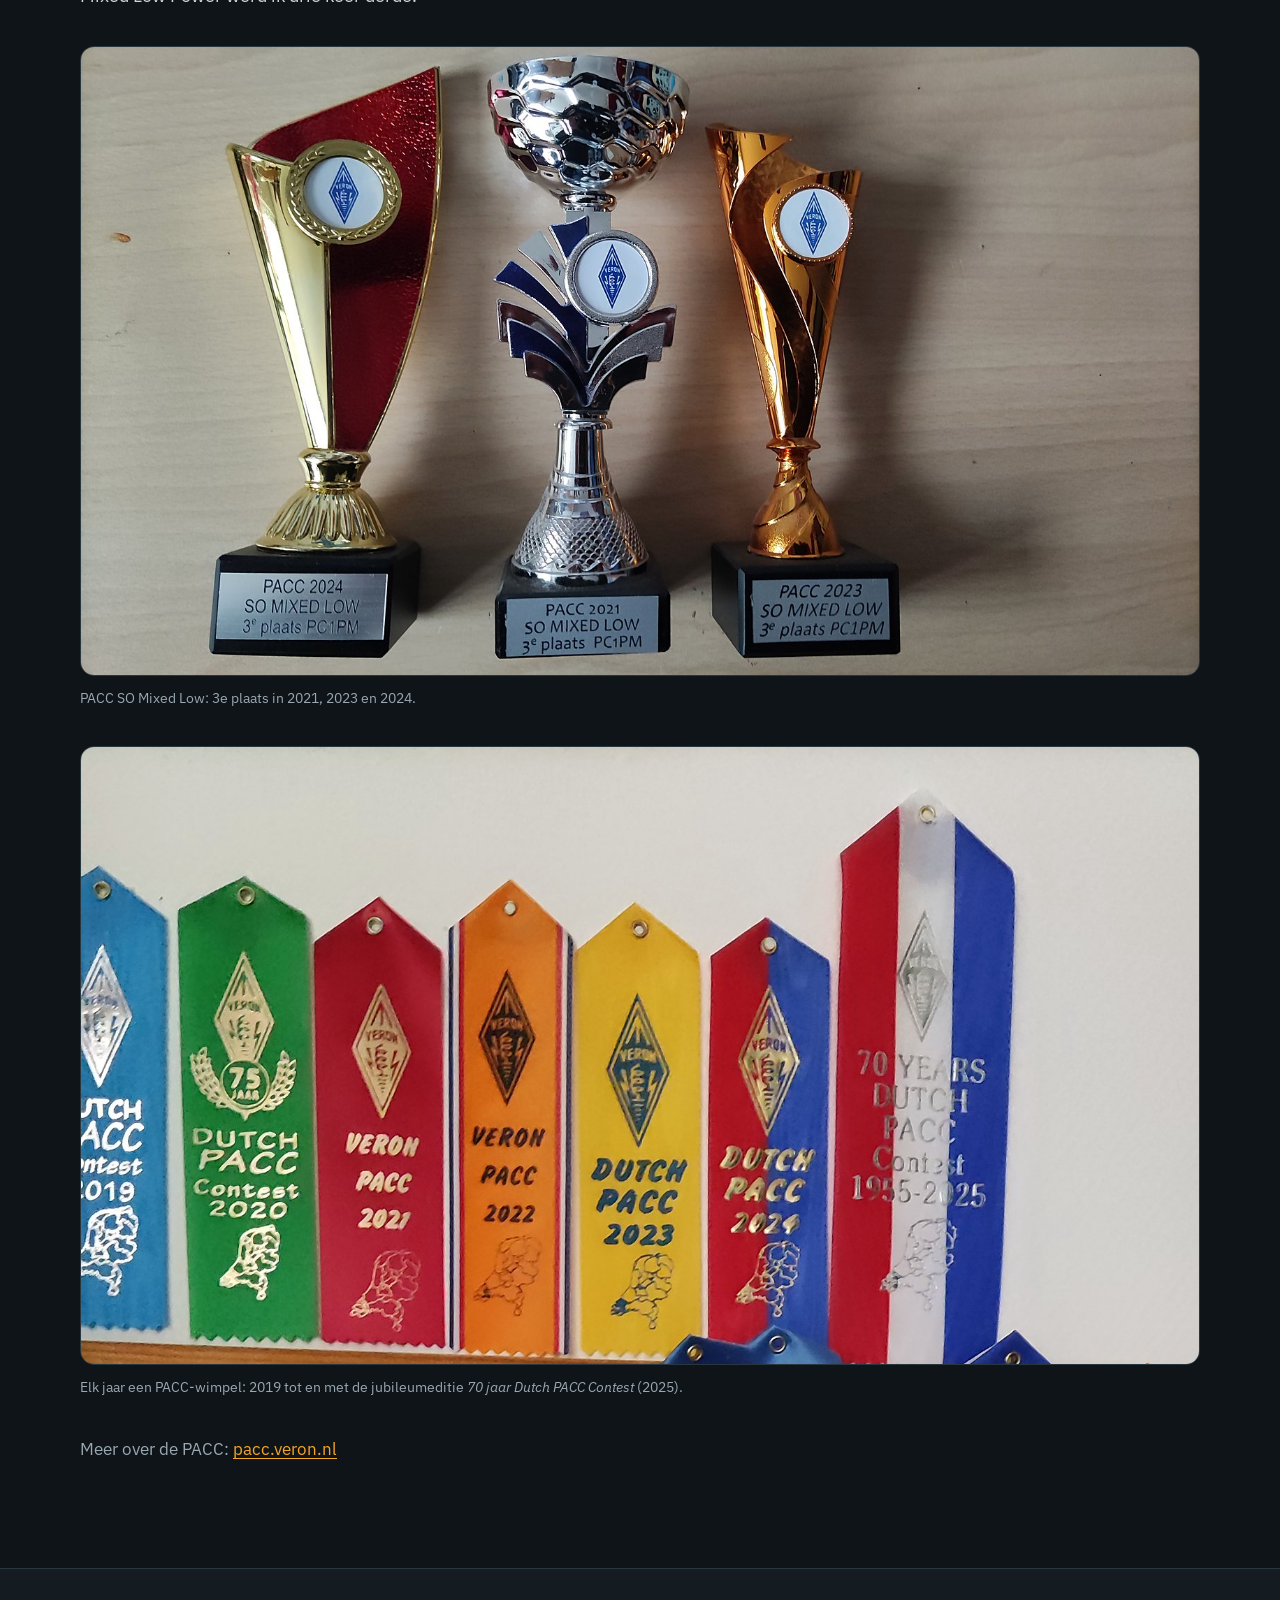
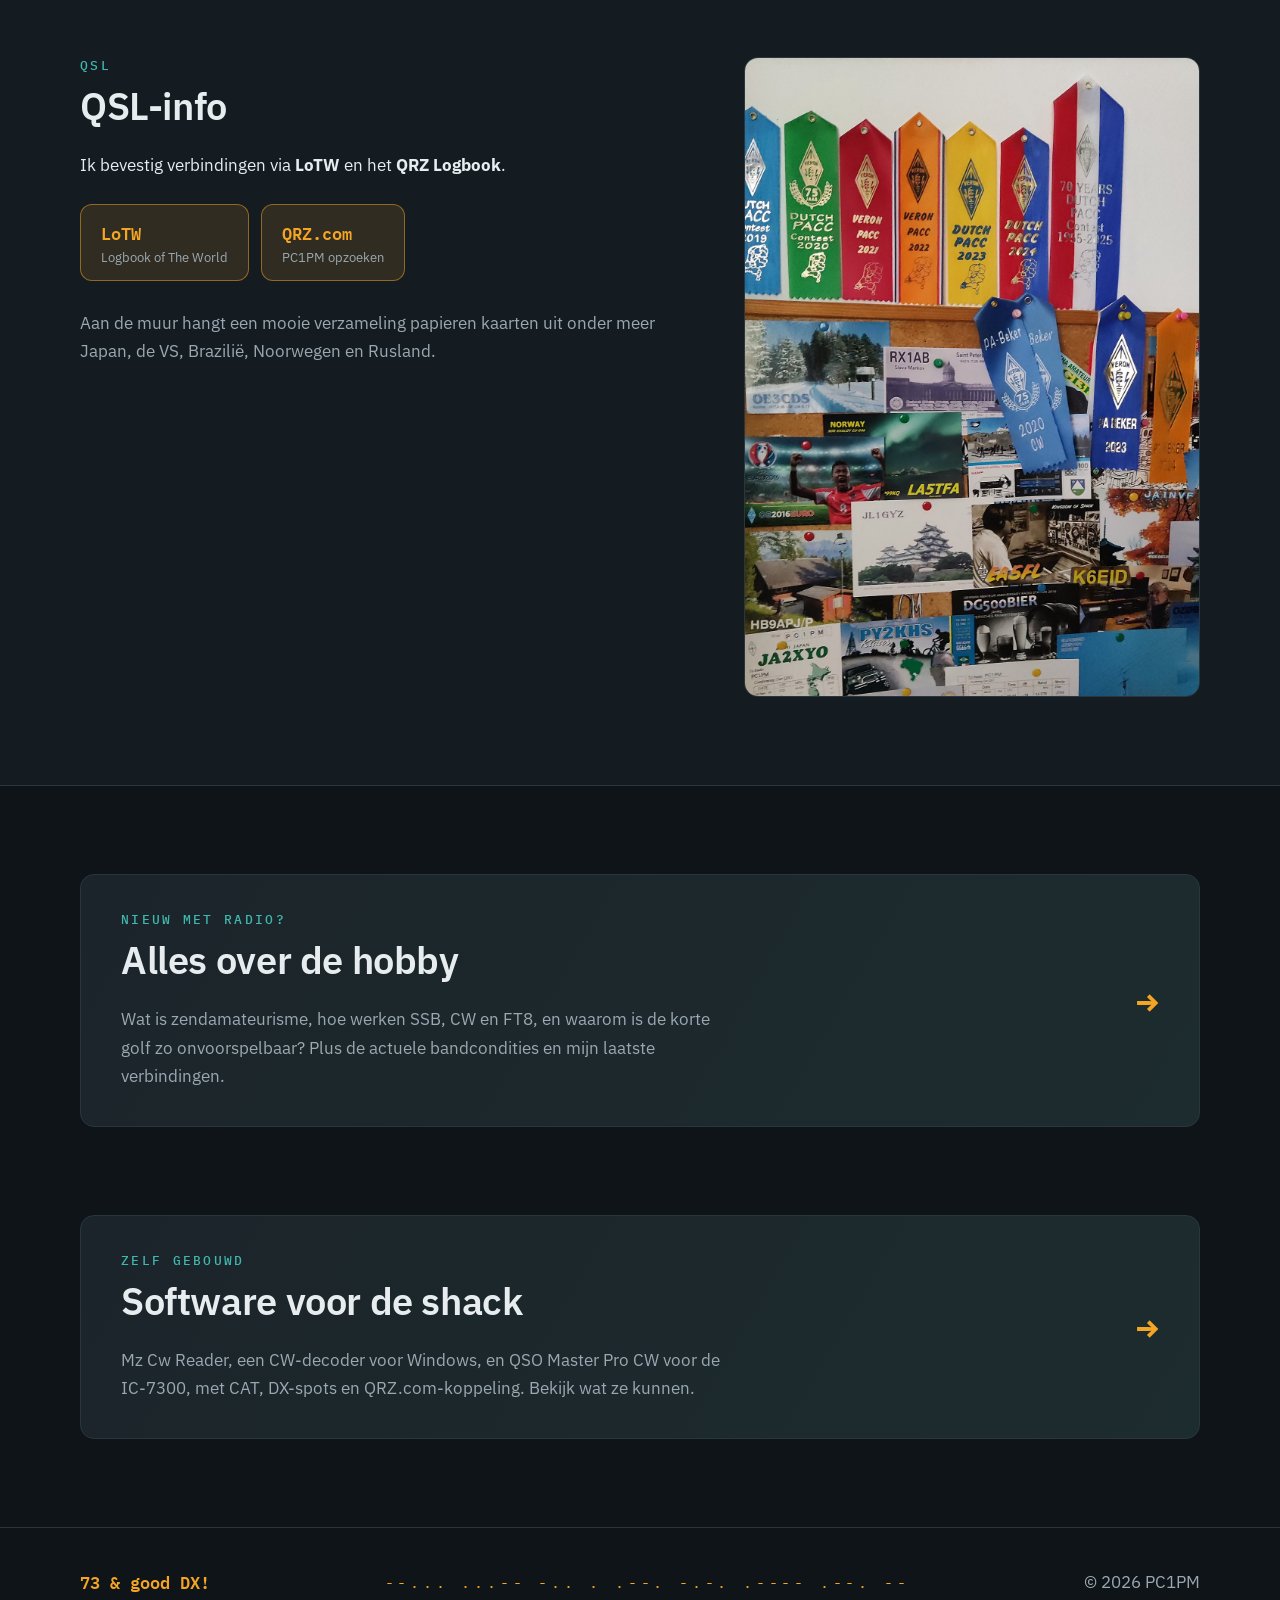
==== commit 409eef88: "Software: nieuwe functie-indeling QSO Master Pro CW IC-7300 met CAT, direct loggen in QRZ.com, call-" ====
--- a/index.html
+++ b/index.html
@@ -158,7 +158,7 @@
       <div>
         <p class="kicker">Zelf gebouwd</p>
         <h2>Software voor de shack</h2>
-        <p>Mz Cw Reader, een CW-decoder voor Windows, en QSO Master Pro CW voor CW, RTTY en contesten. Bekijk wat ze kunnen.</p>
+        <p>Mz Cw Reader, een CW-decoder voor Windows, en QSO Master Pro CW voor de IC-7300, met CAT, DX-spots en QRZ.com-koppeling. Bekijk wat ze kunnen.</p>
       </div>
       <span class="teaser__arrow" aria-hidden="true">→</span>
     </a>
